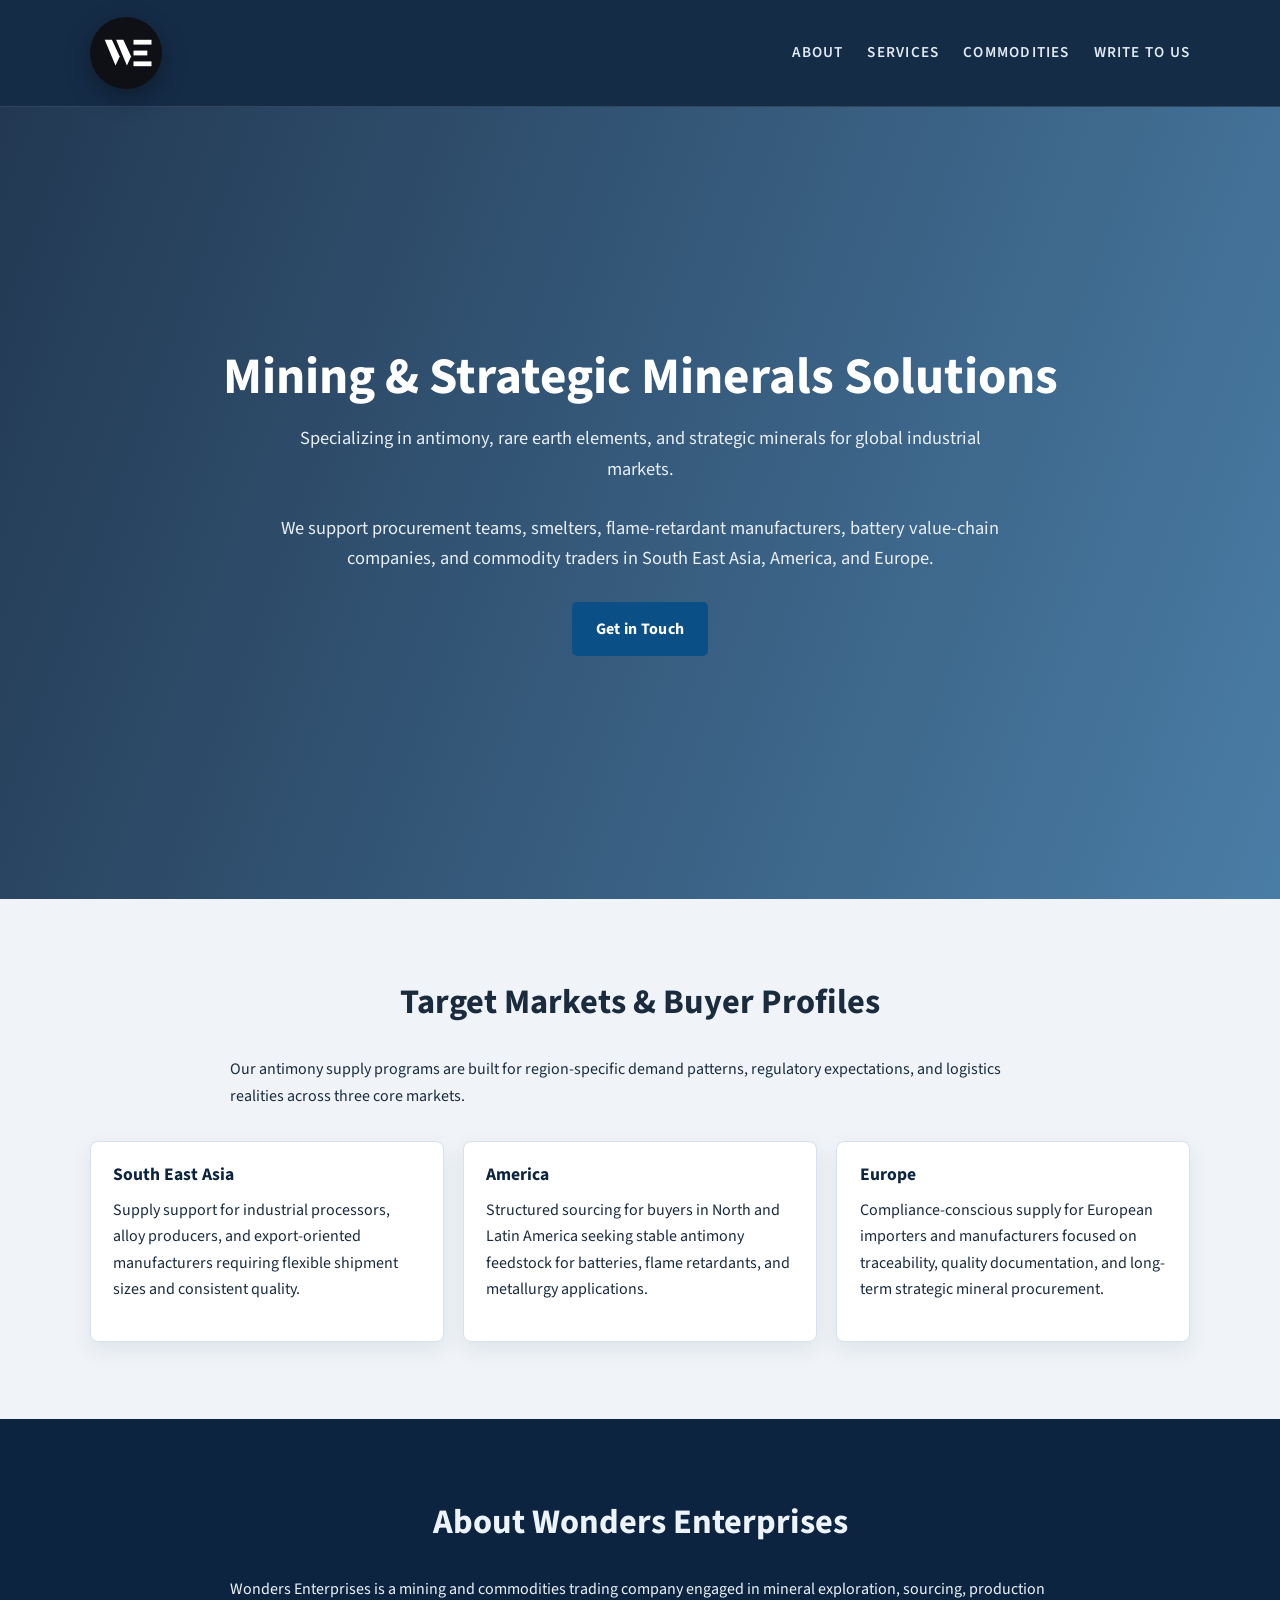
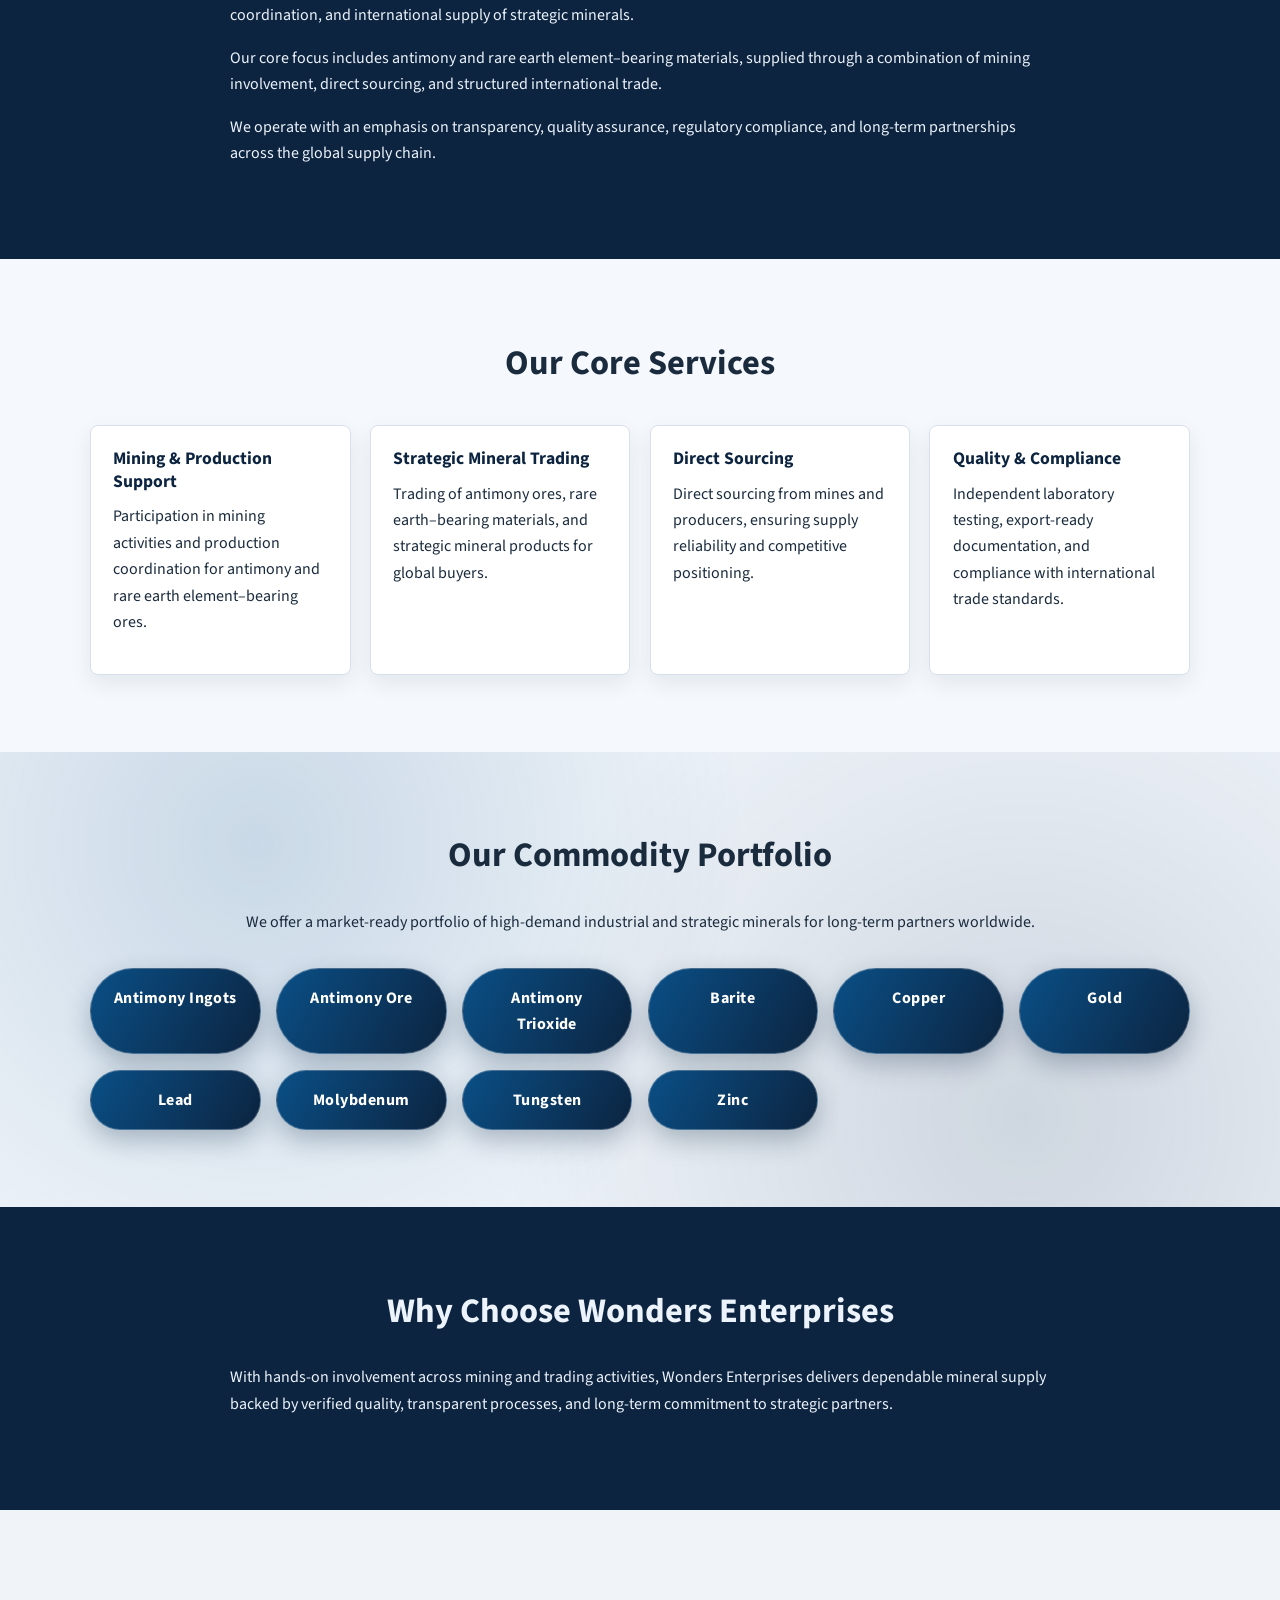
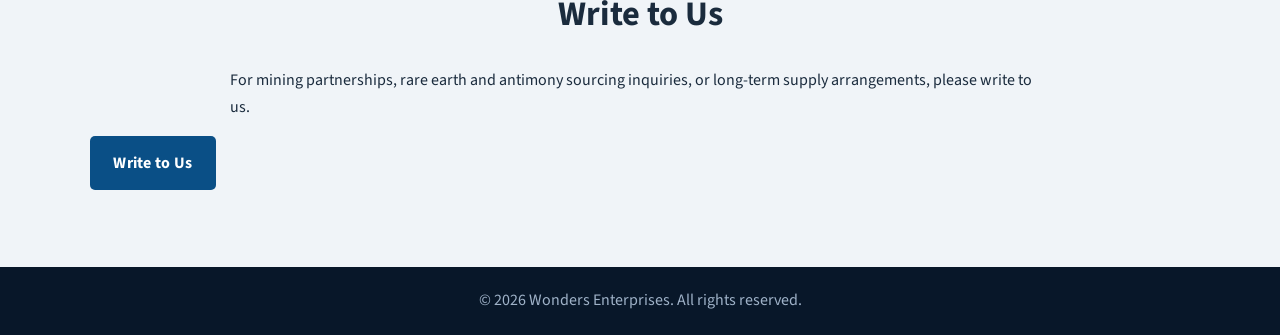
==== index.html @ aa113d8c "Improve SEO and audience targeting for key antimony markets" ====
<!DOCTYPE html>
<html lang="en">
<head>
    <meta charset="UTF-8">
    <title>Wonders Enterprises | Antimony Supply for South East Asia, America & Europe</title>
    <meta name="description" content="Wonders Enterprises supplies antimony ore, antimony ingots, and antimony trioxide for buyers in South East Asia, North America, Latin America, and Europe.">
    <meta name="keywords" content="antimony market South East Asia, antimony suppliers America, antimony ore Europe, antimony ingots exporter, antimony trioxide sourcing, strategic minerals trading">
    <meta name="robots" content="index, follow, max-image-preview:large">
    <meta name="viewport" content="width=device-width, initial-scale=1.0">
    <link rel="canonical" href="https://wonders-enterprises.com/">
    <meta property="og:type" content="website">
    <meta property="og:title" content="Wonders Enterprises | Antimony Supply for South East Asia, America & Europe">
    <meta property="og:description" content="Trusted antimony supply partner for manufacturers, traders, and industrial buyers across South East Asia, America, and Europe.">
    <meta property="og:url" content="https://wonders-enterprises.com/">
    <meta property="og:image" content="https://wonders-enterprises.com/images/IMG_3643.jpeg">
    <meta property="og:site_name" content="Wonders Enterprises">
    <meta name="twitter:card" content="summary_large_image">
    <meta name="twitter:title" content="Wonders Enterprises | Antimony Supply Across 3 Major Markets">
    <meta name="twitter:description" content="Source antimony ore, ingots, and trioxide for South East Asia, America, and Europe.">
    <meta name="twitter:image" content="https://wonders-enterprises.com/images/IMG_3643.jpeg">
    
    <link rel="stylesheet" href="index.css">
    <link rel="preconnect" href="https://fonts.googleapis.com">
    <link rel="preconnect" href="https://fonts.gstatic.com" crossorigin>
    <link href="https://fonts.googleapis.com/css2?family=Source+Sans+3:wght@300;400;600;700&display=swap" rel="stylesheet">
    <!-- Google tag (gtag.js) -->
    <script async src="https://www.googletagmanager.com/gtag/js?id=G-Y5NS2L7MYD"></script>
    <script async src="https://pagead2.googlesyndication.com/pagead/js/adsbygoogle.js?client=ca-pub-4219705113539726"
     crossorigin="anonymous"></script>
    <script>
      window.dataLayer = window.dataLayer || [];
      function gtag(){dataLayer.push(arguments);}
      gtag('js', new Date());
      gtag('config', 'G-Y5NS2L7MYD');
    </script>
    <script type="application/ld+json">
      {
        "@context": "https://schema.org",
        "@type": "Organization",
        "name": "Wonders Enterprises",
        "url": "https://wonders-enterprises.com/",
        "logo": "https://wonders-enterprises.com/images/we-logo.svg",
        "description": "Antimony ore, ingot, and trioxide sourcing company serving buyers across South East Asia, America, and Europe.",
        "areaServed": ["South East Asia", "North America", "Latin America", "Europe"],
        "knowsAbout": ["Antimony ore sourcing", "Antimony ingots", "Antimony trioxide", "Strategic minerals trading"]
      }
    </script>
</head>

<body>

<!-- NAVBAR -->
<header class="navbar">
    <div class="container">
        <a href="index.html" class="logo" aria-label="Wonders Enterprises home">
            <img src="images/we-logo.svg" alt="Wonders Enterprises logo" class="logo-mark">
        </a>
        <nav>
            <a href="#about">About</a>
            <a href="#services">Services</a>
            <a href="#commodities">Commodities</a>
            <a href="#contact">Write to Us</a>
        </nav>
    </div>
</header>

<!-- HERO -->
<section class="hero">
    <div class="container">
        <h1>Mining & Strategic Minerals Solutions</h1>
        <p>
            Specializing in antimony, rare earth elements,
            and strategic minerals for global industrial markets.
        </p>
        <p>
            We support procurement teams, smelters, flame-retardant manufacturers,
            battery value-chain companies, and commodity traders in South East Asia,
            America, and Europe.
        </p>
        <a href="#contact" class="btn">Get in Touch</a>
    </div>
</section>

<!-- TARGET MARKETS -->
<section class="section">
    <div class="container">
        <h3>Target Markets & Buyer Profiles</h3>
        <p>
            Our antimony supply programs are built for region-specific demand patterns,
            regulatory expectations, and logistics realities across three core markets.
        </p>
        <div class="cards">
            <div class="card">
                <h4>South East Asia</h4>
                <p>
                    Supply support for industrial processors, alloy producers, and export-oriented
                    manufacturers requiring flexible shipment sizes and consistent quality.
                </p>
            </div>
            <div class="card">
                <h4>America</h4>
                <p>
                    Structured sourcing for buyers in North and Latin America seeking stable antimony
                    feedstock for batteries, flame retardants, and metallurgy applications.
                </p>
            </div>
            <div class="card">
                <h4>Europe</h4>
                <p>
                    Compliance-conscious supply for European importers and manufacturers focused on
                    traceability, quality documentation, and long-term strategic mineral procurement.
                </p>
            </div>
        </div>
    </div>
</section>

<!-- ABOUT -->
<section id="about" class="section dark">
    <div class="container">
        <h3>About Wonders Enterprises</h3>
        <p>
            Wonders Enterprises is a mining and commodities trading company engaged in
            mineral exploration, sourcing, production coordination, and international
            supply of strategic minerals.
        </p>
        <p>
            Our core focus includes antimony and rare earth element–bearing materials,
            supplied through a combination of mining involvement, direct sourcing,
            and structured international trade.
        </p>
        <p>
            We operate with an emphasis on transparency, quality assurance, regulatory
            compliance, and long-term partnerships across the global supply chain.
        </p>
    </div>
</section>

<!-- SERVICES -->
<section id="services" class="section">
    <div class="container">
        <h3>Our Core Services</h3>

        <div class="cards">
            <div class="card">
                <h4>Mining & Production Support</h4>
                <p>
                    Participation in mining activities and production coordination
                    for antimony and rare earth element–bearing ores.
                </p>
            </div>

            <div class="card">
                <h4>Strategic Mineral Trading</h4>
                <p>
                    Trading of antimony ores, rare earth–bearing materials,
                    and strategic mineral products for global buyers.
                </p>
            </div>

            <div class="card">
                <h4>Direct Sourcing</h4>
                <p>
                    Direct sourcing from mines and producers,
                    ensuring supply reliability and competitive positioning.
                </p>
            </div>

            <div class="card">
                <h4>Quality & Compliance</h4>
                <p>
                    Independent laboratory testing, export-ready documentation,
                    and compliance with international trade standards.
                </p>
            </div>
        </div>
    </div>
</section>


<!-- COMMODITIES -->
<section id="commodities" class="section commodities-section">
    <div class="container">
        <h3>Our Commodity Portfolio</h3>
        <p class="commodities-intro">
            We offer a market-ready portfolio of high-demand industrial and strategic minerals for long-term partners worldwide.
        </p>

        <div class="commodity-grid">
            <div class="commodity-item">Antimony Ingots</div>
            <div class="commodity-item">Antimony Ore</div>
            <div class="commodity-item">Antimony Trioxide</div>
            <div class="commodity-item">Barite</div>
            <div class="commodity-item">Copper</div>
            <div class="commodity-item">Gold</div>
            <div class="commodity-item">Lead</div>
            <div class="commodity-item">Molybdenum</div>
            <div class="commodity-item">Tungsten</div>
            <div class="commodity-item">Zinc</div>
        </div>
    </div>
</section>

<!-- WHY US -->
<section class="section dark">
    <div class="container">
        <h3>Why Choose Wonders Enterprises</h3>
        <p>
            With hands-on involvement across mining and trading activities,
            Wonders Enterprises delivers dependable mineral supply backed by
            verified quality, transparent processes, and long-term commitment
            to strategic partners.
        </p>
    </div>
</section>

<!-- CONTACT -->
<section id="contact" class="section">
    <div class="container">
        <h3>Write to Us</h3>
        <p>
            For mining partnerships, rare earth and antimony sourcing inquiries,
            or long-term supply arrangements, please write to us.
        </p>

        <a href="mailto:rafeh.aijaz@wondersenterprises.com" class="btn">
            Write to Us
        </a>

    </div>
</section>

<!-- FOOTER -->
<footer>
    <p>© 2026 Wonders Enterprises. All rights reserved.</p>
</footer>

</body>
</html>
---- index.css ----
* {
  margin: 0;
  padding: 0;
  box-sizing: border-box;
}

:root {
  --brand-navy: #0c2440;
  --brand-blue: #0a4f86;
  --brand-light: #f5f8fc;
  --text-main: #1a2b3d;
  --text-muted: #5f7388;
  --line: #d8e1eb;
  --surface: #ffffff;
}

html {
  scroll-behavior: smooth;
}

body {
  font-family: 'Source Sans 3', 'Segoe UI', sans-serif;
  color: var(--text-main);
  line-height: 1.65;
  background: #f0f4f8;
}

.container {
  width: min(1100px, 92%);
  margin: 0 auto;
}

.navbar {
  position: sticky;
  top: 0;
  z-index: 20;
  background: rgba(12, 36, 64, 0.96);
  border-bottom: 1px solid rgba(255, 255, 255, 0.12);
}

.navbar .container {
  display: flex;
  justify-content: space-between;
  align-items: center;
  padding: 0.95rem 0;
}

.logo {
  display: inline-flex;
  align-items: center;
  padding: 0.1rem 0;
  text-decoration: none;
}

.logo-mark {
  width: clamp(3.5rem, 7vw, 4.5rem);
  height: clamp(3.5rem, 7vw, 4.5rem);
  object-fit: contain;
  flex-shrink: 0;
  filter: drop-shadow(0 8px 12px rgba(0, 0, 0, 0.35));
}

.navbar nav {
  display: flex;
  gap: 1.5rem;
  align-items: center;
}

.navbar nav a {
  color: #e2ebf5;
  text-decoration: none;
  font-size: 0.95rem;
  letter-spacing: 0.08em;
  text-transform: uppercase;
  font-weight: 600;
}

.navbar nav a:hover {
  color: #fff;
}

.hero {
  min-height: 88vh;
  display: grid;
  place-items: center;
  text-align: center;
  color: #fff;
  background:
    linear-gradient(110deg, rgba(12, 36, 64, 0.9), rgba(10, 79, 134, 0.72)),
    url('images/IMG_3643.jpeg') center/cover no-repeat;
}

.hero h1,
.hero h2 {
  font-size: clamp(2.15rem, 4vw, 3.35rem);
  line-height: 1.13;
  margin-bottom: 1rem;
}

.hero-logo {
  width: min(320px, 72vw);
  height: auto;
  display: block;
  margin: 0 auto 1.2rem;
  filter: drop-shadow(0 20px 24px rgba(0, 0, 0, 0.45));
}

.hero p {
  max-width: 720px;
  margin: 0 auto 1.8rem;
  font-size: 1.15rem;
  color: #e8eff8;
}

.section {
  padding: 4.8rem 0;
}

.section.dark {
  background: var(--brand-navy);
  color: #edf3fb;
}

.section h3 {
  text-align: center;
  font-size: clamp(1.75rem, 3vw, 2.15rem);
  margin-bottom: 1.5rem;
  font-weight: 700;
}

.section p {
  max-width: 820px;
  margin: 0 auto 1rem;
  color: inherit;
}

#services.section {
  background: var(--brand-light);
}


.commodities-section {
  background:
    radial-gradient(circle at 20% 20%, rgba(10, 79, 134, 0.16), transparent 45%),
    radial-gradient(circle at 80% 80%, rgba(12, 36, 64, 0.14), transparent 48%),
    #eef3f9;
}

.commodities-intro {
  text-align: center;
  max-width: 760px;
}

.commodity-grid {
  margin-top: 2rem;
  display: grid;
  grid-template-columns: repeat(auto-fit, minmax(170px, 1fr));
  gap: 0.95rem;
}

.commodity-item {
  padding: 1rem 1.1rem;
  text-align: center;
  font-weight: 700;
  letter-spacing: 0.03em;
  color: #fff;
  border-radius: 999px;
  background: linear-gradient(120deg, #0a4f86, #0c2440);
  border: 1px solid rgba(255, 255, 255, 0.25);
  box-shadow: 0 10px 26px rgba(10, 39, 66, 0.28);
  transition: transform 0.2s ease, box-shadow 0.2s ease;
}

.commodity-item:hover {
  transform: translateY(-3px);
  box-shadow: 0 14px 30px rgba(10, 39, 66, 0.35);
}
.cards {
  display: grid;
  grid-template-columns: repeat(auto-fit, minmax(230px, 1fr));
  gap: 1.2rem;
  margin-top: 2rem;
}

.card {
  background: var(--surface);
  border: 1px solid var(--line);
  border-radius: 8px;
  padding: 1.4rem;
  box-shadow: 0 8px 22px rgba(12, 36, 64, 0.08);
}

.card h4 {
  margin-bottom: 0.6rem;
  color: var(--brand-navy);
  line-height: 1.3;
  font-size: 1.1rem;
}

.btn {
  display: inline-block;
  background: var(--brand-blue);
  color: #fff;
  text-decoration: none;
  font-weight: 700;
  letter-spacing: 0.02em;
  padding: 0.85rem 1.45rem;
  border-radius: 5px;
}

.btn:hover {
  filter: brightness(0.93);
}

footer {
  background: #081729;
  color: #9fb2c8;
  text-align: center;
  padding: 1.3rem;
}

@media (max-width: 720px) {
  .navbar .container {
    flex-direction: column;
    gap: 0.75rem;
    padding: 0.8rem 0;
  }

  .logo-mark {
    width: 4rem;
    height: 4rem;
  }

  .navbar nav {
    gap: 0.9rem;
    flex-wrap: wrap;
    justify-content: center;
  }
}
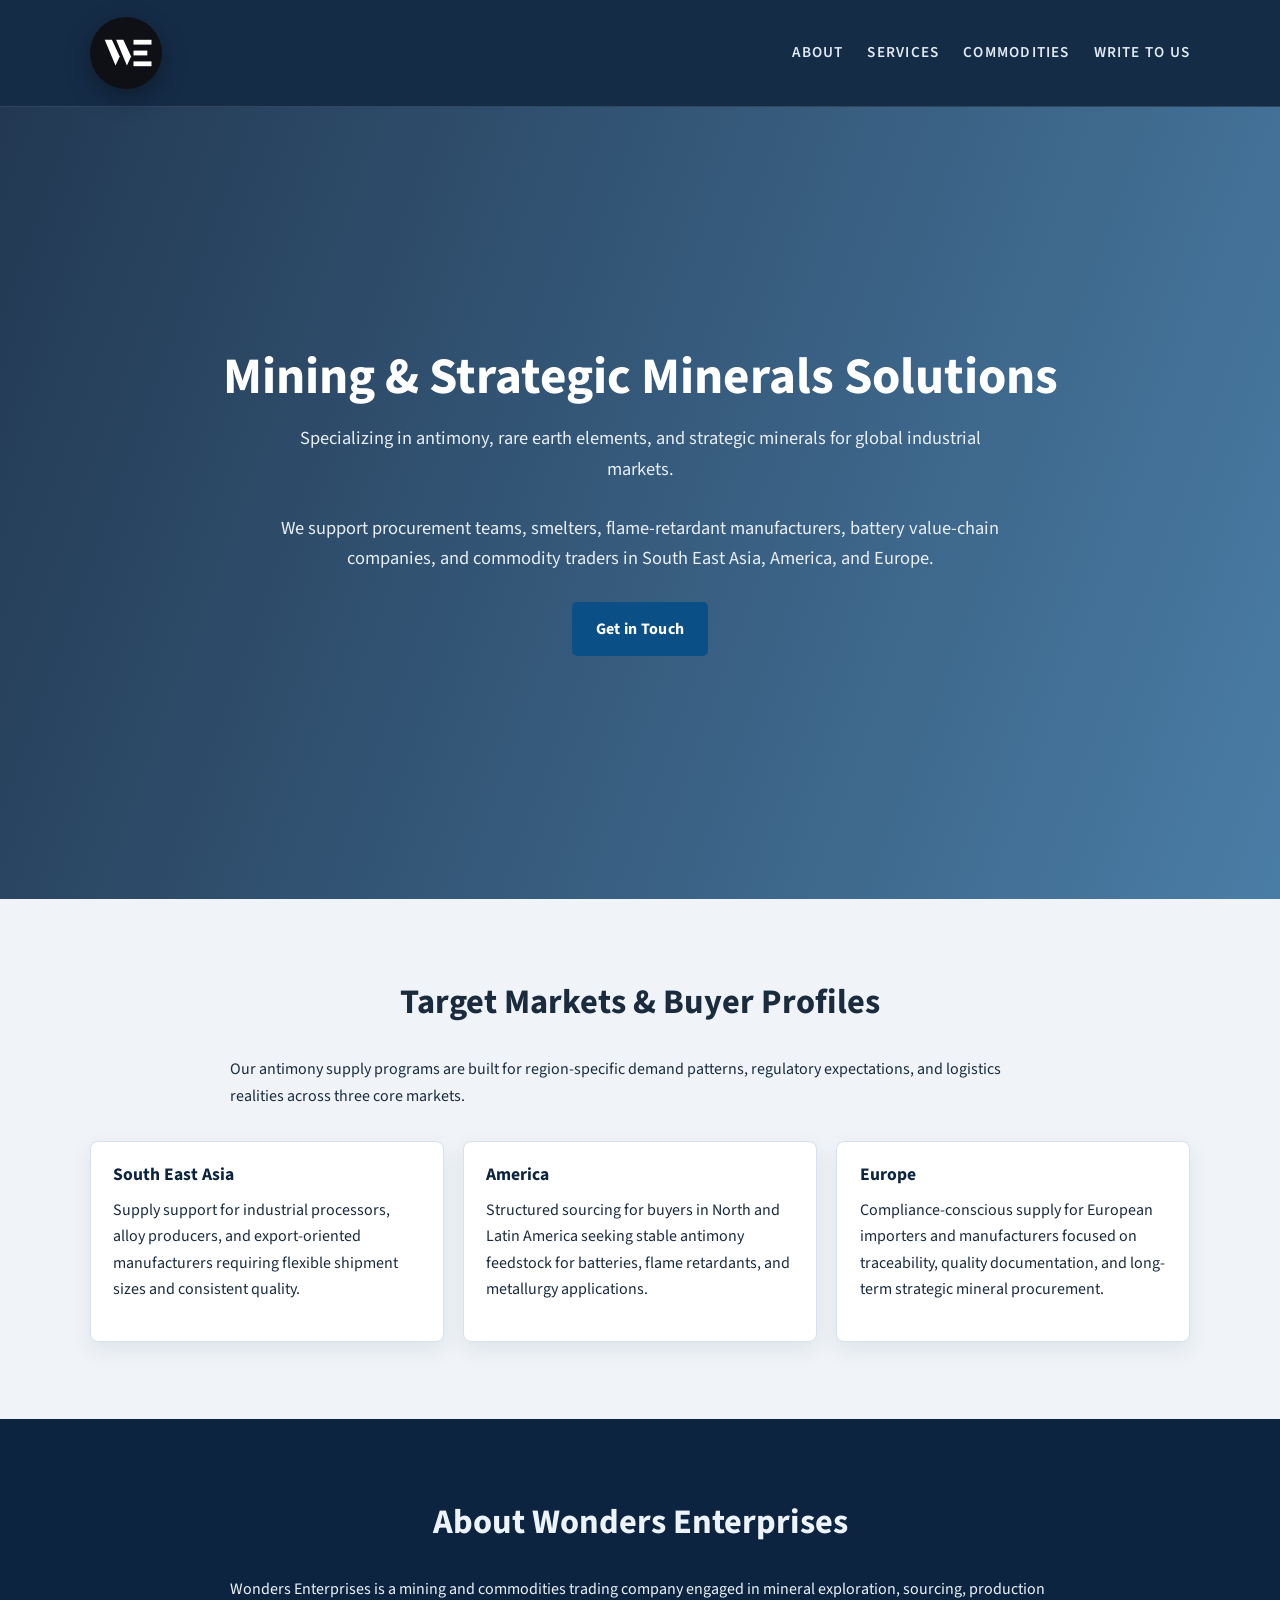
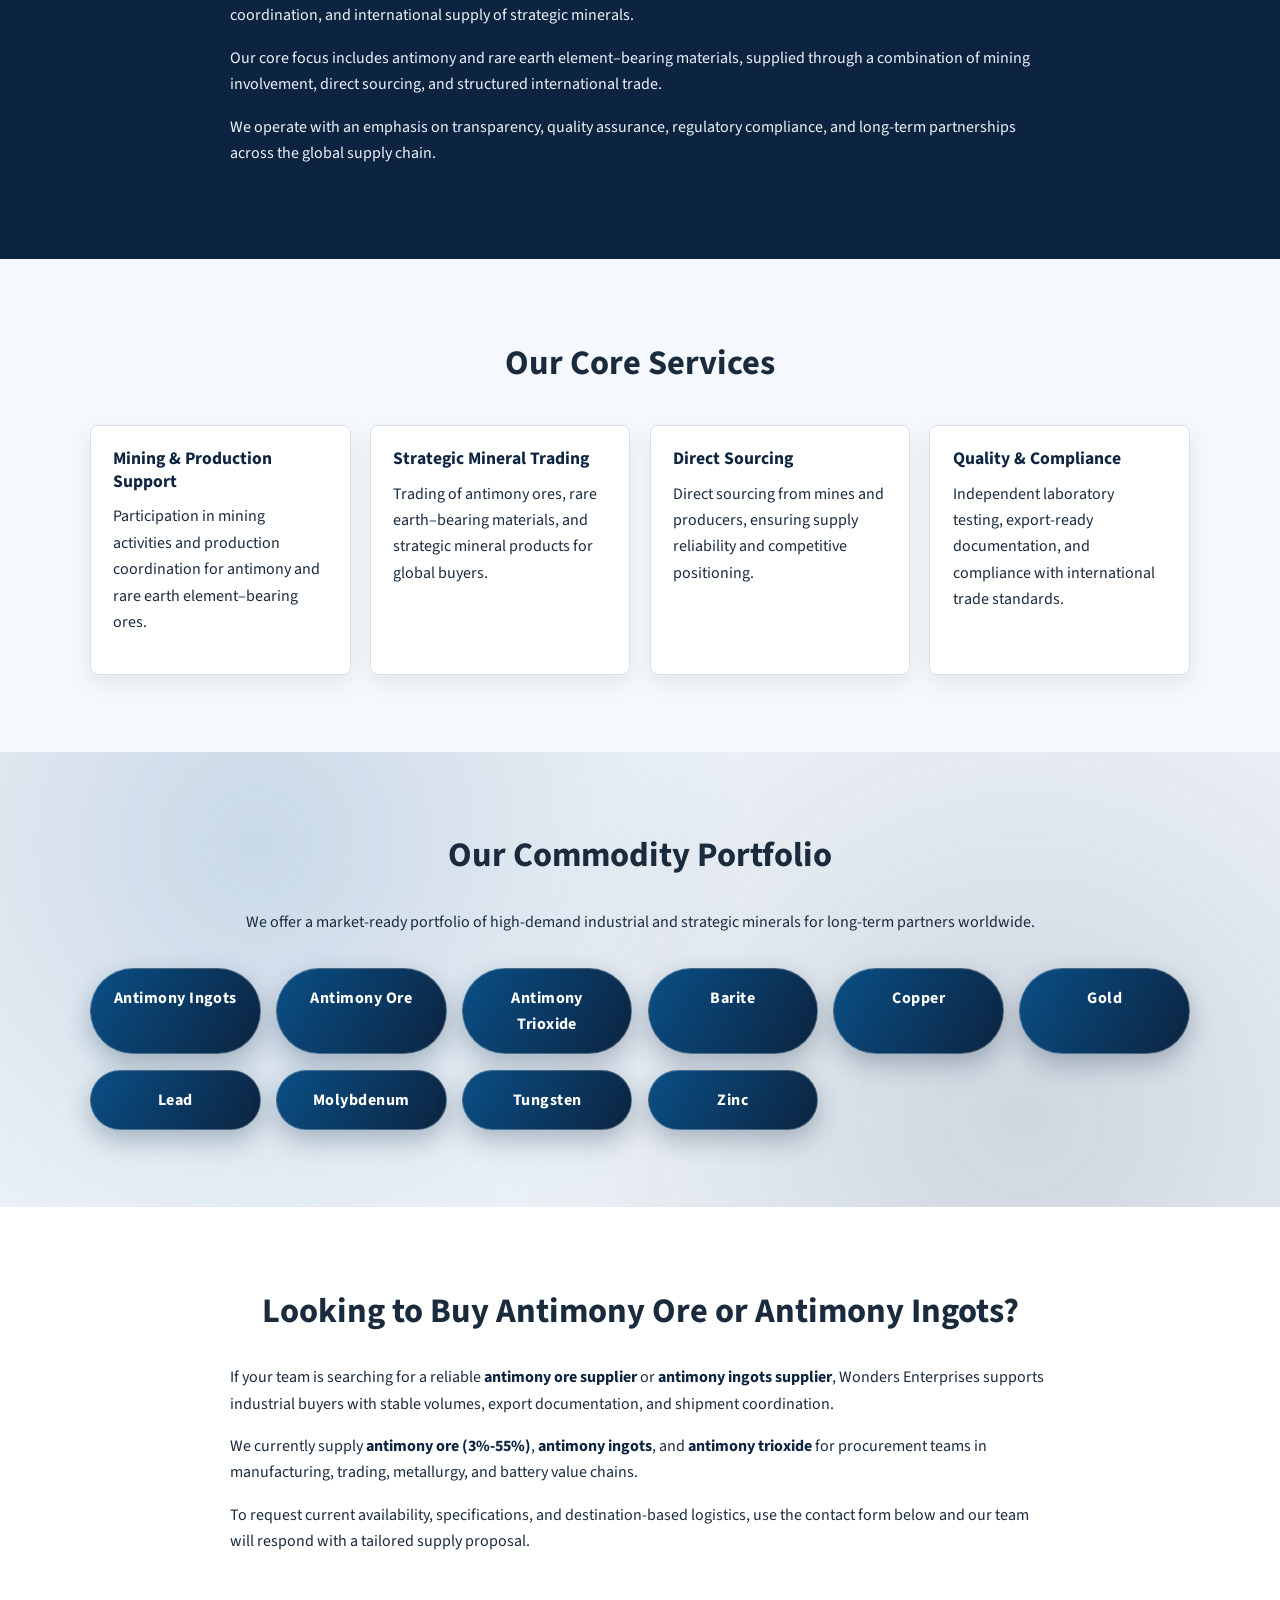
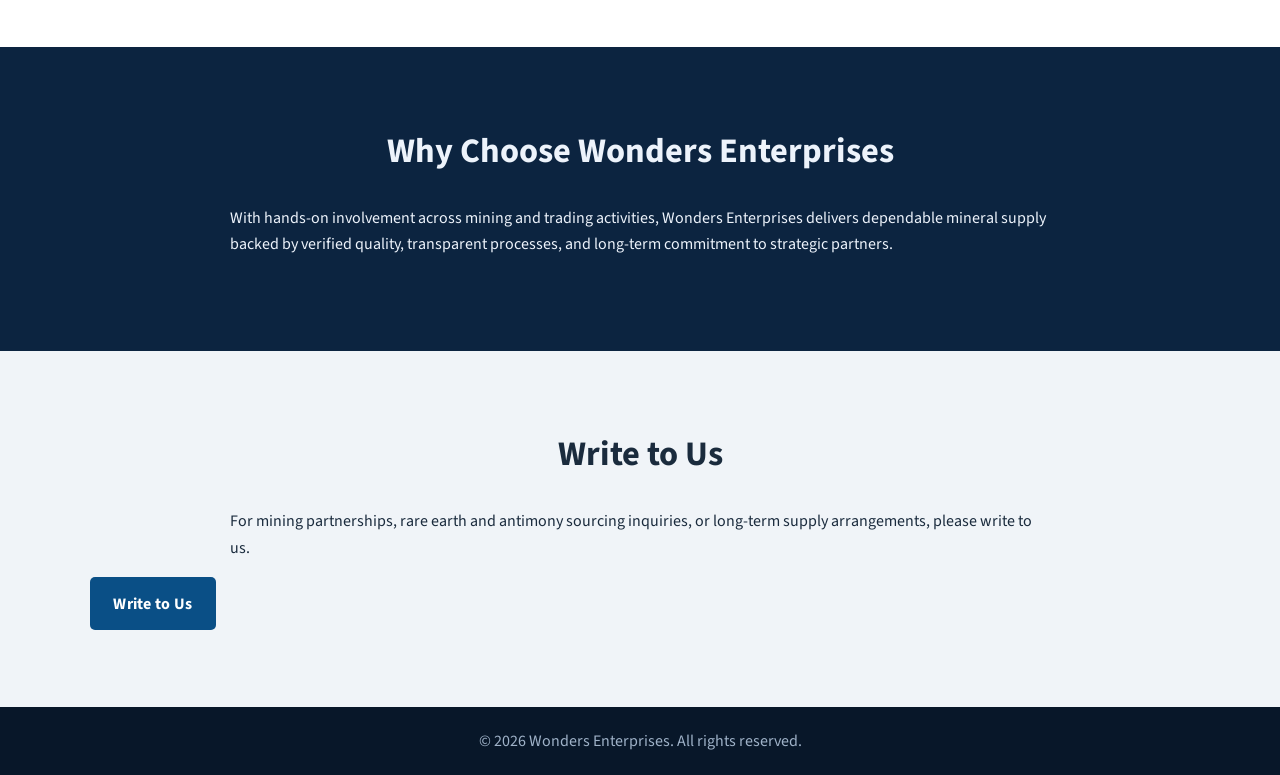
==== commit 8c7127a4: "Improve homepage SEO for antimony ore and ingot buyers" ====
--- a/index.html
+++ b/index.html
@@ -2,21 +2,21 @@
 <html lang="en">
 <head>
     <meta charset="UTF-8">
-    <title>Wonders Enterprises | Antimony Supply for South East Asia, America & Europe</title>
-    <meta name="description" content="Wonders Enterprises supplies antimony ore, antimony ingots, and antimony trioxide for buyers in South East Asia, North America, Latin America, and Europe.">
-    <meta name="keywords" content="antimony market South East Asia, antimony suppliers America, antimony ore Europe, antimony ingots exporter, antimony trioxide sourcing, strategic minerals trading">
+    <title>Antimony Ore & Antimony Ingots Supplier | Wonders Enterprises</title>
+    <meta name="description" content="Looking to buy antimony ore or antimony ingots? Wonders Enterprises supplies Sb ore (3%-55%), antimony ingots, and antimony trioxide for industrial buyers across Asia, America, and Europe.">
+    <meta name="keywords" content="antimony ore supplier, buy antimony ore, antimony ingots supplier, buy antimony ingots, antimony ore exporter, antimony trioxide supplier, strategic minerals trading">
     <meta name="robots" content="index, follow, max-image-preview:large">
     <meta name="viewport" content="width=device-width, initial-scale=1.0">
     <link rel="canonical" href="https://wonders-enterprises.com/">
     <meta property="og:type" content="website">
-    <meta property="og:title" content="Wonders Enterprises | Antimony Supply for South East Asia, America & Europe">
-    <meta property="og:description" content="Trusted antimony supply partner for manufacturers, traders, and industrial buyers across South East Asia, America, and Europe.">
+    <meta property="og:title" content="Antimony Ore & Antimony Ingots Supplier | Wonders Enterprises">
+    <meta property="og:description" content="Trusted supplier for antimony ore, antimony ingots, and antimony trioxide for industrial buyers across Asia, America, and Europe.">
     <meta property="og:url" content="https://wonders-enterprises.com/">
     <meta property="og:image" content="https://wonders-enterprises.com/images/IMG_3643.jpeg">
     <meta property="og:site_name" content="Wonders Enterprises">
     <meta name="twitter:card" content="summary_large_image">
-    <meta name="twitter:title" content="Wonders Enterprises | Antimony Supply Across 3 Major Markets">
-    <meta name="twitter:description" content="Source antimony ore, ingots, and trioxide for South East Asia, America, and Europe.">
+    <meta name="twitter:title" content="Buy Antimony Ore & Antimony Ingots | Wonders Enterprises">
+    <meta name="twitter:description" content="Source Sb ore (3%-55%), antimony ingots, and antimony trioxide for buyers in Asia, America, and Europe.">
     <meta name="twitter:image" content="https://wonders-enterprises.com/images/IMG_3643.jpeg">
     
     <link rel="stylesheet" href="index.css">
@@ -40,9 +40,41 @@
         "name": "Wonders Enterprises",
         "url": "https://wonders-enterprises.com/",
         "logo": "https://wonders-enterprises.com/images/we-logo.svg",
-        "description": "Antimony ore, ingot, and trioxide sourcing company serving buyers across South East Asia, America, and Europe.",
+        "description": "Antimony ore, antimony ingot, and antimony trioxide sourcing company serving buyers across South East Asia, America, and Europe.",
         "areaServed": ["South East Asia", "North America", "Latin America", "Europe"],
-        "knowsAbout": ["Antimony ore sourcing", "Antimony ingots", "Antimony trioxide", "Strategic minerals trading"]
+        "knowsAbout": ["Antimony ore supplier", "Antimony ingots supplier", "Antimony trioxide", "Strategic minerals trading"]
+      }
+    </script>
+    <script type="application/ld+json">
+      {
+        "@context": "https://schema.org",
+        "@type": "FAQPage",
+        "mainEntity": [
+          {
+            "@type": "Question",
+            "name": "Do you supply antimony ore for export buyers?",
+            "acceptedAnswer": {
+              "@type": "Answer",
+              "text": "Yes. Wonders Enterprises supplies export-ready antimony ore for industrial buyers and traders across South East Asia, America, and Europe."
+            }
+          },
+          {
+            "@type": "Question",
+            "name": "Can I source antimony ingots in regular shipments?",
+            "acceptedAnswer": {
+              "@type": "Answer",
+              "text": "Yes. We arrange recurring antimony ingot supply programs with quality documentation and coordinated shipment schedules."
+            }
+          },
+          {
+            "@type": "Question",
+            "name": "What antimony products are available?",
+            "acceptedAnswer": {
+              "@type": "Answer",
+              "text": "Our core antimony products include antimony ore (3%-55%), antimony ingots, and antimony trioxide."
+            }
+          }
+        ]
       }
     </script>
 </head>
@@ -201,6 +233,27 @@
     </div>
 </section>
 
+<!-- BUYER INTENT SEO SECTION -->
+<section class="section buyer-section">
+    <div class="container">
+        <h3>Looking to Buy Antimony Ore or Antimony Ingots?</h3>
+        <p>
+            If your team is searching for a reliable <strong>antimony ore supplier</strong> or
+            <strong>antimony ingots supplier</strong>, Wonders Enterprises supports industrial
+            buyers with stable volumes, export documentation, and shipment coordination.
+        </p>
+        <p>
+            We currently supply <strong>antimony ore (3%-55%)</strong>,
+            <strong>antimony ingots</strong>, and <strong>antimony trioxide</strong> for procurement
+            teams in manufacturing, trading, metallurgy, and battery value chains.
+        </p>
+        <p>
+            To request current availability, specifications, and destination-based logistics,
+            use the contact form below and our team will respond with a tailored supply proposal.
+        </p>
+    </div>
+</section>
+
 <!-- WHY US -->
 <section class="section dark">
     <div class="container">
--- a/index.css
+++ b/index.css
@@ -80,6 +80,8 @@
 }
 
 .hero {
+  position: relative;
+  overflow: hidden;
   min-height: 88vh;
   display: grid;
   place-items: center;
@@ -88,6 +90,81 @@
   background:
     linear-gradient(110deg, rgba(12, 36, 64, 0.9), rgba(10, 79, 134, 0.72)),
     url('images/IMG_3643.jpeg') center/cover no-repeat;
+}
+
+.hero::before,
+.hero::after {
+  content: '';
+  position: absolute;
+  inset: 0;
+  background-position: center;
+  background-repeat: no-repeat;
+  background-size: cover;
+  mix-blend-mode: screen;
+  opacity: 0;
+  transform: scale(1.06);
+  z-index: 1;
+}
+
+.hero::before {
+  background-image:
+    linear-gradient(125deg, rgba(7, 20, 35, 0.65), rgba(43, 93, 138, 0.45)),
+    url('images/adil_rocks.jpg');
+  animation: heroFlashOne 15s ease-in-out infinite;
+}
+
+.hero::after {
+  background-image:
+    linear-gradient(125deg, rgba(8, 22, 40, 0.7), rgba(54, 119, 171, 0.35)),
+    url('images/drill.jpg');
+  animation: heroFlashTwo 15s ease-in-out infinite;
+}
+
+.hero .container {
+  position: relative;
+  z-index: 2;
+}
+
+@keyframes heroFlashOne {
+  0%,
+  6% {
+    opacity: 0;
+    transform: scale(1.08);
+    filter: saturate(1.15) contrast(1.08);
+  }
+  10%,
+  24% {
+    opacity: 0.72;
+    transform: scale(1);
+    filter: saturate(1.2) contrast(1.12);
+  }
+  32%,
+  100% {
+    opacity: 0;
+    transform: scale(1.05);
+    filter: saturate(1.08) contrast(1.02);
+  }
+}
+
+@keyframes heroFlashTwo {
+  0%,
+  36% {
+    opacity: 0;
+    transform: scale(1.08);
+    filter: saturate(1.12) contrast(1.08);
+  }
+  42%,
+  58% {
+    opacity: 0.7;
+    transform: scale(1);
+    filter: saturate(1.2) contrast(1.12);
+  }
+  66%,
+  100% {
+    opacity: 0;
+    transform: scale(1.05);
+    filter: saturate(1.05) contrast(1.03);
+  }
 }
 
 .hero h1,
@@ -212,6 +289,16 @@
   filter: brightness(0.93);
 }
 
+
+
+.buyer-section {
+  background: #ffffff;
+}
+
+.buyer-section p strong {
+  color: var(--brand-navy);
+}
+
 footer {
   background: #081729;
   color: #9fb2c8;
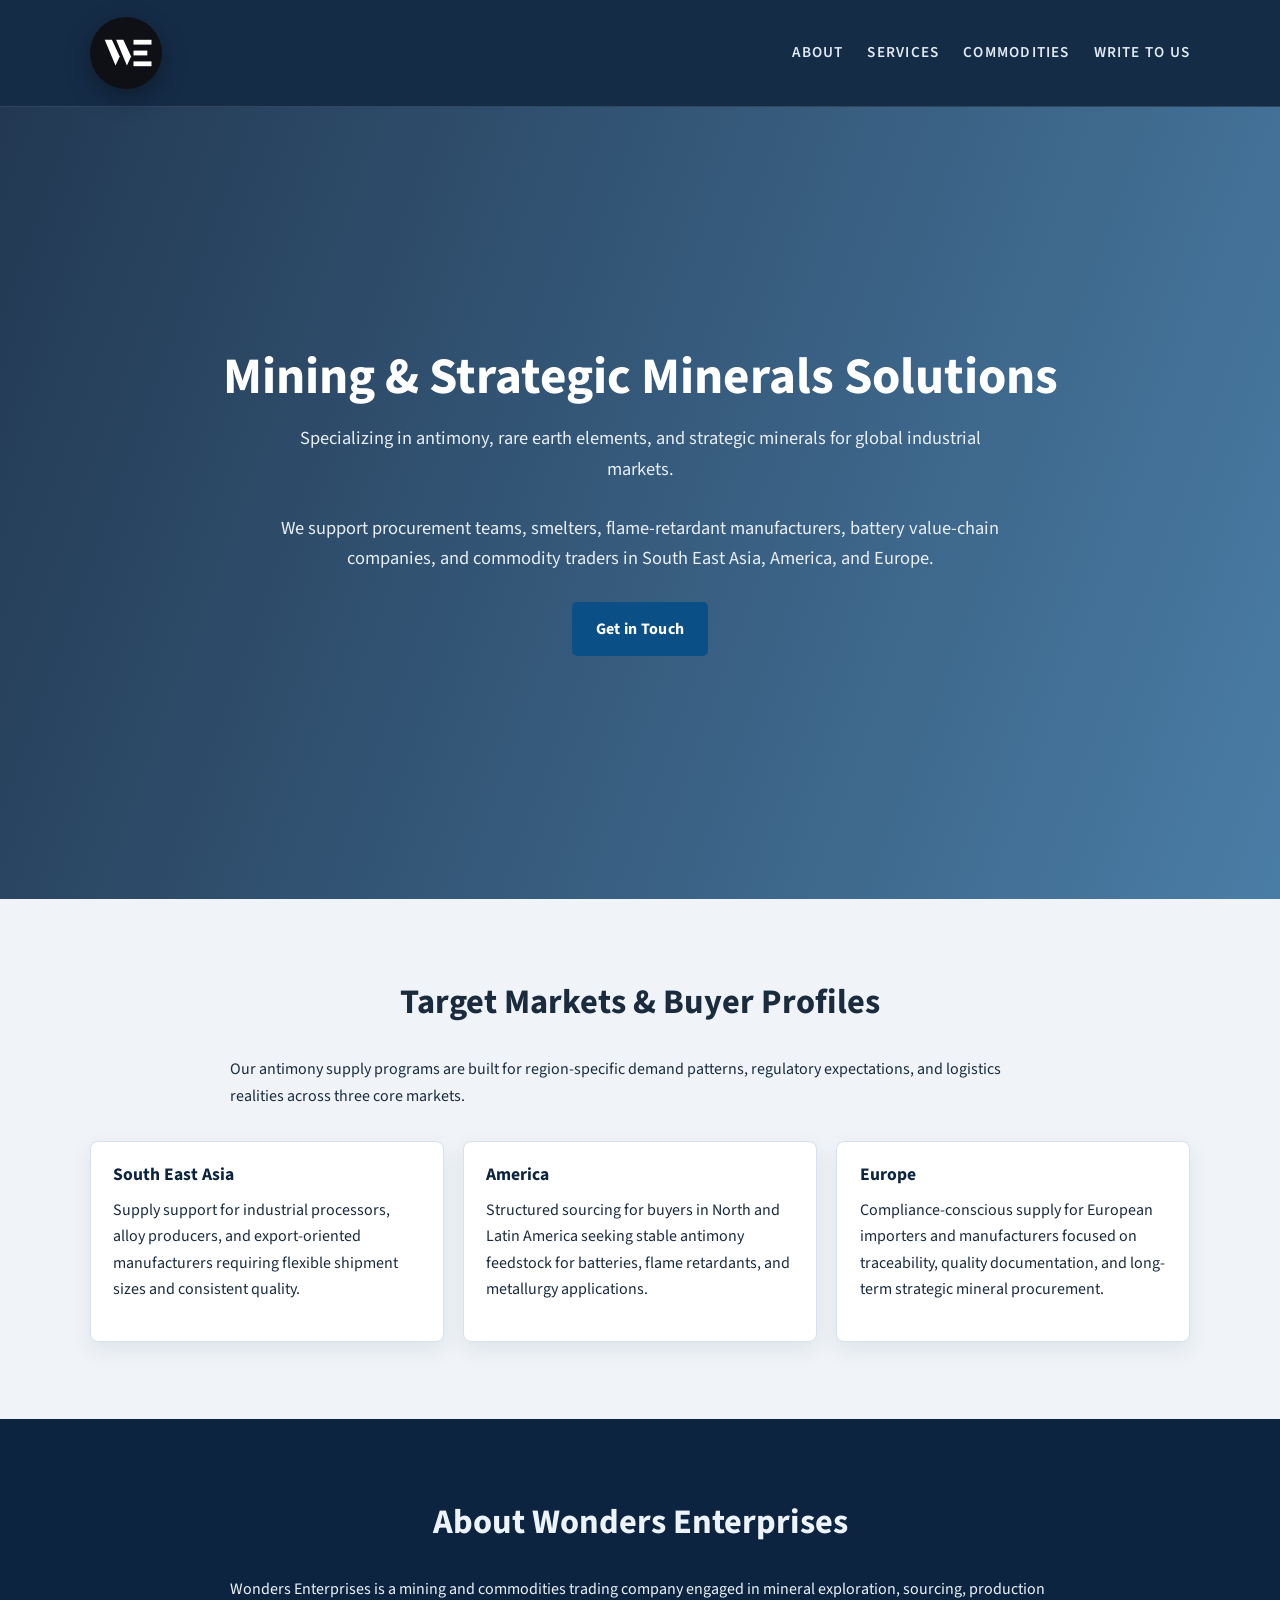
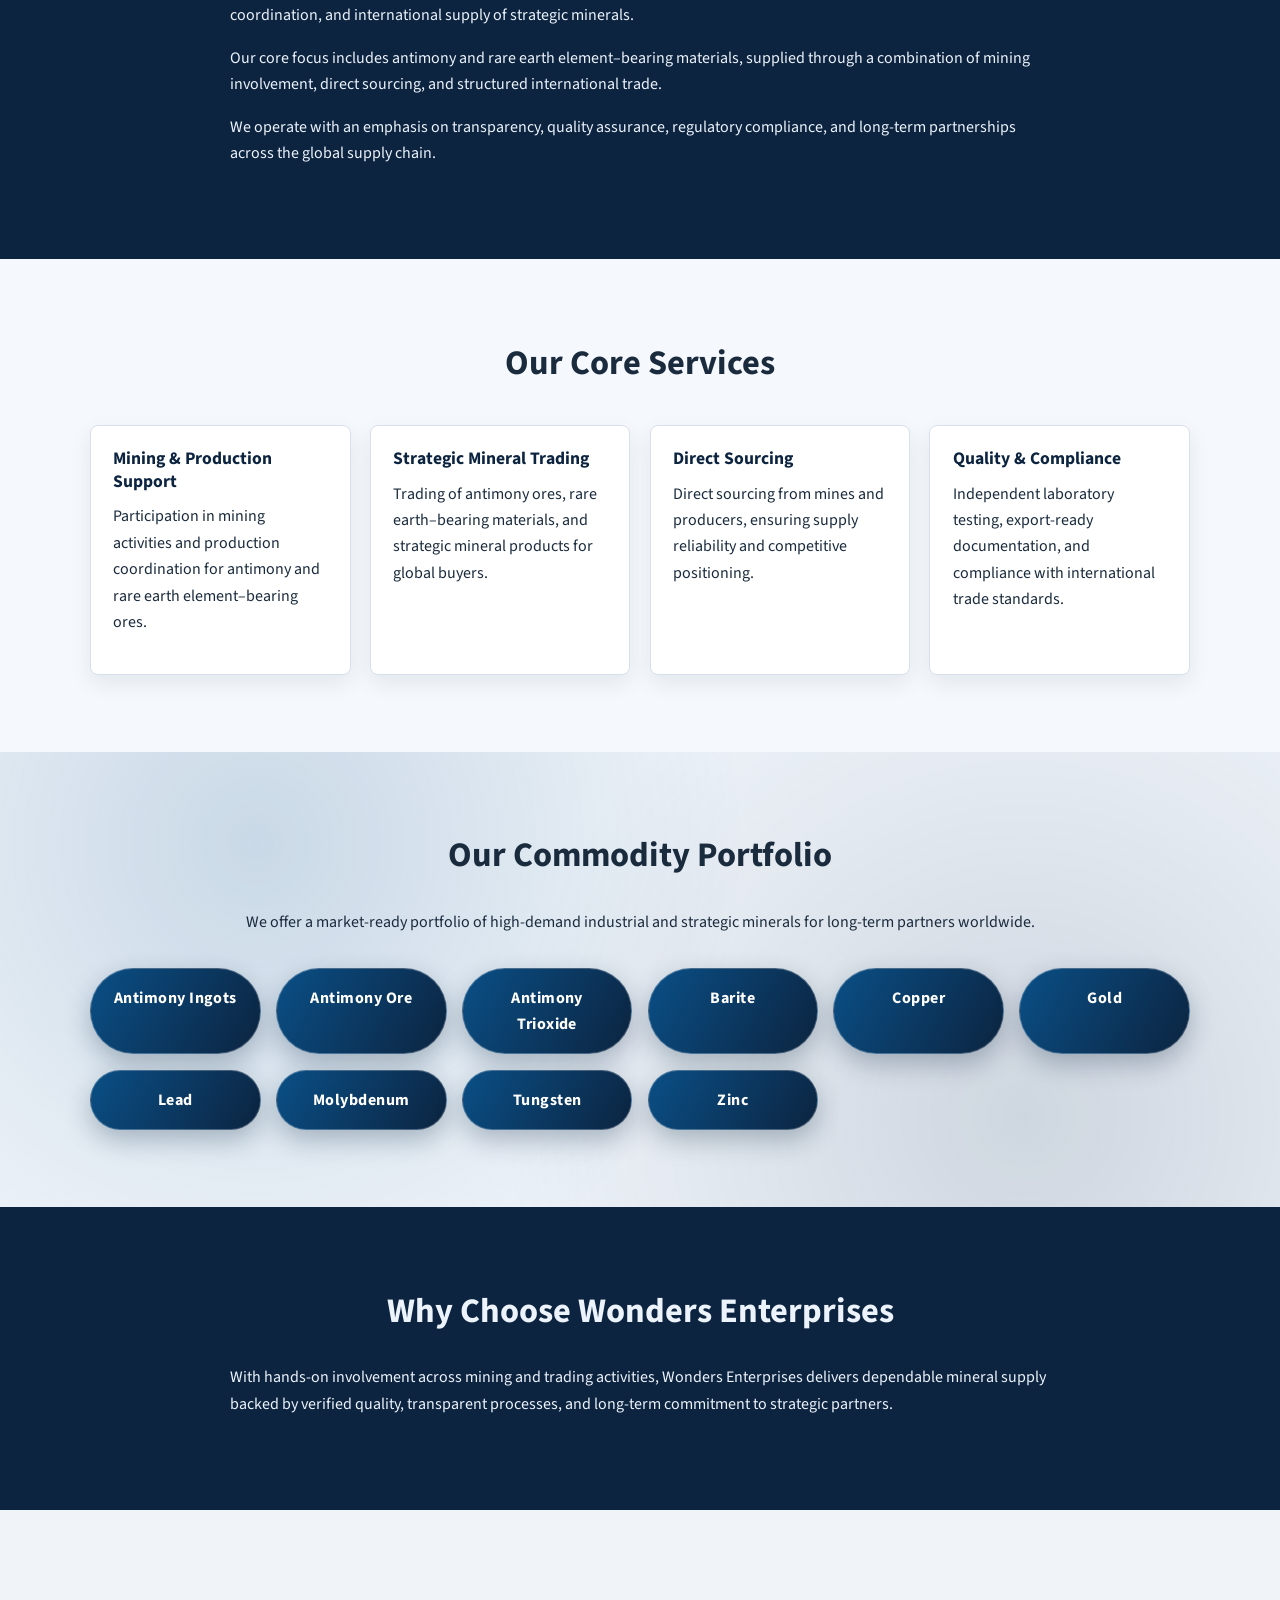
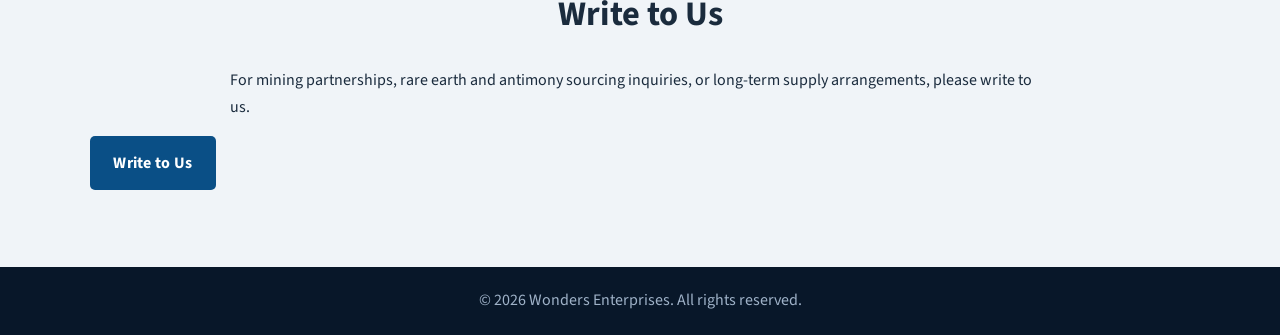
==== commit 553e1469: "Restore homepage to Feb 26 version" ====
--- a/index.html
+++ b/index.html
@@ -2,21 +2,21 @@
 <html lang="en">
 <head>
     <meta charset="UTF-8">
-    <title>Antimony Ore & Antimony Ingots Supplier | Wonders Enterprises</title>
-    <meta name="description" content="Looking to buy antimony ore or antimony ingots? Wonders Enterprises supplies Sb ore (3%-55%), antimony ingots, and antimony trioxide for industrial buyers across Asia, America, and Europe.">
-    <meta name="keywords" content="antimony ore supplier, buy antimony ore, antimony ingots supplier, buy antimony ingots, antimony ore exporter, antimony trioxide supplier, strategic minerals trading">
+    <title>Wonders Enterprises | Antimony Supply for South East Asia, America & Europe</title>
+    <meta name="description" content="Wonders Enterprises supplies antimony ore, antimony ingots, and antimony trioxide for buyers in South East Asia, North America, Latin America, and Europe.">
+    <meta name="keywords" content="antimony market South East Asia, antimony suppliers America, antimony ore Europe, antimony ingots exporter, antimony trioxide sourcing, strategic minerals trading">
     <meta name="robots" content="index, follow, max-image-preview:large">
     <meta name="viewport" content="width=device-width, initial-scale=1.0">
     <link rel="canonical" href="https://wonders-enterprises.com/">
     <meta property="og:type" content="website">
-    <meta property="og:title" content="Antimony Ore & Antimony Ingots Supplier | Wonders Enterprises">
-    <meta property="og:description" content="Trusted supplier for antimony ore, antimony ingots, and antimony trioxide for industrial buyers across Asia, America, and Europe.">
+    <meta property="og:title" content="Wonders Enterprises | Antimony Supply for South East Asia, America & Europe">
+    <meta property="og:description" content="Trusted antimony supply partner for manufacturers, traders, and industrial buyers across South East Asia, America, and Europe.">
     <meta property="og:url" content="https://wonders-enterprises.com/">
     <meta property="og:image" content="https://wonders-enterprises.com/images/IMG_3643.jpeg">
     <meta property="og:site_name" content="Wonders Enterprises">
     <meta name="twitter:card" content="summary_large_image">
-    <meta name="twitter:title" content="Buy Antimony Ore & Antimony Ingots | Wonders Enterprises">
-    <meta name="twitter:description" content="Source Sb ore (3%-55%), antimony ingots, and antimony trioxide for buyers in Asia, America, and Europe.">
+    <meta name="twitter:title" content="Wonders Enterprises | Antimony Supply Across 3 Major Markets">
+    <meta name="twitter:description" content="Source antimony ore, ingots, and trioxide for South East Asia, America, and Europe.">
     <meta name="twitter:image" content="https://wonders-enterprises.com/images/IMG_3643.jpeg">
     
     <link rel="stylesheet" href="index.css">
@@ -40,41 +40,9 @@
         "name": "Wonders Enterprises",
         "url": "https://wonders-enterprises.com/",
         "logo": "https://wonders-enterprises.com/images/we-logo.svg",
-        "description": "Antimony ore, antimony ingot, and antimony trioxide sourcing company serving buyers across South East Asia, America, and Europe.",
+        "description": "Antimony ore, ingot, and trioxide sourcing company serving buyers across South East Asia, America, and Europe.",
         "areaServed": ["South East Asia", "North America", "Latin America", "Europe"],
-        "knowsAbout": ["Antimony ore supplier", "Antimony ingots supplier", "Antimony trioxide", "Strategic minerals trading"]
-      }
-    </script>
-    <script type="application/ld+json">
-      {
-        "@context": "https://schema.org",
-        "@type": "FAQPage",
-        "mainEntity": [
-          {
-            "@type": "Question",
-            "name": "Do you supply antimony ore for export buyers?",
-            "acceptedAnswer": {
-              "@type": "Answer",
-              "text": "Yes. Wonders Enterprises supplies export-ready antimony ore for industrial buyers and traders across South East Asia, America, and Europe."
-            }
-          },
-          {
-            "@type": "Question",
-            "name": "Can I source antimony ingots in regular shipments?",
-            "acceptedAnswer": {
-              "@type": "Answer",
-              "text": "Yes. We arrange recurring antimony ingot supply programs with quality documentation and coordinated shipment schedules."
-            }
-          },
-          {
-            "@type": "Question",
-            "name": "What antimony products are available?",
-            "acceptedAnswer": {
-              "@type": "Answer",
-              "text": "Our core antimony products include antimony ore (3%-55%), antimony ingots, and antimony trioxide."
-            }
-          }
-        ]
+        "knowsAbout": ["Antimony ore sourcing", "Antimony ingots", "Antimony trioxide", "Strategic minerals trading"]
       }
     </script>
 </head>
@@ -233,27 +201,6 @@
     </div>
 </section>
 
-<!-- BUYER INTENT SEO SECTION -->
-<section class="section buyer-section">
-    <div class="container">
-        <h3>Looking to Buy Antimony Ore or Antimony Ingots?</h3>
-        <p>
-            If your team is searching for a reliable <strong>antimony ore supplier</strong> or
-            <strong>antimony ingots supplier</strong>, Wonders Enterprises supports industrial
-            buyers with stable volumes, export documentation, and shipment coordination.
-        </p>
-        <p>
-            We currently supply <strong>antimony ore (3%-55%)</strong>,
-            <strong>antimony ingots</strong>, and <strong>antimony trioxide</strong> for procurement
-            teams in manufacturing, trading, metallurgy, and battery value chains.
-        </p>
-        <p>
-            To request current availability, specifications, and destination-based logistics,
-            use the contact form below and our team will respond with a tailored supply proposal.
-        </p>
-    </div>
-</section>
-
 <!-- WHY US -->
 <section class="section dark">
     <div class="container">
--- a/index.css
+++ b/index.css
@@ -289,16 +289,6 @@
   filter: brightness(0.93);
 }
 
-
-
-.buyer-section {
-  background: #ffffff;
-}
-
-.buyer-section p strong {
-  color: var(--brand-navy);
-}
-
 footer {
   background: #081729;
   color: #9fb2c8;
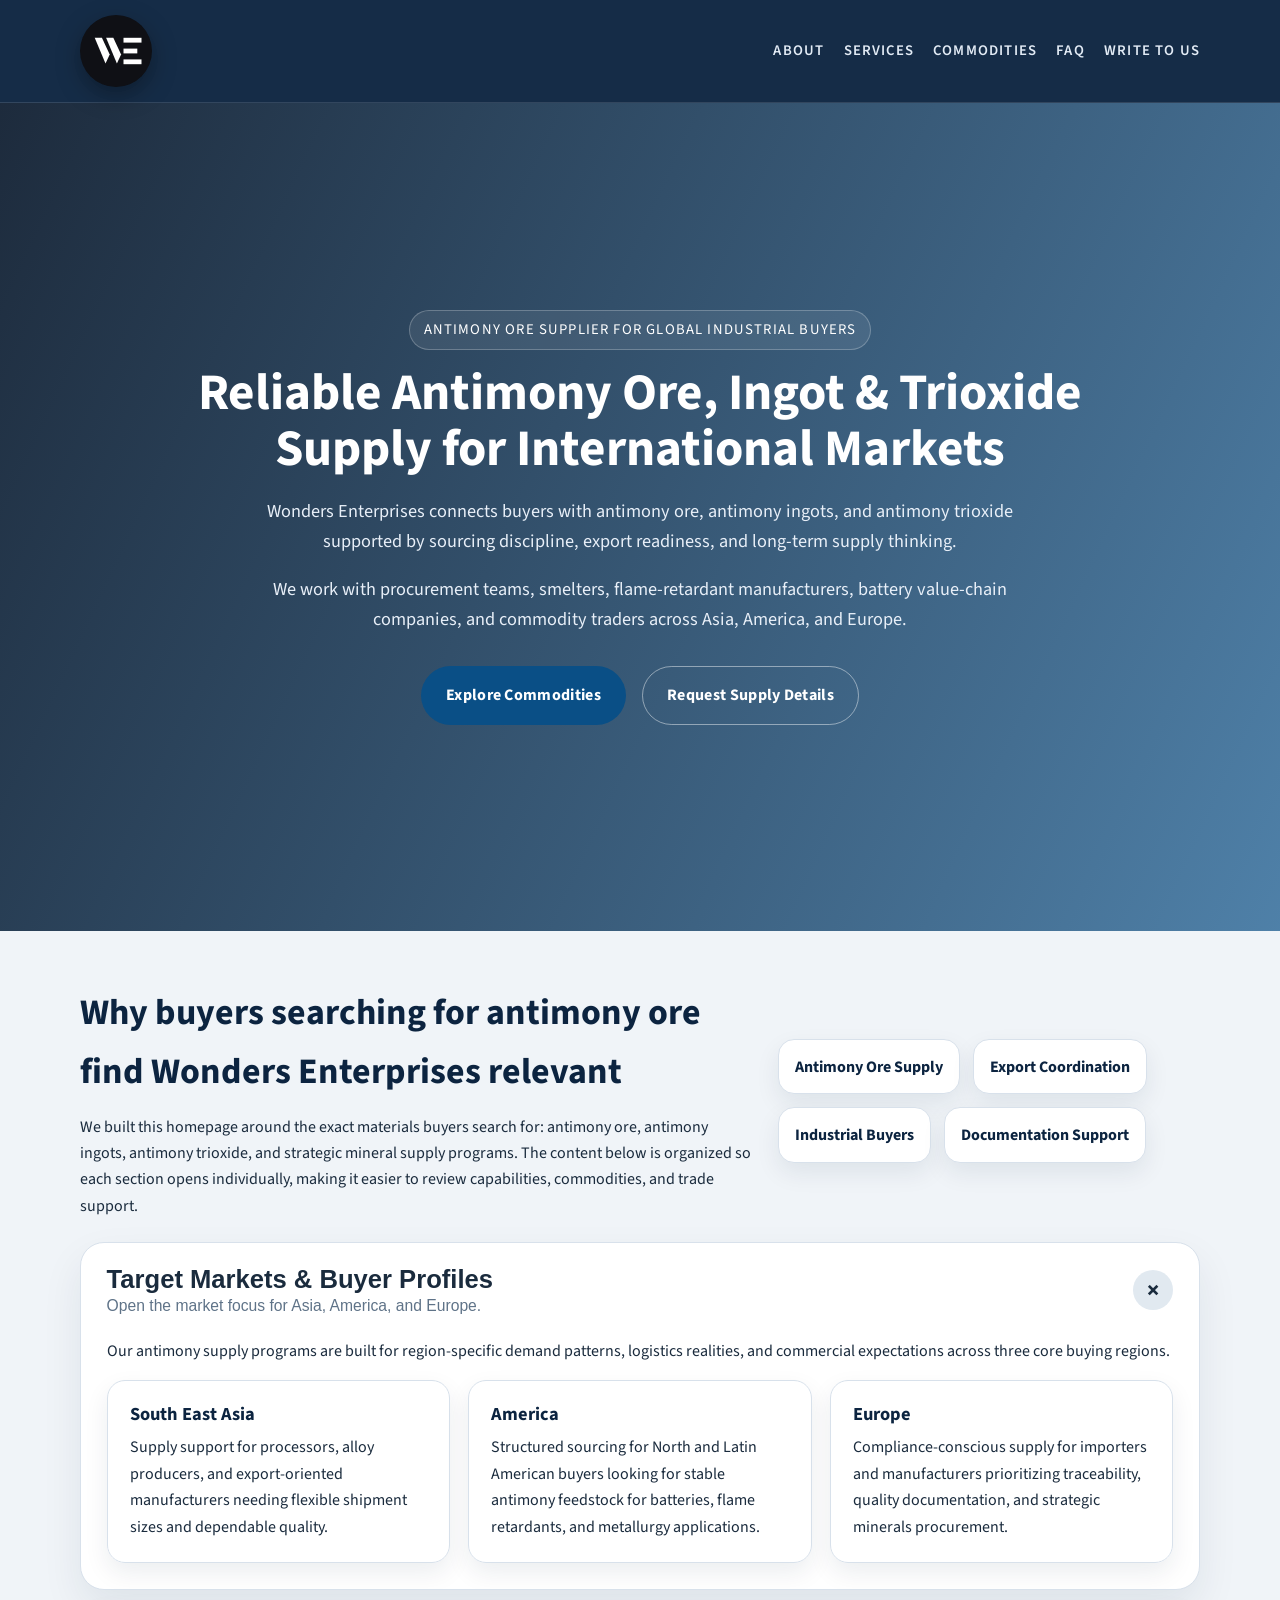
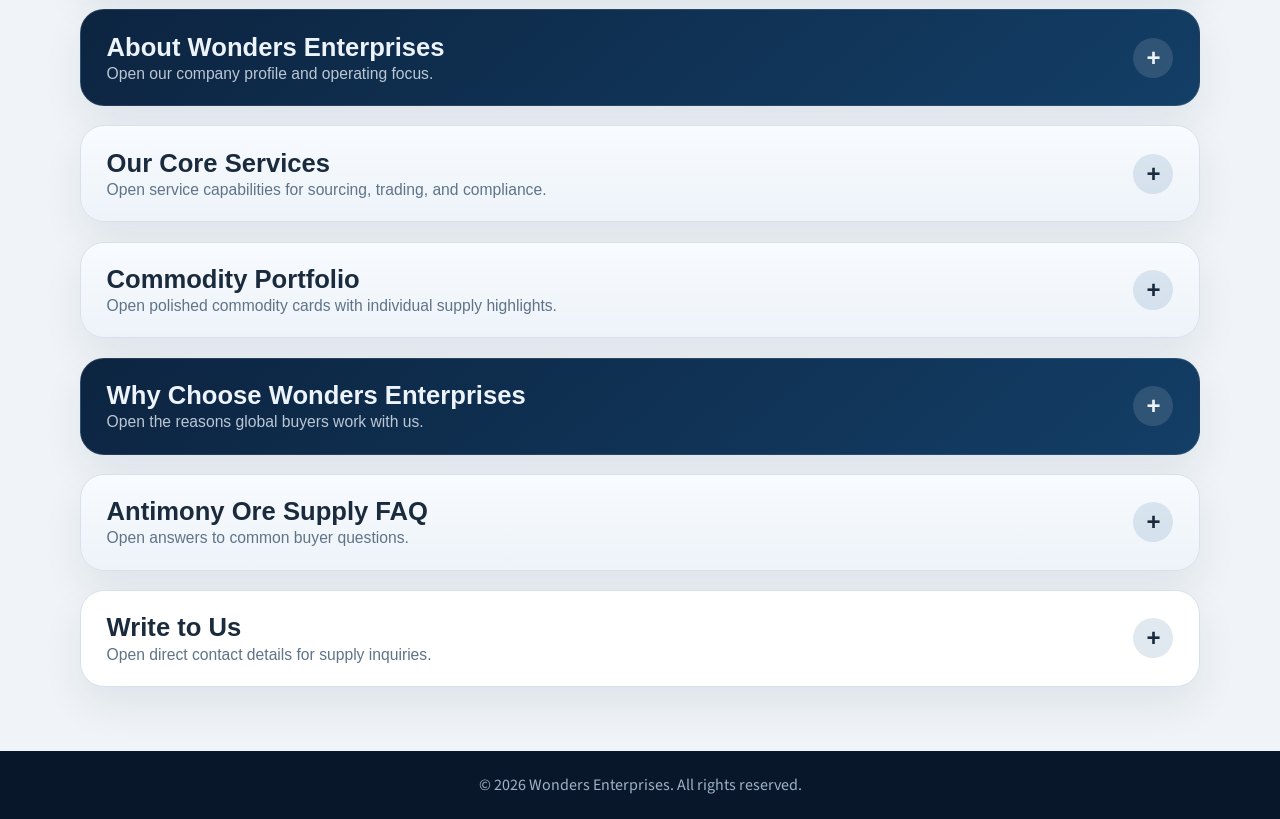
==== commit 7373cd5f: "Enhance homepage hero, sections, and SEO" ====
--- a/index.html
+++ b/index.html
@@ -2,31 +2,29 @@
 <html lang="en">
 <head>
     <meta charset="UTF-8">
-    <title>Wonders Enterprises | Antimony Supply for South East Asia, America & Europe</title>
-    <meta name="description" content="Wonders Enterprises supplies antimony ore, antimony ingots, and antimony trioxide for buyers in South East Asia, North America, Latin America, and Europe.">
-    <meta name="keywords" content="antimony market South East Asia, antimony suppliers America, antimony ore Europe, antimony ingots exporter, antimony trioxide sourcing, strategic minerals trading">
+    <title>Antimony Ore Supplier & Strategic Minerals Exporter | Wonders Enterprises</title>
+    <meta name="description" content="Wonders Enterprises is an antimony ore supplier and strategic minerals exporter providing antimony ore, antimony ingots, and antimony trioxide for industrial buyers in Asia, America, and Europe.">
+    <meta name="keywords" content="antimony ore supplier, antimony ore exporter, antimony ore company, antimony ingots supplier, antimony trioxide exporter, strategic minerals supplier">
     <meta name="robots" content="index, follow, max-image-preview:large">
     <meta name="viewport" content="width=device-width, initial-scale=1.0">
+    <meta name="author" content="Wonders Enterprises">
     <link rel="canonical" href="https://wonders-enterprises.com/">
     <meta property="og:type" content="website">
-    <meta property="og:title" content="Wonders Enterprises | Antimony Supply for South East Asia, America & Europe">
-    <meta property="og:description" content="Trusted antimony supply partner for manufacturers, traders, and industrial buyers across South East Asia, America, and Europe.">
+    <meta property="og:title" content="Antimony Ore Supplier & Strategic Minerals Exporter | Wonders Enterprises">
+    <meta property="og:description" content="Source antimony ore, antimony ingots, and antimony trioxide from Wonders Enterprises for industrial buyers across Asia, America, and Europe.">
     <meta property="og:url" content="https://wonders-enterprises.com/">
     <meta property="og:image" content="https://wonders-enterprises.com/images/IMG_3643.jpeg">
     <meta property="og:site_name" content="Wonders Enterprises">
     <meta name="twitter:card" content="summary_large_image">
-    <meta name="twitter:title" content="Wonders Enterprises | Antimony Supply Across 3 Major Markets">
-    <meta name="twitter:description" content="Source antimony ore, ingots, and trioxide for South East Asia, America, and Europe.">
+    <meta name="twitter:title" content="Antimony Ore Supplier | Wonders Enterprises">
+    <meta name="twitter:description" content="Trusted antimony ore, antimony ingots, and antimony trioxide supply for global industrial markets.">
     <meta name="twitter:image" content="https://wonders-enterprises.com/images/IMG_3643.jpeg">
-    
     <link rel="stylesheet" href="index.css">
     <link rel="preconnect" href="https://fonts.googleapis.com">
     <link rel="preconnect" href="https://fonts.gstatic.com" crossorigin>
     <link href="https://fonts.googleapis.com/css2?family=Source+Sans+3:wght@300;400;600;700&display=swap" rel="stylesheet">
-    <!-- Google tag (gtag.js) -->
     <script async src="https://www.googletagmanager.com/gtag/js?id=G-Y5NS2L7MYD"></script>
-    <script async src="https://pagead2.googlesyndication.com/pagead/js/adsbygoogle.js?client=ca-pub-4219705113539726"
-     crossorigin="anonymous"></script>
+    <script async src="https://pagead2.googlesyndication.com/pagead/js/adsbygoogle.js?client=ca-pub-4219705113539726" crossorigin="anonymous"></script>
     <script>
       window.dataLayer = window.dataLayer || [];
       function gtag(){dataLayer.push(arguments);}
@@ -36,20 +34,49 @@
     <script type="application/ld+json">
       {
         "@context": "https://schema.org",
-        "@type": "Organization",
-        "name": "Wonders Enterprises",
-        "url": "https://wonders-enterprises.com/",
-        "logo": "https://wonders-enterprises.com/images/we-logo.svg",
-        "description": "Antimony ore, ingot, and trioxide sourcing company serving buyers across South East Asia, America, and Europe.",
-        "areaServed": ["South East Asia", "North America", "Latin America", "Europe"],
-        "knowsAbout": ["Antimony ore sourcing", "Antimony ingots", "Antimony trioxide", "Strategic minerals trading"]
+        "@graph": [
+          {
+            "@type": "Organization",
+            "name": "Wonders Enterprises",
+            "url": "https://wonders-enterprises.com/",
+            "logo": "https://wonders-enterprises.com/images/we-logo.svg",
+            "description": "Antimony ore supplier and strategic minerals exporter serving industrial buyers across Asia, America, and Europe.",
+            "email": "mailto:rafeh.aijaz@wondersenterprises.com",
+            "areaServed": ["Asia", "North America", "Latin America", "Europe"],
+            "knowsAbout": ["Antimony ore", "Antimony ingots", "Antimony trioxide", "Strategic minerals trading"]
+          },
+          {
+            "@type": "WebSite",
+            "name": "Wonders Enterprises",
+            "url": "https://wonders-enterprises.com/",
+            "description": "Homepage for Wonders Enterprises antimony ore supply and strategic minerals export services."
+          },
+          {
+            "@type": "FAQPage",
+            "mainEntity": [
+              {
+                "@type": "Question",
+                "name": "Do you supply antimony ore for international buyers?",
+                "acceptedAnswer": {
+                  "@type": "Answer",
+                  "text": "Yes. Wonders Enterprises supports international buyers looking for antimony ore, antimony ingots, and antimony trioxide with structured sourcing, documentation support, and export coordination."
+                }
+              },
+              {
+                "@type": "Question",
+                "name": "Which markets do you serve?",
+                "acceptedAnswer": {
+                  "@type": "Answer",
+                  "text": "We serve industrial buyers, traders, and manufacturers across Asia, America, and Europe."
+                }
+              }
+            ]
+          }
+        ]
       }
     </script>
 </head>
-
 <body>
-
-<!-- NAVBAR -->
 <header class="navbar">
     <div class="container">
         <a href="index.html" class="logo" aria-label="Wonders Enterprises home">
@@ -59,181 +86,262 @@
             <a href="#about">About</a>
             <a href="#services">Services</a>
             <a href="#commodities">Commodities</a>
+            <a href="#faq">FAQ</a>
             <a href="#contact">Write to Us</a>
         </nav>
     </div>
 </header>
 
-<!-- HERO -->
-<section class="hero">
-    <div class="container">
-        <h1>Mining & Strategic Minerals Solutions</h1>
+<section class="hero" aria-label="Antimony ore supplier hero slideshow">
+    <div class="hero-slides" aria-hidden="true">
+        <div class="hero-slide active" style="background-image: url('images/IMG_3643.jpeg');"></div>
+        <div class="hero-slide" style="background-image: url('images/adil_rocks.jpg');"></div>
+        <div class="hero-slide" style="background-image: url('images/truckbags.jpg');"></div>
+        <div class="hero-slide" style="background-image: url('images/drill.jpg');"></div>
+    </div>
+    <div class="hero-overlay"></div>
+    <div class="container hero-content">
+        <span class="eyebrow">Antimony Ore Supplier for Global Industrial Buyers</span>
+        <h1>Reliable Antimony Ore, Ingot & Trioxide Supply for International Markets</h1>
         <p>
-            Specializing in antimony, rare earth elements,
-            and strategic minerals for global industrial markets.
+            Wonders Enterprises connects buyers with antimony ore, antimony ingots, and antimony trioxide supported by sourcing discipline, export readiness, and long-term supply thinking.
         </p>
         <p>
-            We support procurement teams, smelters, flame-retardant manufacturers,
-            battery value-chain companies, and commodity traders in South East Asia,
-            America, and Europe.
+            We work with procurement teams, smelters, flame-retardant manufacturers, battery value-chain companies, and commodity traders across Asia, America, and Europe.
         </p>
-        <a href="#contact" class="btn">Get in Touch</a>
+        <div class="hero-actions">
+            <a href="#commodities" class="btn">Explore Commodities</a>
+            <a href="#contact" class="btn btn-secondary">Request Supply Details</a>
+        </div>
     </div>
 </section>
 
-<!-- TARGET MARKETS -->
-<section class="section">
-    <div class="container">
-        <h3>Target Markets & Buyer Profiles</h3>
-        <p>
-            Our antimony supply programs are built for region-specific demand patterns,
-            regulatory expectations, and logistics realities across three core markets.
-        </p>
-        <div class="cards">
-            <div class="card">
-                <h4>South East Asia</h4>
-                <p>
-                    Supply support for industrial processors, alloy producers, and export-oriented
-                    manufacturers requiring flexible shipment sizes and consistent quality.
-                </p>
-            </div>
-            <div class="card">
-                <h4>America</h4>
-                <p>
-                    Structured sourcing for buyers in North and Latin America seeking stable antimony
-                    feedstock for batteries, flame retardants, and metallurgy applications.
-                </p>
-            </div>
-            <div class="card">
-                <h4>Europe</h4>
-                <p>
-                    Compliance-conscious supply for European importers and manufacturers focused on
-                    traceability, quality documentation, and long-term strategic mineral procurement.
-                </p>
-            </div>
+<section class="section section-intro">
+    <div class="container intro-shell">
+        <div>
+            <h2>Why buyers searching for antimony ore find Wonders Enterprises relevant</h2>
+            <p>
+                We built this homepage around the exact materials buyers search for: antimony ore, antimony ingots, antimony trioxide, and strategic mineral supply programs. The content below is organized so each section opens individually, making it easier to review capabilities, commodities, and trade support.
+            </p>
+        </div>
+        <div class="intro-badges" aria-label="Core strengths">
+            <span>Antimony Ore Supply</span>
+            <span>Export Coordination</span>
+            <span>Industrial Buyers</span>
+            <span>Documentation Support</span>
         </div>
     </div>
 </section>
 
-<!-- ABOUT -->
-<section id="about" class="section dark">
-    <div class="container">
-        <h3>About Wonders Enterprises</h3>
-        <p>
-            Wonders Enterprises is a mining and commodities trading company engaged in
-            mineral exploration, sourcing, production coordination, and international
-            supply of strategic minerals.
-        </p>
-        <p>
-            Our core focus includes antimony and rare earth element–bearing materials,
-            supplied through a combination of mining involvement, direct sourcing,
-            and structured international trade.
-        </p>
-        <p>
-            We operate with an emphasis on transparency, quality assurance, regulatory
-            compliance, and long-term partnerships across the global supply chain.
-        </p>
-    </div>
-</section>
-
-<!-- SERVICES -->
-<section id="services" class="section">
-    <div class="container">
-        <h3>Our Core Services</h3>
-
-        <div class="cards">
-            <div class="card">
-                <h4>Mining & Production Support</h4>
+<main class="section-stack">
+    <section id="markets" class="accordion-section section-panel is-open">
+        <div class="container">
+            <button class="section-toggle" type="button" aria-expanded="true" aria-controls="panel-markets">
+                <span>
+                    <strong>Target Markets & Buyer Profiles</strong>
+                    <small>Open the market focus for Asia, America, and Europe.</small>
+                </span>
+                <span class="toggle-icon">+</span>
+            </button>
+            <div id="panel-markets" class="section-panel-body">
                 <p>
-                    Participation in mining activities and production coordination
-                    for antimony and rare earth element–bearing ores.
+                    Our antimony supply programs are built for region-specific demand patterns, logistics realities, and commercial expectations across three core buying regions.
                 </p>
-            </div>
-
-            <div class="card">
-                <h4>Strategic Mineral Trading</h4>
-                <p>
-                    Trading of antimony ores, rare earth–bearing materials,
-                    and strategic mineral products for global buyers.
+                <div class="cards">
+                    <article class="card">
+                        <h3>South East Asia</h3>
+                        <p>Supply support for processors, alloy producers, and export-oriented manufacturers needing flexible shipment sizes and dependable quality.</p>
+                    </article>
+                    <article class="card">
+                        <h3>America</h3>
+                        <p>Structured sourcing for North and Latin American buyers looking for stable antimony feedstock for batteries, flame retardants, and metallurgy applications.</p>
+                    </article>
+                    <article class="card">
+                        <h3>Europe</h3>
+                        <p>Compliance-conscious supply for importers and manufacturers prioritizing traceability, quality documentation, and strategic minerals procurement.</p>
+                    </article>
+                </div>
+            </div>
+        </div>
+    </section>
+
+    <section id="about" class="accordion-section section-panel dark">
+        <div class="container">
+            <button class="section-toggle" type="button" aria-expanded="false" aria-controls="panel-about">
+                <span>
+                    <strong>About Wonders Enterprises</strong>
+                    <small>Open our company profile and operating focus.</small>
+                </span>
+                <span class="toggle-icon">+</span>
+            </button>
+            <div id="panel-about" class="section-panel-body">
+                <p>Wonders Enterprises is a mining and commodities trading company engaged in mineral exploration, sourcing, production coordination, and international supply of strategic minerals.</p>
+                <p>Our core focus includes antimony ore and rare earth element-bearing materials, supplied through a combination of mining involvement, direct sourcing, and structured international trade.</p>
+                <p>We operate with an emphasis on transparency, quality assurance, regulatory compliance, and long-term partnerships across the global supply chain.</p>
+            </div>
+        </div>
+    </section>
+
+    <section id="services" class="accordion-section section-panel section-soft">
+        <div class="container">
+            <button class="section-toggle" type="button" aria-expanded="false" aria-controls="panel-services">
+                <span>
+                    <strong>Our Core Services</strong>
+                    <small>Open service capabilities for sourcing, trading, and compliance.</small>
+                </span>
+                <span class="toggle-icon">+</span>
+            </button>
+            <div id="panel-services" class="section-panel-body">
+                <div class="cards">
+                    <article class="card">
+                        <h3>Mining & Production Support</h3>
+                        <p>Participation in mining activities and production coordination for antimony and rare earth element-bearing ores.</p>
+                    </article>
+                    <article class="card">
+                        <h3>Strategic Mineral Trading</h3>
+                        <p>Trading of antimony ores, rare earth-bearing materials, and strategic mineral products for global buyers.</p>
+                    </article>
+                    <article class="card">
+                        <h3>Direct Sourcing</h3>
+                        <p>Direct sourcing from mines and producers to improve supply reliability and commercial competitiveness.</p>
+                    </article>
+                    <article class="card">
+                        <h3>Quality & Compliance</h3>
+                        <p>Independent laboratory testing, export-ready documentation, and coordination aligned with international trade requirements.</p>
+                    </article>
+                </div>
+            </div>
+        </div>
+    </section>
+
+    <section id="commodities" class="accordion-section section-panel commodities-section">
+        <div class="container">
+            <button class="section-toggle" type="button" aria-expanded="false" aria-controls="panel-commodities">
+                <span>
+                    <strong>Commodity Portfolio</strong>
+                    <small>Open polished commodity cards with individual supply highlights.</small>
+                </span>
+                <span class="toggle-icon">+</span>
+            </button>
+            <div id="panel-commodities" class="section-panel-body">
+                <p class="commodities-intro">
+                    Our commodity portfolio highlights antimony-led supply opportunities together with other industrial and strategic minerals relevant to long-term buyers.
                 </p>
-            </div>
-
-            <div class="card">
-                <h4>Direct Sourcing</h4>
-                <p>
-                    Direct sourcing from mines and producers,
-                    ensuring supply reliability and competitive positioning.
-                </p>
-            </div>
-
-            <div class="card">
-                <h4>Quality & Compliance</h4>
-                <p>
-                    Independent laboratory testing, export-ready documentation,
-                    and compliance with international trade standards.
-                </p>
-            </div>
-        </div>
-    </div>
-</section>
-
-
-<!-- COMMODITIES -->
-<section id="commodities" class="section commodities-section">
-    <div class="container">
-        <h3>Our Commodity Portfolio</h3>
-        <p class="commodities-intro">
-            We offer a market-ready portfolio of high-demand industrial and strategic minerals for long-term partners worldwide.
-        </p>
-
-        <div class="commodity-grid">
-            <div class="commodity-item">Antimony Ingots</div>
-            <div class="commodity-item">Antimony Ore</div>
-            <div class="commodity-item">Antimony Trioxide</div>
-            <div class="commodity-item">Barite</div>
-            <div class="commodity-item">Copper</div>
-            <div class="commodity-item">Gold</div>
-            <div class="commodity-item">Lead</div>
-            <div class="commodity-item">Molybdenum</div>
-            <div class="commodity-item">Tungsten</div>
-            <div class="commodity-item">Zinc</div>
-        </div>
-    </div>
-</section>
-
-<!-- WHY US -->
-<section class="section dark">
-    <div class="container">
-        <h3>Why Choose Wonders Enterprises</h3>
-        <p>
-            With hands-on involvement across mining and trading activities,
-            Wonders Enterprises delivers dependable mineral supply backed by
-            verified quality, transparent processes, and long-term commitment
-            to strategic partners.
-        </p>
-    </div>
-</section>
-
-<!-- CONTACT -->
-<section id="contact" class="section">
-    <div class="container">
-        <h3>Write to Us</h3>
-        <p>
-            For mining partnerships, rare earth and antimony sourcing inquiries,
-            or long-term supply arrangements, please write to us.
-        </p>
-
-        <a href="mailto:rafeh.aijaz@wondersenterprises.com" class="btn">
-            Write to Us
-        </a>
-
-    </div>
-</section>
-
-<!-- FOOTER -->
+                <div class="commodity-grid">
+                    <article class="commodity-item featured">
+                        <h3>Antimony Ore</h3>
+                        <p>Primary focus for industrial buyers seeking feedstock for refining, metallurgy, and downstream manufacturing.</p>
+                    </article>
+                    <article class="commodity-item featured">
+                        <h3>Antimony Ingots</h3>
+                        <p>Supply options for alloying, metallurgy applications, and value-added procurement programs.</p>
+                    </article>
+                    <article class="commodity-item featured">
+                        <h3>Antimony Trioxide</h3>
+                        <p>Commercial support for flame-retardant and industrial chemical applications.</p>
+                    </article>
+                    <article class="commodity-item">
+                        <h3>Barite</h3>
+                        <p>Industrial mineral supply for specialized buyers.</p>
+                    </article>
+                    <article class="commodity-item">
+                        <h3>Copper</h3>
+                        <p>Trade and sourcing support for metal buyers.</p>
+                    </article>
+                    <article class="commodity-item">
+                        <h3>Gold</h3>
+                        <p>Structured supply support for approved counterparties.</p>
+                    </article>
+                    <article class="commodity-item">
+                        <h3>Lead</h3>
+                        <p>Industrial metal supply aligned with buyer specifications.</p>
+                    </article>
+                    <article class="commodity-item">
+                        <h3>Molybdenum</h3>
+                        <p>Strategic material sourcing for specialist demand.</p>
+                    </article>
+                    <article class="commodity-item">
+                        <h3>Tungsten</h3>
+                        <p>High-performance mineral procurement support.</p>
+                    </article>
+                    <article class="commodity-item">
+                        <h3>Zinc</h3>
+                        <p>Supply coverage for metallurgical and industrial markets.</p>
+                    </article>
+                </div>
+            </div>
+        </div>
+    </section>
+
+    <section id="why-us" class="accordion-section section-panel dark">
+        <div class="container">
+            <button class="section-toggle" type="button" aria-expanded="false" aria-controls="panel-why-us">
+                <span>
+                    <strong>Why Choose Wonders Enterprises</strong>
+                    <small>Open the reasons global buyers work with us.</small>
+                </span>
+                <span class="toggle-icon">+</span>
+            </button>
+            <div id="panel-why-us" class="section-panel-body">
+                <p>With hands-on involvement across mining and trading activities, Wonders Enterprises delivers dependable mineral supply backed by verified quality, transparent processes, and long-term commitment to strategic partners.</p>
+                <div class="value-points">
+                    <div><strong>Buyer-first communication</strong><span>Clear engagement for sourcing discussions and commercial follow-up.</span></div>
+                    <div><strong>Documentation readiness</strong><span>Support for trade paperwork, quality records, and export coordination.</span></div>
+                    <div><strong>Antimony-focused positioning</strong><span>Content and offer structure aligned with what antimony ore buyers actually search for.</span></div>
+                </div>
+            </div>
+        </div>
+    </section>
+
+    <section id="faq" class="accordion-section section-panel section-soft">
+        <div class="container">
+            <button class="section-toggle" type="button" aria-expanded="false" aria-controls="panel-faq">
+                <span>
+                    <strong>Antimony Ore Supply FAQ</strong>
+                    <small>Open answers to common buyer questions.</small>
+                </span>
+                <span class="toggle-icon">+</span>
+            </button>
+            <div id="panel-faq" class="section-panel-body">
+                <div class="faq-list">
+                    <article class="faq-item">
+                        <h3>Do you supply antimony ore for export?</h3>
+                        <p>Yes. We support export-oriented antimony ore supply discussions for qualified industrial buyers and trade partners.</p>
+                    </article>
+                    <article class="faq-item">
+                        <h3>Can buyers also inquire about antimony ingots and trioxide?</h3>
+                        <p>Yes. The homepage now highlights antimony ore, antimony ingots, and antimony trioxide because these are the main categories buyers frequently search for.</p>
+                    </article>
+                    <article class="faq-item">
+                        <h3>Will this website rank number one on Google immediately?</h3>
+                        <p>No website can honestly guarantee the top spot. These updates improve on-page SEO, keyword relevance, structure, and metadata, which helps search visibility when combined with technical performance, backlinks, and ongoing content work.</p>
+                    </article>
+                </div>
+            </div>
+        </div>
+    </section>
+
+    <section id="contact" class="accordion-section section-panel">
+        <div class="container">
+            <button class="section-toggle" type="button" aria-expanded="false" aria-controls="panel-contact">
+                <span>
+                    <strong>Write to Us</strong>
+                    <small>Open direct contact details for supply inquiries.</small>
+                </span>
+                <span class="toggle-icon">+</span>
+            </button>
+            <div id="panel-contact" class="section-panel-body">
+                <p>For mining partnerships, antimony ore sourcing inquiries, antimony ingot and trioxide procurement, or long-term strategic mineral supply arrangements, please write to us directly.</p>
+                <a href="mailto:rafeh.aijaz@wondersenterprises.com?subject=Antimony%20Ore%20Supply%20Inquiry" class="btn">Write to Us</a>
+            </div>
+        </div>
+    </section>
+</main>
+
 <footer>
     <p>© 2026 Wonders Enterprises. All rights reserved.</p>
 </footer>
 
+<script src="index-script.js"></script>
 </body>
 </html>
--- a/index.css
+++ b/index.css
@@ -8,10 +8,12 @@
   --brand-navy: #0c2440;
   --brand-blue: #0a4f86;
   --brand-light: #f5f8fc;
+  --brand-gold: #d6a64d;
   --text-main: #1a2b3d;
   --text-muted: #5f7388;
   --line: #d8e1eb;
   --surface: #ffffff;
+  --surface-soft: #edf3f9;
 }
 
 html {
@@ -26,16 +28,17 @@
 }
 
 .container {
-  width: min(1100px, 92%);
+  width: min(1120px, 92%);
   margin: 0 auto;
 }
 
 .navbar {
   position: sticky;
   top: 0;
-  z-index: 20;
+  z-index: 30;
   background: rgba(12, 36, 64, 0.96);
   border-bottom: 1px solid rgba(255, 255, 255, 0.12);
+  backdrop-filter: blur(10px);
 }
 
 .navbar .container {
@@ -48,7 +51,6 @@
 .logo {
   display: inline-flex;
   align-items: center;
-  padding: 0.1rem 0;
   text-decoration: none;
 }
 
@@ -56,222 +58,103 @@
   width: clamp(3.5rem, 7vw, 4.5rem);
   height: clamp(3.5rem, 7vw, 4.5rem);
   object-fit: contain;
-  flex-shrink: 0;
   filter: drop-shadow(0 8px 12px rgba(0, 0, 0, 0.35));
 }
 
 .navbar nav {
   display: flex;
-  gap: 1.5rem;
+  gap: 1.2rem;
   align-items: center;
+  flex-wrap: wrap;
+  justify-content: flex-end;
 }
 
 .navbar nav a {
   color: #e2ebf5;
   text-decoration: none;
-  font-size: 0.95rem;
+  font-size: 0.92rem;
   letter-spacing: 0.08em;
   text-transform: uppercase;
   font-weight: 600;
 }
 
-.navbar nav a:hover {
+.navbar nav a:hover,
+.navbar nav a:focus-visible {
   color: #fff;
 }
 
 .hero {
   position: relative;
+  min-height: 92vh;
+  display: grid;
+  place-items: center;
   overflow: hidden;
-  min-height: 88vh;
-  display: grid;
-  place-items: center;
-  text-align: center;
-  color: #fff;
-  background:
-    linear-gradient(110deg, rgba(12, 36, 64, 0.9), rgba(10, 79, 134, 0.72)),
-    url('images/IMG_3643.jpeg') center/cover no-repeat;
-}
-
-.hero::before,
-.hero::after {
-  content: '';
+  color: #fff;
+}
+
+.hero-slides,
+.hero-slide,
+.hero-overlay {
   position: absolute;
   inset: 0;
+}
+
+.hero-slide {
+  opacity: 0;
   background-position: center;
-  background-repeat: no-repeat;
   background-size: cover;
-  mix-blend-mode: screen;
-  opacity: 0;
-  transform: scale(1.06);
+  transform: scale(1.04);
+  transition: opacity 0.8s ease, transform 5s ease;
+}
+
+.hero-slide.active {
+  opacity: 1;
+  transform: scale(1.1);
+}
+
+.hero-overlay {
+  background: linear-gradient(115deg, rgba(6, 21, 40, 0.9), rgba(10, 79, 134, 0.7));
+}
+
+.hero-content {
+  position: relative;
   z-index: 1;
-}
-
-.hero::before {
-  background-image:
-    linear-gradient(125deg, rgba(7, 20, 35, 0.65), rgba(43, 93, 138, 0.45)),
-    url('images/adil_rocks.jpg');
-  animation: heroFlashOne 15s ease-in-out infinite;
-}
-
-.hero::after {
-  background-image:
-    linear-gradient(125deg, rgba(8, 22, 40, 0.7), rgba(54, 119, 171, 0.35)),
-    url('images/drill.jpg');
-  animation: heroFlashTwo 15s ease-in-out infinite;
-}
-
-.hero .container {
-  position: relative;
-  z-index: 2;
-}
-
-@keyframes heroFlashOne {
-  0%,
-  6% {
-    opacity: 0;
-    transform: scale(1.08);
-    filter: saturate(1.15) contrast(1.08);
-  }
-  10%,
-  24% {
-    opacity: 0.72;
-    transform: scale(1);
-    filter: saturate(1.2) contrast(1.12);
-  }
-  32%,
-  100% {
-    opacity: 0;
-    transform: scale(1.05);
-    filter: saturate(1.08) contrast(1.02);
-  }
-}
-
-@keyframes heroFlashTwo {
-  0%,
-  36% {
-    opacity: 0;
-    transform: scale(1.08);
-    filter: saturate(1.12) contrast(1.08);
-  }
-  42%,
-  58% {
-    opacity: 0.7;
-    transform: scale(1);
-    filter: saturate(1.2) contrast(1.12);
-  }
-  66%,
-  100% {
-    opacity: 0;
-    transform: scale(1.05);
-    filter: saturate(1.05) contrast(1.03);
-  }
-}
-
-.hero h1,
-.hero h2 {
-  font-size: clamp(2.15rem, 4vw, 3.35rem);
-  line-height: 1.13;
+  text-align: center;
+  padding: 5rem 0;
+}
+
+.eyebrow {
+  display: inline-block;
   margin-bottom: 1rem;
-}
-
-.hero-logo {
-  width: min(320px, 72vw);
-  height: auto;
-  display: block;
+  padding: 0.45rem 0.85rem;
+  border: 1px solid rgba(255, 255, 255, 0.24);
+  border-radius: 999px;
+  background: rgba(255, 255, 255, 0.08);
+  font-size: 0.92rem;
+  letter-spacing: 0.08em;
+  text-transform: uppercase;
+}
+
+.hero h1 {
+  font-size: clamp(2.4rem, 4vw, 4.25rem);
+  line-height: 1.08;
+  max-width: 950px;
   margin: 0 auto 1.2rem;
-  filter: drop-shadow(0 20px 24px rgba(0, 0, 0, 0.45));
 }
 
 .hero p {
-  max-width: 720px;
-  margin: 0 auto 1.8rem;
-  font-size: 1.15rem;
+  max-width: 770px;
+  margin: 0 auto 1.1rem;
+  font-size: 1.14rem;
   color: #e8eff8;
 }
 
-.section {
-  padding: 4.8rem 0;
-}
-
-.section.dark {
-  background: var(--brand-navy);
-  color: #edf3fb;
-}
-
-.section h3 {
-  text-align: center;
-  font-size: clamp(1.75rem, 3vw, 2.15rem);
-  margin-bottom: 1.5rem;
-  font-weight: 700;
-}
-
-.section p {
-  max-width: 820px;
-  margin: 0 auto 1rem;
-  color: inherit;
-}
-
-#services.section {
-  background: var(--brand-light);
-}
-
-
-.commodities-section {
-  background:
-    radial-gradient(circle at 20% 20%, rgba(10, 79, 134, 0.16), transparent 45%),
-    radial-gradient(circle at 80% 80%, rgba(12, 36, 64, 0.14), transparent 48%),
-    #eef3f9;
-}
-
-.commodities-intro {
-  text-align: center;
-  max-width: 760px;
-}
-
-.commodity-grid {
+.hero-actions {
+  display: flex;
+  gap: 1rem;
+  justify-content: center;
+  flex-wrap: wrap;
   margin-top: 2rem;
-  display: grid;
-  grid-template-columns: repeat(auto-fit, minmax(170px, 1fr));
-  gap: 0.95rem;
-}
-
-.commodity-item {
-  padding: 1rem 1.1rem;
-  text-align: center;
-  font-weight: 700;
-  letter-spacing: 0.03em;
-  color: #fff;
-  border-radius: 999px;
-  background: linear-gradient(120deg, #0a4f86, #0c2440);
-  border: 1px solid rgba(255, 255, 255, 0.25);
-  box-shadow: 0 10px 26px rgba(10, 39, 66, 0.28);
-  transition: transform 0.2s ease, box-shadow 0.2s ease;
-}
-
-.commodity-item:hover {
-  transform: translateY(-3px);
-  box-shadow: 0 14px 30px rgba(10, 39, 66, 0.35);
-}
-.cards {
-  display: grid;
-  grid-template-columns: repeat(auto-fit, minmax(230px, 1fr));
-  gap: 1.2rem;
-  margin-top: 2rem;
-}
-
-.card {
-  background: var(--surface);
-  border: 1px solid var(--line);
-  border-radius: 8px;
-  padding: 1.4rem;
-  box-shadow: 0 8px 22px rgba(12, 36, 64, 0.08);
-}
-
-.card h4 {
-  margin-bottom: 0.6rem;
-  color: var(--brand-navy);
-  line-height: 1.3;
-  font-size: 1.1rem;
 }
 
 .btn {
@@ -281,12 +164,258 @@
   text-decoration: none;
   font-weight: 700;
   letter-spacing: 0.02em;
-  padding: 0.85rem 1.45rem;
-  border-radius: 5px;
-}
-
-.btn:hover {
-  filter: brightness(0.93);
+  padding: 0.95rem 1.5rem;
+  border-radius: 999px;
+  border: 1px solid transparent;
+  transition: transform 0.2s ease, filter 0.2s ease, background 0.2s ease;
+}
+
+.btn:hover,
+.btn:focus-visible {
+  transform: translateY(-1px);
+  filter: brightness(0.96);
+}
+
+.btn-secondary {
+  background: transparent;
+  border-color: rgba(255, 255, 255, 0.45);
+}
+
+.section-intro {
+  padding: 3.2rem 0 1.4rem;
+}
+
+.intro-shell {
+  display: grid;
+  grid-template-columns: 1.6fr 1fr;
+  gap: 1.5rem;
+  align-items: center;
+}
+
+.intro-shell h2 {
+  font-size: clamp(1.8rem, 2.8vw, 2.5rem);
+  margin-bottom: 0.8rem;
+  color: var(--brand-navy);
+}
+
+.intro-badges {
+  display: flex;
+  flex-wrap: wrap;
+  gap: 0.8rem;
+  justify-content: flex-start;
+}
+
+.intro-badges span {
+  padding: 0.85rem 1rem;
+  border-radius: 16px;
+  background: var(--surface);
+  border: 1px solid var(--line);
+  box-shadow: 0 10px 24px rgba(12, 36, 64, 0.08);
+  font-weight: 700;
+  color: var(--brand-navy);
+}
+
+.section-stack {
+  display: grid;
+  gap: 1.2rem;
+  padding: 0 0 4rem;
+}
+
+.section-panel {
+  padding: 0;
+}
+
+.section-panel .container {
+  background: var(--surface);
+  border: 1px solid var(--line);
+  border-radius: 24px;
+  box-shadow: 0 18px 40px rgba(12, 36, 64, 0.08);
+  overflow: hidden;
+}
+
+.section-panel.dark .container {
+  background: linear-gradient(140deg, #0c2440, #133e66);
+  color: #edf3fb;
+  border-color: rgba(255, 255, 255, 0.1);
+}
+
+.section-soft .container,
+.commodities-section .container {
+  background: linear-gradient(180deg, #f8fbff, #edf3f9);
+}
+
+.section-toggle {
+  width: 100%;
+  border: 0;
+  background: transparent;
+  color: inherit;
+  display: flex;
+  align-items: center;
+  justify-content: space-between;
+  gap: 1rem;
+  text-align: left;
+  padding: 1.4rem 1.6rem;
+  cursor: pointer;
+}
+
+.section-toggle strong {
+  display: block;
+  font-size: clamp(1.25rem, 2vw, 1.6rem);
+}
+
+.section-toggle small {
+  display: block;
+  margin-top: 0.2rem;
+  color: var(--text-muted);
+  font-size: 0.98rem;
+}
+
+.dark .section-toggle small {
+  color: rgba(237, 243, 251, 0.78);
+}
+
+.toggle-icon {
+  width: 2.5rem;
+  height: 2.5rem;
+  display: inline-grid;
+  place-items: center;
+  border-radius: 999px;
+  background: rgba(10, 79, 134, 0.12);
+  font-size: 1.5rem;
+  font-weight: 700;
+  flex-shrink: 0;
+  transition: transform 0.25s ease, background 0.25s ease;
+}
+
+.dark .toggle-icon {
+  background: rgba(255, 255, 255, 0.12);
+}
+
+.section-panel.is-open .toggle-icon {
+  transform: rotate(45deg);
+}
+
+.section-panel-body {
+  max-height: 0;
+  overflow: hidden;
+  transition: max-height 0.45s ease;
+}
+
+.section-panel.is-open .section-panel-body {
+  max-height: 2200px;
+}
+
+.section-panel-body > p,
+.section-panel-body > div,
+.section-panel-body > a {
+  margin-left: 1.6rem;
+  margin-right: 1.6rem;
+  margin-bottom: 1rem;
+}
+
+.section-panel-body > :last-child {
+  margin-bottom: 1.6rem;
+}
+
+.cards {
+  display: grid;
+  grid-template-columns: repeat(auto-fit, minmax(230px, 1fr));
+  gap: 1.1rem;
+}
+
+.card {
+  background: rgba(255, 255, 255, 0.92);
+  border: 1px solid var(--line);
+  border-radius: 18px;
+  padding: 1.4rem;
+  box-shadow: 0 10px 24px rgba(12, 36, 64, 0.08);
+}
+
+.dark .card {
+  background: rgba(255, 255, 255, 0.08);
+  border-color: rgba(255, 255, 255, 0.1);
+  box-shadow: none;
+}
+
+.card h3,
+.commodity-item h3,
+.faq-item h3 {
+  margin-bottom: 0.45rem;
+  line-height: 1.3;
+  font-size: 1.15rem;
+}
+
+.card h3,
+.commodity-item h3 {
+  color: var(--brand-navy);
+}
+
+.dark .card h3 {
+  color: #fff;
+}
+
+.commodities-intro {
+  text-align: left;
+  max-width: 900px;
+}
+
+.commodity-grid {
+  display: grid;
+  grid-template-columns: repeat(auto-fit, minmax(220px, 1fr));
+  gap: 1rem;
+}
+
+.commodity-item {
+  padding: 1.3rem;
+  border-radius: 20px;
+  background: linear-gradient(160deg, #ffffff, #eef4fa);
+  border: 1px solid rgba(12, 36, 64, 0.08);
+  box-shadow: 0 14px 30px rgba(10, 39, 66, 0.1);
+  transition: transform 0.2s ease, box-shadow 0.2s ease;
+}
+
+.commodity-item:hover {
+  transform: translateY(-4px);
+  box-shadow: 0 18px 34px rgba(10, 39, 66, 0.16);
+}
+
+.commodity-item.featured {
+  background: linear-gradient(155deg, rgba(10, 79, 134, 0.95), rgba(12, 36, 64, 1));
+  color: #fff;
+}
+
+.commodity-item.featured h3 {
+  color: #fff;
+}
+
+.value-points {
+  display: grid;
+  grid-template-columns: repeat(auto-fit, minmax(220px, 1fr));
+  gap: 1rem;
+}
+
+.value-points div {
+  padding: 1.1rem 1.2rem;
+  border-radius: 18px;
+  background: rgba(255, 255, 255, 0.08);
+  border: 1px solid rgba(255, 255, 255, 0.12);
+}
+
+.value-points span {
+  display: block;
+  margin-top: 0.35rem;
+}
+
+.faq-list {
+  display: grid;
+  gap: 1rem;
+}
+
+.faq-item {
+  padding: 1.2rem 1.3rem;
+  background: rgba(255, 255, 255, 0.75);
+  border: 1px solid var(--line);
+  border-radius: 18px;
 }
 
 footer {
@@ -296,6 +425,12 @@
   padding: 1.3rem;
 }
 
+@media (max-width: 860px) {
+  .intro-shell {
+    grid-template-columns: 1fr;
+  }
+}
+
 @media (max-width: 720px) {
   .navbar .container {
     flex-direction: column;
@@ -303,14 +438,22 @@
     padding: 0.8rem 0;
   }
 
-  .logo-mark {
-    width: 4rem;
-    height: 4rem;
-  }
-
   .navbar nav {
-    gap: 0.9rem;
-    flex-wrap: wrap;
     justify-content: center;
   }
-}
+
+  .hero {
+    min-height: 84vh;
+  }
+
+  .section-toggle {
+    padding: 1.1rem 1rem;
+  }
+
+  .section-panel-body > p,
+  .section-panel-body > div,
+  .section-panel-body > a {
+    margin-left: 1rem;
+    margin-right: 1rem;
+  }
+}
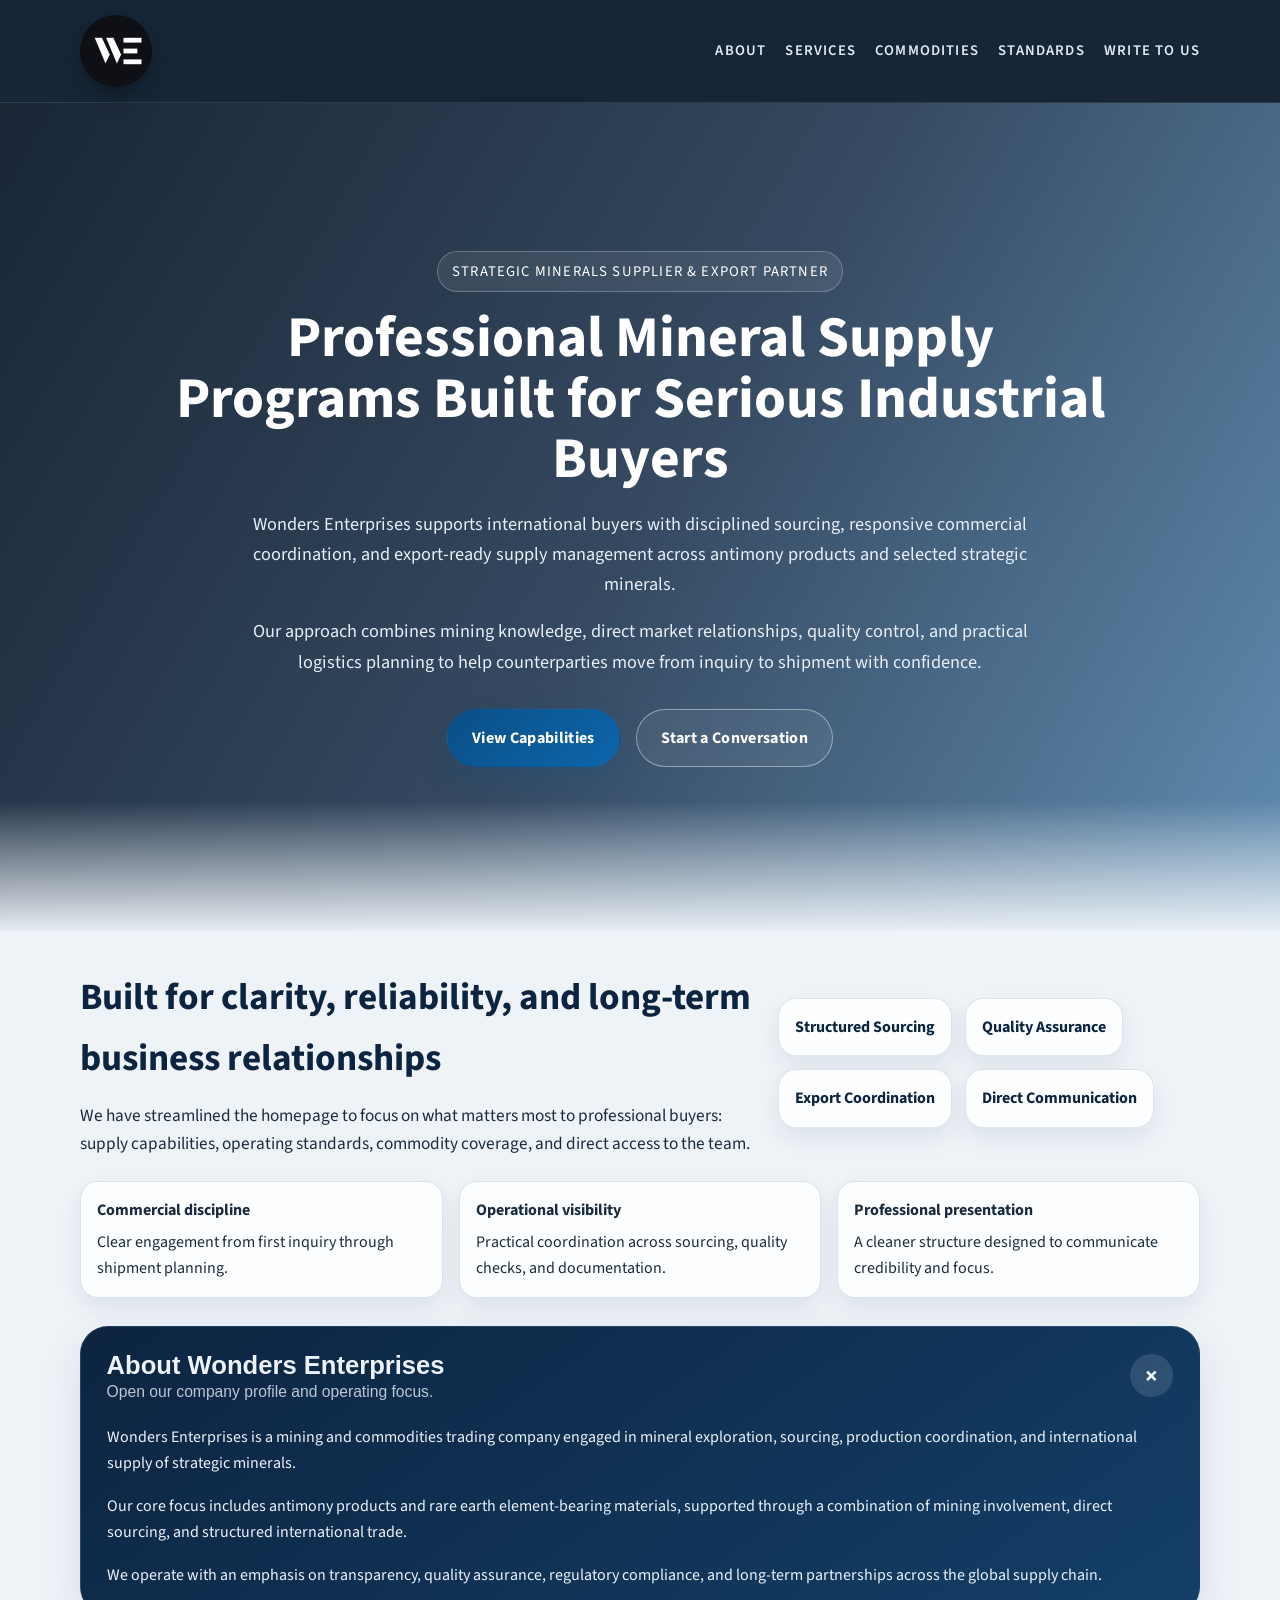
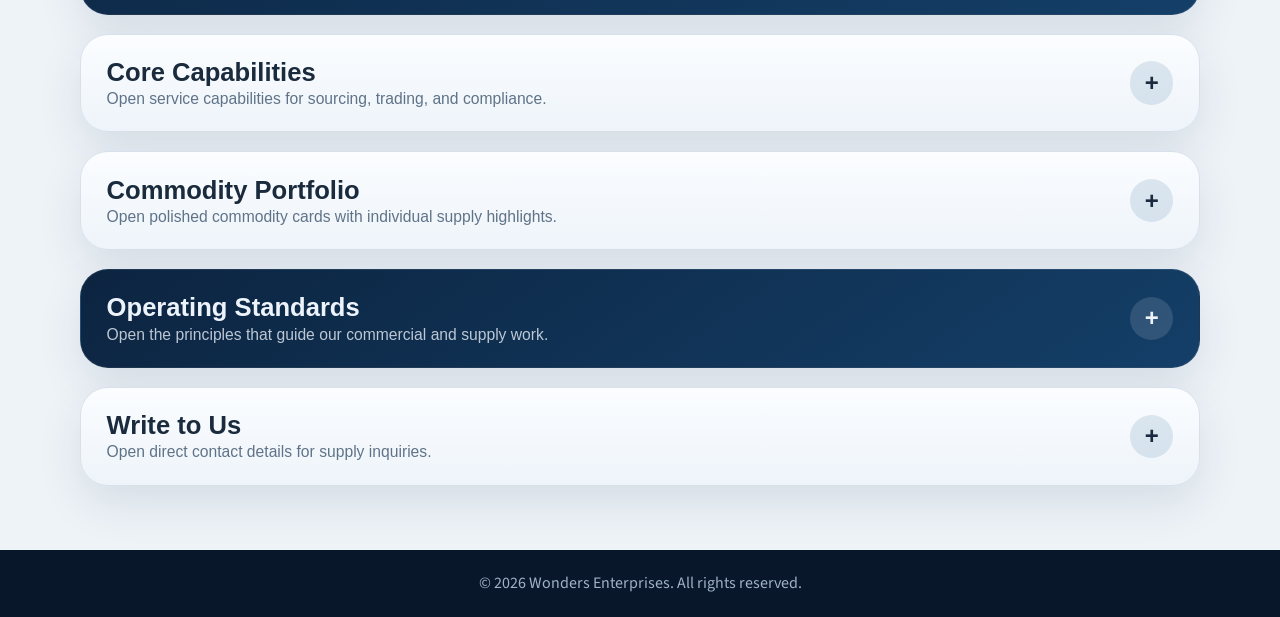
==== commit 1798d0b7: "Polish homepage presentation" ====
--- a/index.html
+++ b/index.html
@@ -2,22 +2,22 @@
 <html lang="en">
 <head>
     <meta charset="UTF-8">
-    <title>Antimony Ore Supplier & Strategic Minerals Exporter | Wonders Enterprises</title>
-    <meta name="description" content="Wonders Enterprises is an antimony ore supplier and strategic minerals exporter providing antimony ore, antimony ingots, and antimony trioxide for industrial buyers in Asia, America, and Europe.">
-    <meta name="keywords" content="antimony ore supplier, antimony ore exporter, antimony ore company, antimony ingots supplier, antimony trioxide exporter, strategic minerals supplier">
+    <title>Strategic Minerals Supply & Export Coordination | Wonders Enterprises</title>
+    <meta name="description" content="Wonders Enterprises is a strategic minerals supplier and exporter delivering antimony products, base metals, and dependable trade coordination for international industrial buyers.">
+    <meta name="keywords" content="strategic minerals supplier, antimony exporter, mineral sourcing company, export coordination, industrial mineral trading">
     <meta name="robots" content="index, follow, max-image-preview:large">
     <meta name="viewport" content="width=device-width, initial-scale=1.0">
     <meta name="author" content="Wonders Enterprises">
     <link rel="canonical" href="https://wonders-enterprises.com/">
     <meta property="og:type" content="website">
-    <meta property="og:title" content="Antimony Ore Supplier & Strategic Minerals Exporter | Wonders Enterprises">
-    <meta property="og:description" content="Source antimony ore, antimony ingots, and antimony trioxide from Wonders Enterprises for industrial buyers across Asia, America, and Europe.">
+    <meta property="og:title" content="Strategic Minerals Supply & Export Coordination | Wonders Enterprises">
+    <meta property="og:description" content="Partner with Wonders Enterprises for disciplined mineral sourcing, export coordination, and dependable industrial supply programs.">
     <meta property="og:url" content="https://wonders-enterprises.com/">
     <meta property="og:image" content="https://wonders-enterprises.com/images/IMG_3643.jpeg">
     <meta property="og:site_name" content="Wonders Enterprises">
     <meta name="twitter:card" content="summary_large_image">
-    <meta name="twitter:title" content="Antimony Ore Supplier | Wonders Enterprises">
-    <meta name="twitter:description" content="Trusted antimony ore, antimony ingots, and antimony trioxide supply for global industrial markets.">
+    <meta name="twitter:title" content="Strategic Minerals Supply | Wonders Enterprises">
+    <meta name="twitter:description" content="Professional mineral sourcing, quality assurance, and export-ready supply support for global industrial buyers.">
     <meta name="twitter:image" content="https://wonders-enterprises.com/images/IMG_3643.jpeg">
     <link rel="stylesheet" href="index.css">
     <link rel="preconnect" href="https://fonts.googleapis.com">
@@ -40,37 +40,16 @@
             "name": "Wonders Enterprises",
             "url": "https://wonders-enterprises.com/",
             "logo": "https://wonders-enterprises.com/images/we-logo.svg",
-            "description": "Antimony ore supplier and strategic minerals exporter serving industrial buyers across Asia, America, and Europe.",
+            "description": "Strategic minerals supplier and exporter serving industrial buyers with sourcing, quality assurance, and export coordination.",
             "email": "mailto:rafeh.aijaz@wondersenterprises.com",
             "areaServed": ["Asia", "North America", "Latin America", "Europe"],
-            "knowsAbout": ["Antimony ore", "Antimony ingots", "Antimony trioxide", "Strategic minerals trading"]
+            "knowsAbout": ["Antimony products", "Strategic minerals", "Export coordination", "Industrial sourcing"]
           },
           {
             "@type": "WebSite",
             "name": "Wonders Enterprises",
             "url": "https://wonders-enterprises.com/",
-            "description": "Homepage for Wonders Enterprises antimony ore supply and strategic minerals export services."
-          },
-          {
-            "@type": "FAQPage",
-            "mainEntity": [
-              {
-                "@type": "Question",
-                "name": "Do you supply antimony ore for international buyers?",
-                "acceptedAnswer": {
-                  "@type": "Answer",
-                  "text": "Yes. Wonders Enterprises supports international buyers looking for antimony ore, antimony ingots, and antimony trioxide with structured sourcing, documentation support, and export coordination."
-                }
-              },
-              {
-                "@type": "Question",
-                "name": "Which markets do you serve?",
-                "acceptedAnswer": {
-                  "@type": "Answer",
-                  "text": "We serve industrial buyers, traders, and manufacturers across Asia, America, and Europe."
-                }
-              }
-            ]
+            "description": "Homepage for Wonders Enterprises strategic minerals supply and export services."
           }
         ]
       }
@@ -86,32 +65,25 @@
             <a href="#about">About</a>
             <a href="#services">Services</a>
             <a href="#commodities">Commodities</a>
-            <a href="#faq">FAQ</a>
+            <a href="#standards">Standards</a>
             <a href="#contact">Write to Us</a>
         </nav>
     </div>
 </header>
 
-<section class="hero" aria-label="Antimony ore supplier hero slideshow">
-    <div class="hero-slides" aria-hidden="true">
-        <div class="hero-slide active" style="background-image: url('images/IMG_3643.jpeg');"></div>
-        <div class="hero-slide" style="background-image: url('images/adil_rocks.jpg');"></div>
-        <div class="hero-slide" style="background-image: url('images/truckbags.jpg');"></div>
-        <div class="hero-slide" style="background-image: url('images/drill.jpg');"></div>
-    </div>
-    <div class="hero-overlay"></div>
+<section class="hero" aria-label="Strategic minerals supplier hero section">
     <div class="container hero-content">
-        <span class="eyebrow">Antimony Ore Supplier for Global Industrial Buyers</span>
-        <h1>Reliable Antimony Ore, Ingot & Trioxide Supply for International Markets</h1>
+        <span class="eyebrow">Strategic Minerals Supplier & Export Partner</span>
+        <h1>Professional Mineral Supply Programs Built for Serious Industrial Buyers</h1>
         <p>
-            Wonders Enterprises connects buyers with antimony ore, antimony ingots, and antimony trioxide supported by sourcing discipline, export readiness, and long-term supply thinking.
+            Wonders Enterprises supports international buyers with disciplined sourcing, responsive commercial coordination, and export-ready supply management across antimony products and selected strategic minerals.
         </p>
         <p>
-            We work with procurement teams, smelters, flame-retardant manufacturers, battery value-chain companies, and commodity traders across Asia, America, and Europe.
+            Our approach combines mining knowledge, direct market relationships, quality control, and practical logistics planning to help counterparties move from inquiry to shipment with confidence.
         </p>
         <div class="hero-actions">
-            <a href="#commodities" class="btn">Explore Commodities</a>
-            <a href="#contact" class="btn btn-secondary">Request Supply Details</a>
+            <a href="#services" class="btn">View Capabilities</a>
+            <a href="#contact" class="btn btn-secondary">Start a Conversation</a>
         </div>
     </div>
 </section>
@@ -119,55 +91,41 @@
 <section class="section section-intro">
     <div class="container intro-shell">
         <div>
-            <h2>Why buyers searching for antimony ore find Wonders Enterprises relevant</h2>
+            <h2>Built for clarity, reliability, and long-term business relationships</h2>
             <p>
-                We built this homepage around the exact materials buyers search for: antimony ore, antimony ingots, antimony trioxide, and strategic mineral supply programs. The content below is organized so each section opens individually, making it easier to review capabilities, commodities, and trade support.
+                We have streamlined the homepage to focus on what matters most to professional buyers: supply capabilities, operating standards, commodity coverage, and direct access to the team.
             </p>
         </div>
         <div class="intro-badges" aria-label="Core strengths">
-            <span>Antimony Ore Supply</span>
+            <span>Structured Sourcing</span>
+            <span>Quality Assurance</span>
             <span>Export Coordination</span>
-            <span>Industrial Buyers</span>
-            <span>Documentation Support</span>
+            <span>Direct Communication</span>
         </div>
     </div>
 </section>
 
+<section class="trust-band">
+    <div class="container trust-grid">
+        <article>
+            <strong>Commercial discipline</strong>
+            <span>Clear engagement from first inquiry through shipment planning.</span>
+        </article>
+        <article>
+            <strong>Operational visibility</strong>
+            <span>Practical coordination across sourcing, quality checks, and documentation.</span>
+        </article>
+        <article>
+            <strong>Professional presentation</strong>
+            <span>A cleaner structure designed to communicate credibility and focus.</span>
+        </article>
+    </div>
+</section>
+
 <main class="section-stack">
-    <section id="markets" class="accordion-section section-panel is-open">
-        <div class="container">
-            <button class="section-toggle" type="button" aria-expanded="true" aria-controls="panel-markets">
-                <span>
-                    <strong>Target Markets & Buyer Profiles</strong>
-                    <small>Open the market focus for Asia, America, and Europe.</small>
-                </span>
-                <span class="toggle-icon">+</span>
-            </button>
-            <div id="panel-markets" class="section-panel-body">
-                <p>
-                    Our antimony supply programs are built for region-specific demand patterns, logistics realities, and commercial expectations across three core buying regions.
-                </p>
-                <div class="cards">
-                    <article class="card">
-                        <h3>South East Asia</h3>
-                        <p>Supply support for processors, alloy producers, and export-oriented manufacturers needing flexible shipment sizes and dependable quality.</p>
-                    </article>
-                    <article class="card">
-                        <h3>America</h3>
-                        <p>Structured sourcing for North and Latin American buyers looking for stable antimony feedstock for batteries, flame retardants, and metallurgy applications.</p>
-                    </article>
-                    <article class="card">
-                        <h3>Europe</h3>
-                        <p>Compliance-conscious supply for importers and manufacturers prioritizing traceability, quality documentation, and strategic minerals procurement.</p>
-                    </article>
-                </div>
-            </div>
-        </div>
-    </section>
-
-    <section id="about" class="accordion-section section-panel dark">
-        <div class="container">
-            <button class="section-toggle" type="button" aria-expanded="false" aria-controls="panel-about">
+    <section id="about" class="accordion-section section-panel is-open dark">
+        <div class="container">
+            <button class="section-toggle" type="button" aria-expanded="true" aria-controls="panel-about">
                 <span>
                     <strong>About Wonders Enterprises</strong>
                     <small>Open our company profile and operating focus.</small>
@@ -176,7 +134,7 @@
             </button>
             <div id="panel-about" class="section-panel-body">
                 <p>Wonders Enterprises is a mining and commodities trading company engaged in mineral exploration, sourcing, production coordination, and international supply of strategic minerals.</p>
-                <p>Our core focus includes antimony ore and rare earth element-bearing materials, supplied through a combination of mining involvement, direct sourcing, and structured international trade.</p>
+                <p>Our core focus includes antimony products and rare earth element-bearing materials, supported through a combination of mining involvement, direct sourcing, and structured international trade.</p>
                 <p>We operate with an emphasis on transparency, quality assurance, regulatory compliance, and long-term partnerships across the global supply chain.</p>
             </div>
         </div>
@@ -186,7 +144,7 @@
         <div class="container">
             <button class="section-toggle" type="button" aria-expanded="false" aria-controls="panel-services">
                 <span>
-                    <strong>Our Core Services</strong>
+                    <strong>Core Capabilities</strong>
                     <small>Open service capabilities for sourcing, trading, and compliance.</small>
                 </span>
                 <span class="toggle-icon">+</span>
@@ -199,11 +157,11 @@
                     </article>
                     <article class="card">
                         <h3>Strategic Mineral Trading</h3>
-                        <p>Trading of antimony ores, rare earth-bearing materials, and strategic mineral products for global buyers.</p>
+                        <p>Trading of antimony products, rare earth-bearing materials, and selected strategic mineral products for global buyers.</p>
                     </article>
                     <article class="card">
                         <h3>Direct Sourcing</h3>
-                        <p>Direct sourcing from mines and producers to improve supply reliability and commercial competitiveness.</p>
+                        <p>Direct sourcing from mines and producers to improve supply reliability, responsiveness, and commercial competitiveness.</p>
                     </article>
                     <article class="card">
                         <h3>Quality & Compliance</h3>
@@ -225,103 +183,75 @@
             </button>
             <div id="panel-commodities" class="section-panel-body">
                 <p class="commodities-intro">
-                    Our commodity portfolio highlights antimony-led supply opportunities together with other industrial and strategic minerals relevant to long-term buyers.
+                    Our portfolio prioritizes antimony-led opportunities while also supporting industrial buyers looking for dependable access to complementary metals and strategic minerals.
                 </p>
                 <div class="commodity-grid">
                     <article class="commodity-item featured">
                         <h3>Antimony Ore</h3>
-                        <p>Primary focus for industrial buyers seeking feedstock for refining, metallurgy, and downstream manufacturing.</p>
+                        <p>Primary feedstock supply for refining, metallurgy, and downstream industrial applications.</p>
                     </article>
                     <article class="commodity-item featured">
                         <h3>Antimony Ingots</h3>
-                        <p>Supply options for alloying, metallurgy applications, and value-added procurement programs.</p>
+                        <p>Supply options for alloying, metallurgy programs, and value-added procurement requirements.</p>
                     </article>
                     <article class="commodity-item featured">
                         <h3>Antimony Trioxide</h3>
-                        <p>Commercial support for flame-retardant and industrial chemical applications.</p>
+                        <p>Commercial support for flame-retardant, chemical, and industrial manufacturing uses.</p>
                     </article>
                     <article class="commodity-item">
                         <h3>Barite</h3>
-                        <p>Industrial mineral supply for specialized buyers.</p>
+                        <p>Industrial mineral coverage for specialized buyer programs.</p>
                     </article>
                     <article class="commodity-item">
                         <h3>Copper</h3>
-                        <p>Trade and sourcing support for metal buyers.</p>
+                        <p>Trade and sourcing support for metal buyers requiring dependable coordination.</p>
                     </article>
                     <article class="commodity-item">
                         <h3>Gold</h3>
-                        <p>Structured supply support for approved counterparties.</p>
+                        <p>Structured supply support for approved counterparties and commercial discussions.</p>
                     </article>
                     <article class="commodity-item">
                         <h3>Lead</h3>
-                        <p>Industrial metal supply aligned with buyer specifications.</p>
+                        <p>Industrial metal supply aligned with buyer specifications and handling requirements.</p>
                     </article>
                     <article class="commodity-item">
                         <h3>Molybdenum</h3>
-                        <p>Strategic material sourcing for specialist demand.</p>
+                        <p>Strategic material sourcing for specialist demand and long-term procurement needs.</p>
                     </article>
                     <article class="commodity-item">
                         <h3>Tungsten</h3>
-                        <p>High-performance mineral procurement support.</p>
+                        <p>Procurement support for performance-driven industrial applications.</p>
                     </article>
                     <article class="commodity-item">
                         <h3>Zinc</h3>
-                        <p>Supply coverage for metallurgical and industrial markets.</p>
+                        <p>Supply coverage for metallurgical and industrial market demand.</p>
                     </article>
                 </div>
             </div>
         </div>
     </section>
 
-    <section id="why-us" class="accordion-section section-panel dark">
-        <div class="container">
-            <button class="section-toggle" type="button" aria-expanded="false" aria-controls="panel-why-us">
-                <span>
-                    <strong>Why Choose Wonders Enterprises</strong>
-                    <small>Open the reasons global buyers work with us.</small>
-                </span>
-                <span class="toggle-icon">+</span>
-            </button>
-            <div id="panel-why-us" class="section-panel-body">
-                <p>With hands-on involvement across mining and trading activities, Wonders Enterprises delivers dependable mineral supply backed by verified quality, transparent processes, and long-term commitment to strategic partners.</p>
+    <section id="standards" class="accordion-section section-panel dark">
+        <div class="container">
+            <button class="section-toggle" type="button" aria-expanded="false" aria-controls="panel-standards">
+                <span>
+                    <strong>Operating Standards</strong>
+                    <small>Open the principles that guide our commercial and supply work.</small>
+                </span>
+                <span class="toggle-icon">+</span>
+            </button>
+            <div id="panel-standards" class="section-panel-body">
+                <p>We work to maintain a professional supply experience built on responsiveness, verified information, and practical execution across each stage of the transaction cycle.</p>
                 <div class="value-points">
-                    <div><strong>Buyer-first communication</strong><span>Clear engagement for sourcing discussions and commercial follow-up.</span></div>
-                    <div><strong>Documentation readiness</strong><span>Support for trade paperwork, quality records, and export coordination.</span></div>
-                    <div><strong>Antimony-focused positioning</strong><span>Content and offer structure aligned with what antimony ore buyers actually search for.</span></div>
+                    <div><strong>Documentation readiness</strong><span>Support for commercial paperwork, quality records, and export coordination.</span></div>
+                    <div><strong>Quality-focused process</strong><span>Testing and verification steps aligned with buyer expectations and shipment requirements.</span></div>
+                    <div><strong>Relationship-driven service</strong><span>Clear communication and long-term thinking for repeat business and strategic partnerships.</span></div>
                 </div>
             </div>
         </div>
     </section>
 
-    <section id="faq" class="accordion-section section-panel section-soft">
-        <div class="container">
-            <button class="section-toggle" type="button" aria-expanded="false" aria-controls="panel-faq">
-                <span>
-                    <strong>Antimony Ore Supply FAQ</strong>
-                    <small>Open answers to common buyer questions.</small>
-                </span>
-                <span class="toggle-icon">+</span>
-            </button>
-            <div id="panel-faq" class="section-panel-body">
-                <div class="faq-list">
-                    <article class="faq-item">
-                        <h3>Do you supply antimony ore for export?</h3>
-                        <p>Yes. We support export-oriented antimony ore supply discussions for qualified industrial buyers and trade partners.</p>
-                    </article>
-                    <article class="faq-item">
-                        <h3>Can buyers also inquire about antimony ingots and trioxide?</h3>
-                        <p>Yes. The homepage now highlights antimony ore, antimony ingots, and antimony trioxide because these are the main categories buyers frequently search for.</p>
-                    </article>
-                    <article class="faq-item">
-                        <h3>Will this website rank number one on Google immediately?</h3>
-                        <p>No website can honestly guarantee the top spot. These updates improve on-page SEO, keyword relevance, structure, and metadata, which helps search visibility when combined with technical performance, backlinks, and ongoing content work.</p>
-                    </article>
-                </div>
-            </div>
-        </div>
-    </section>
-
-    <section id="contact" class="accordion-section section-panel">
+    <section id="contact" class="accordion-section section-panel contact-panel">
         <div class="container">
             <button class="section-toggle" type="button" aria-expanded="false" aria-controls="panel-contact">
                 <span>
@@ -331,8 +261,8 @@
                 <span class="toggle-icon">+</span>
             </button>
             <div id="panel-contact" class="section-panel-body">
-                <p>For mining partnerships, antimony ore sourcing inquiries, antimony ingot and trioxide procurement, or long-term strategic mineral supply arrangements, please write to us directly.</p>
-                <a href="mailto:rafeh.aijaz@wondersenterprises.com?subject=Antimony%20Ore%20Supply%20Inquiry" class="btn">Write to Us</a>
+                <p>For mining partnerships, sourcing inquiries, procurement discussions, or long-term strategic mineral supply arrangements, please write to us directly.</p>
+                <a href="mailto:rafeh.aijaz@wondersenterprises.com?subject=Strategic%20Minerals%20Supply%20Inquiry" class="btn">Write to Us</a>
             </div>
         </div>
     </section>
--- a/index.css
+++ b/index.css
@@ -14,6 +14,7 @@
   --line: #d8e1eb;
   --surface: #ffffff;
   --surface-soft: #edf3f9;
+  --shadow: 0 18px 45px rgba(12, 36, 64, 0.1);
 }
 
 html {
@@ -24,7 +25,9 @@
   font-family: 'Source Sans 3', 'Segoe UI', sans-serif;
   color: var(--text-main);
   line-height: 1.65;
-  background: #f0f4f8;
+  background:
+    radial-gradient(circle at top, rgba(214, 166, 77, 0.08), transparent 32%),
+    #eef3f8;
 }
 
 .container {
@@ -36,9 +39,9 @@
   position: sticky;
   top: 0;
   z-index: 30;
-  background: rgba(12, 36, 64, 0.96);
-  border-bottom: 1px solid rgba(255, 255, 255, 0.12);
-  backdrop-filter: blur(10px);
+  background: rgba(9, 25, 43, 0.94);
+  border-bottom: 1px solid rgba(255, 255, 255, 0.1);
+  backdrop-filter: blur(12px);
 }
 
 .navbar .container {
@@ -88,39 +91,25 @@
   min-height: 92vh;
   display: grid;
   place-items: center;
-  overflow: hidden;
-  color: #fff;
-}
-
-.hero-slides,
-.hero-slide,
-.hero-overlay {
+  color: #fff;
+  background:
+    linear-gradient(120deg, rgba(7, 20, 37, 0.92), rgba(12, 36, 64, 0.82), rgba(10, 79, 134, 0.62)),
+    url('images/IMG_3643.jpeg') center/cover no-repeat;
+}
+
+.hero::after {
+  content: '';
   position: absolute;
-  inset: 0;
-}
-
-.hero-slide {
-  opacity: 0;
-  background-position: center;
-  background-size: cover;
-  transform: scale(1.04);
-  transition: opacity 0.8s ease, transform 5s ease;
-}
-
-.hero-slide.active {
-  opacity: 1;
-  transform: scale(1.1);
-}
-
-.hero-overlay {
-  background: linear-gradient(115deg, rgba(6, 21, 40, 0.9), rgba(10, 79, 134, 0.7));
+  inset: auto 0 0;
+  height: 130px;
+  background: linear-gradient(180deg, transparent, rgba(238, 243, 248, 0.96));
 }
 
 .hero-content {
   position: relative;
   z-index: 1;
   text-align: center;
-  padding: 5rem 0;
+  padding: 5rem 0 6rem;
 }
 
 .eyebrow {
@@ -136,14 +125,14 @@
 }
 
 .hero h1 {
-  font-size: clamp(2.4rem, 4vw, 4.25rem);
-  line-height: 1.08;
-  max-width: 950px;
+  font-size: clamp(2.5rem, 4.5vw, 4.5rem);
+  line-height: 1.05;
+  max-width: 960px;
   margin: 0 auto 1.2rem;
 }
 
 .hero p {
-  max-width: 770px;
+  max-width: 800px;
   margin: 0 auto 1.1rem;
   font-size: 1.14rem;
   color: #e8eff8;
@@ -159,7 +148,7 @@
 
 .btn {
   display: inline-block;
-  background: var(--brand-blue);
+  background: linear-gradient(135deg, var(--brand-blue), #0d66ac);
   color: #fff;
   text-decoration: none;
   font-weight: 700;
@@ -168,21 +157,23 @@
   border-radius: 999px;
   border: 1px solid transparent;
   transition: transform 0.2s ease, filter 0.2s ease, background 0.2s ease;
+  box-shadow: 0 14px 30px rgba(10, 79, 134, 0.22);
 }
 
 .btn:hover,
 .btn:focus-visible {
   transform: translateY(-1px);
-  filter: brightness(0.96);
+  filter: brightness(0.98);
 }
 
 .btn-secondary {
-  background: transparent;
-  border-color: rgba(255, 255, 255, 0.45);
+  background: rgba(255, 255, 255, 0.06);
+  border-color: rgba(255, 255, 255, 0.42);
+  box-shadow: none;
 }
 
 .section-intro {
-  padding: 3.2rem 0 1.4rem;
+  padding: 2.2rem 0 1.4rem;
 }
 
 .intro-shell {
@@ -193,9 +184,13 @@
 }
 
 .intro-shell h2 {
-  font-size: clamp(1.8rem, 2.8vw, 2.5rem);
+  font-size: clamp(1.9rem, 2.9vw, 2.7rem);
   margin-bottom: 0.8rem;
   color: var(--brand-navy);
+}
+
+.intro-shell p {
+  font-size: 1.08rem;
 }
 
 .intro-badges {
@@ -205,14 +200,34 @@
   justify-content: flex-start;
 }
 
+.intro-badges span,
+.trust-grid article {
+  padding: 0.95rem 1rem;
+  border-radius: 18px;
+  background: rgba(255, 255, 255, 0.88);
+  border: 1px solid rgba(216, 225, 235, 0.92);
+  box-shadow: 0 10px 24px rgba(12, 36, 64, 0.08);
+}
+
 .intro-badges span {
-  padding: 0.85rem 1rem;
-  border-radius: 16px;
-  background: var(--surface);
-  border: 1px solid var(--line);
-  box-shadow: 0 10px 24px rgba(12, 36, 64, 0.08);
   font-weight: 700;
   color: var(--brand-navy);
+}
+
+.trust-band {
+  padding: 0 0 1.8rem;
+}
+
+.trust-grid {
+  display: grid;
+  grid-template-columns: repeat(3, minmax(0, 1fr));
+  gap: 1rem;
+}
+
+.trust-grid article strong,
+.value-points strong {
+  display: block;
+  margin-bottom: 0.3rem;
 }
 
 .section-stack {
@@ -221,27 +236,24 @@
   padding: 0 0 4rem;
 }
 
-.section-panel {
-  padding: 0;
-}
-
 .section-panel .container {
-  background: var(--surface);
+  background: rgba(255, 255, 255, 0.92);
   border: 1px solid var(--line);
-  border-radius: 24px;
-  box-shadow: 0 18px 40px rgba(12, 36, 64, 0.08);
+  border-radius: 28px;
+  box-shadow: var(--shadow);
   overflow: hidden;
 }
 
 .section-panel.dark .container {
-  background: linear-gradient(140deg, #0c2440, #133e66);
+  background: linear-gradient(145deg, #0c2440, #143f68);
   color: #edf3fb;
-  border-color: rgba(255, 255, 255, 0.1);
+  border-color: rgba(255, 255, 255, 0.08);
 }
 
 .section-soft .container,
-.commodities-section .container {
-  background: linear-gradient(180deg, #f8fbff, #edf3f9);
+.commodities-section .container,
+.contact-panel .container {
+  background: linear-gradient(180deg, #fbfdff, #eef4fa);
 }
 
 .section-toggle {
@@ -254,7 +266,7 @@
   justify-content: space-between;
   gap: 1rem;
   text-align: left;
-  padding: 1.4rem 1.6rem;
+  padding: 1.45rem 1.6rem;
   cursor: pointer;
 }
 
@@ -275,8 +287,8 @@
 }
 
 .toggle-icon {
-  width: 2.5rem;
-  height: 2.5rem;
+  width: 2.7rem;
+  height: 2.7rem;
   display: inline-grid;
   place-items: center;
   border-radius: 999px;
@@ -317,36 +329,47 @@
   margin-bottom: 1.6rem;
 }
 
+.cards,
+.commodity-grid,
+.value-points {
+  display: grid;
+  gap: 1.1rem;
+}
+
 .cards {
-  display: grid;
   grid-template-columns: repeat(auto-fit, minmax(230px, 1fr));
-  gap: 1.1rem;
+}
+
+.commodity-grid,
+.value-points {
+  grid-template-columns: repeat(auto-fit, minmax(220px, 1fr));
+}
+
+.card,
+.commodity-item,
+.value-points div {
+  border-radius: 20px;
+  padding: 1.35rem;
 }
 
 .card {
-  background: rgba(255, 255, 255, 0.92);
+  background: rgba(255, 255, 255, 0.95);
   border: 1px solid var(--line);
-  border-radius: 18px;
-  padding: 1.4rem;
   box-shadow: 0 10px 24px rgba(12, 36, 64, 0.08);
 }
 
-.dark .card {
+.dark .card,
+.value-points div {
   background: rgba(255, 255, 255, 0.08);
-  border-color: rgba(255, 255, 255, 0.1);
+  border: 1px solid rgba(255, 255, 255, 0.12);
   box-shadow: none;
 }
 
 .card h3,
-.commodity-item h3,
-.faq-item h3 {
+.commodity-item h3 {
   margin-bottom: 0.45rem;
   line-height: 1.3;
   font-size: 1.15rem;
-}
-
-.card h3,
-.commodity-item h3 {
   color: var(--brand-navy);
 }
 
@@ -359,15 +382,7 @@
   max-width: 900px;
 }
 
-.commodity-grid {
-  display: grid;
-  grid-template-columns: repeat(auto-fit, minmax(220px, 1fr));
-  gap: 1rem;
-}
-
 .commodity-item {
-  padding: 1.3rem;
-  border-radius: 20px;
   background: linear-gradient(160deg, #ffffff, #eef4fa);
   border: 1px solid rgba(12, 36, 64, 0.08);
   box-shadow: 0 14px 30px rgba(10, 39, 66, 0.1);
@@ -388,34 +403,10 @@
   color: #fff;
 }
 
-.value-points {
-  display: grid;
-  grid-template-columns: repeat(auto-fit, minmax(220px, 1fr));
-  gap: 1rem;
-}
-
-.value-points div {
-  padding: 1.1rem 1.2rem;
-  border-radius: 18px;
-  background: rgba(255, 255, 255, 0.08);
-  border: 1px solid rgba(255, 255, 255, 0.12);
-}
-
-.value-points span {
+.value-points span,
+.trust-grid article span {
   display: block;
-  margin-top: 0.35rem;
-}
-
-.faq-list {
-  display: grid;
-  gap: 1rem;
-}
-
-.faq-item {
-  padding: 1.2rem 1.3rem;
-  background: rgba(255, 255, 255, 0.75);
-  border: 1px solid var(--line);
-  border-radius: 18px;
+  color: inherit;
 }
 
 footer {
@@ -426,7 +417,8 @@
 }
 
 @media (max-width: 860px) {
-  .intro-shell {
+  .intro-shell,
+  .trust-grid {
     grid-template-columns: 1fr;
   }
 }
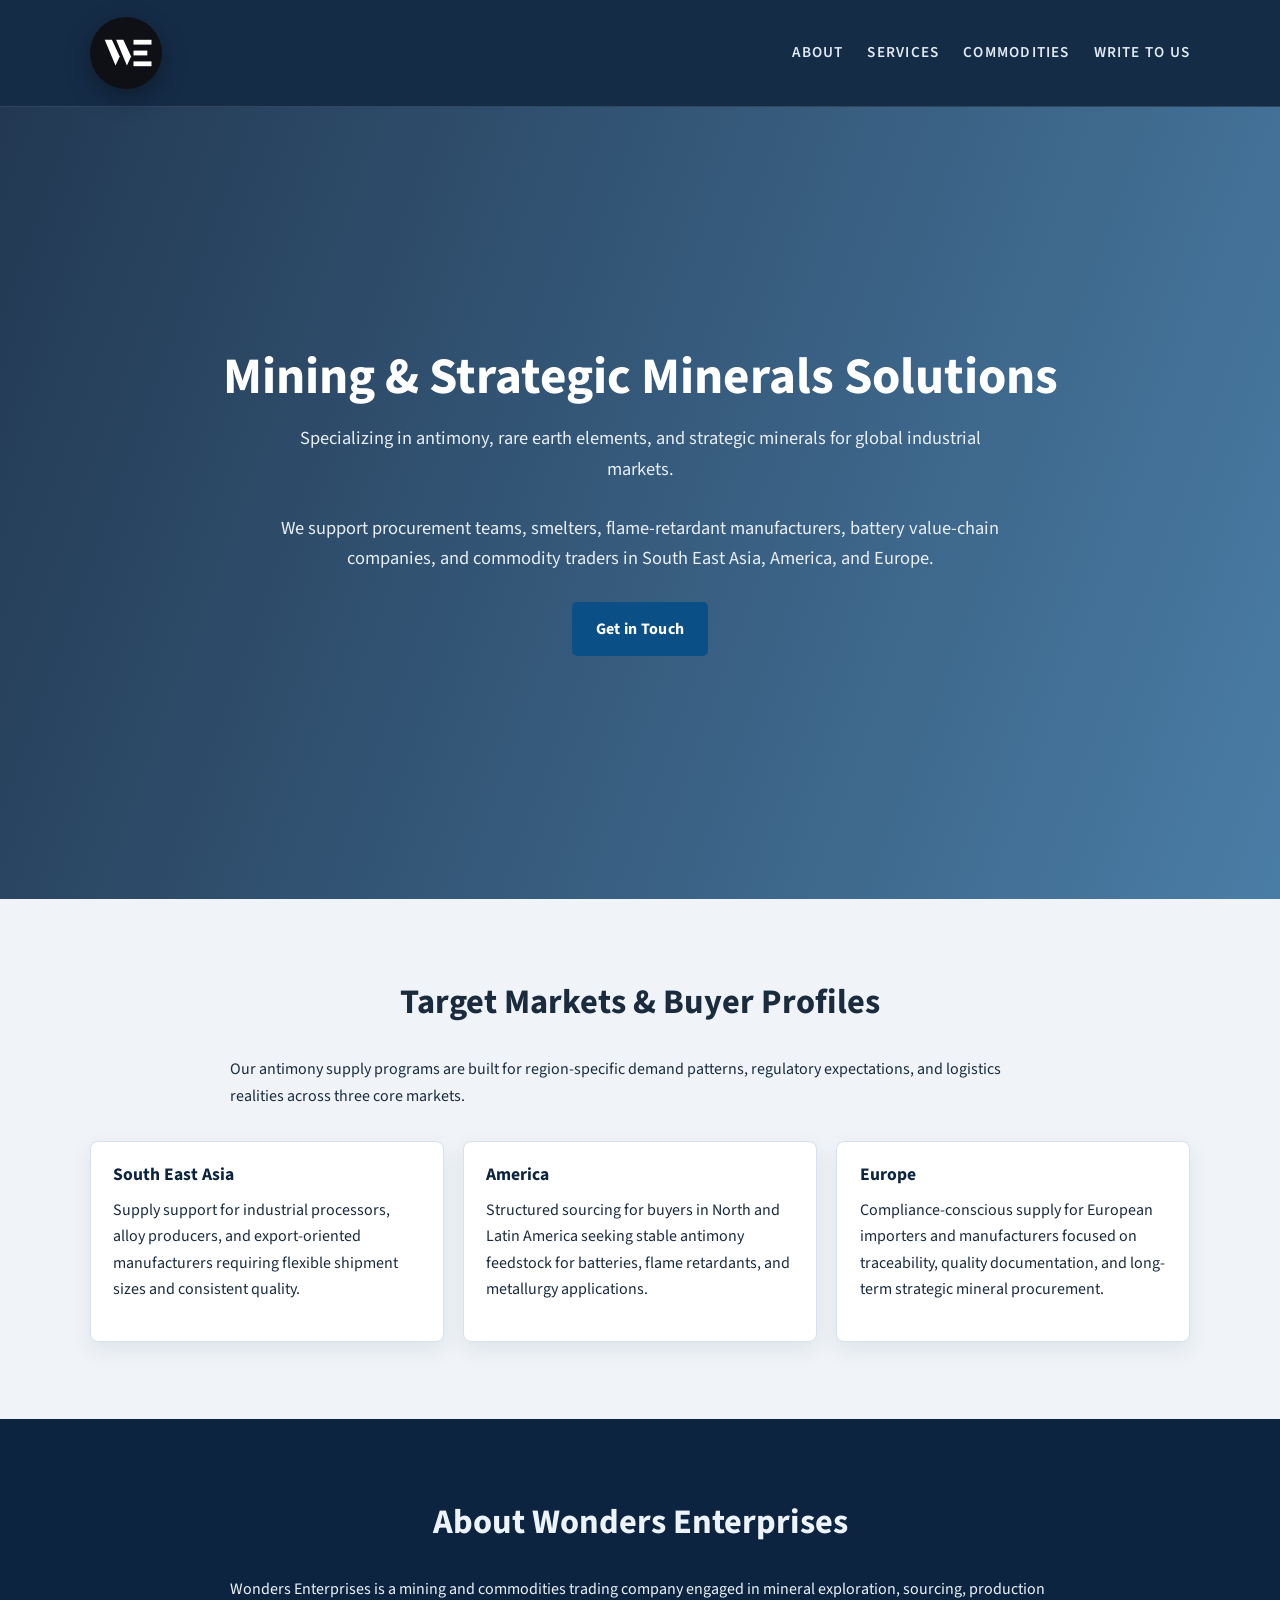
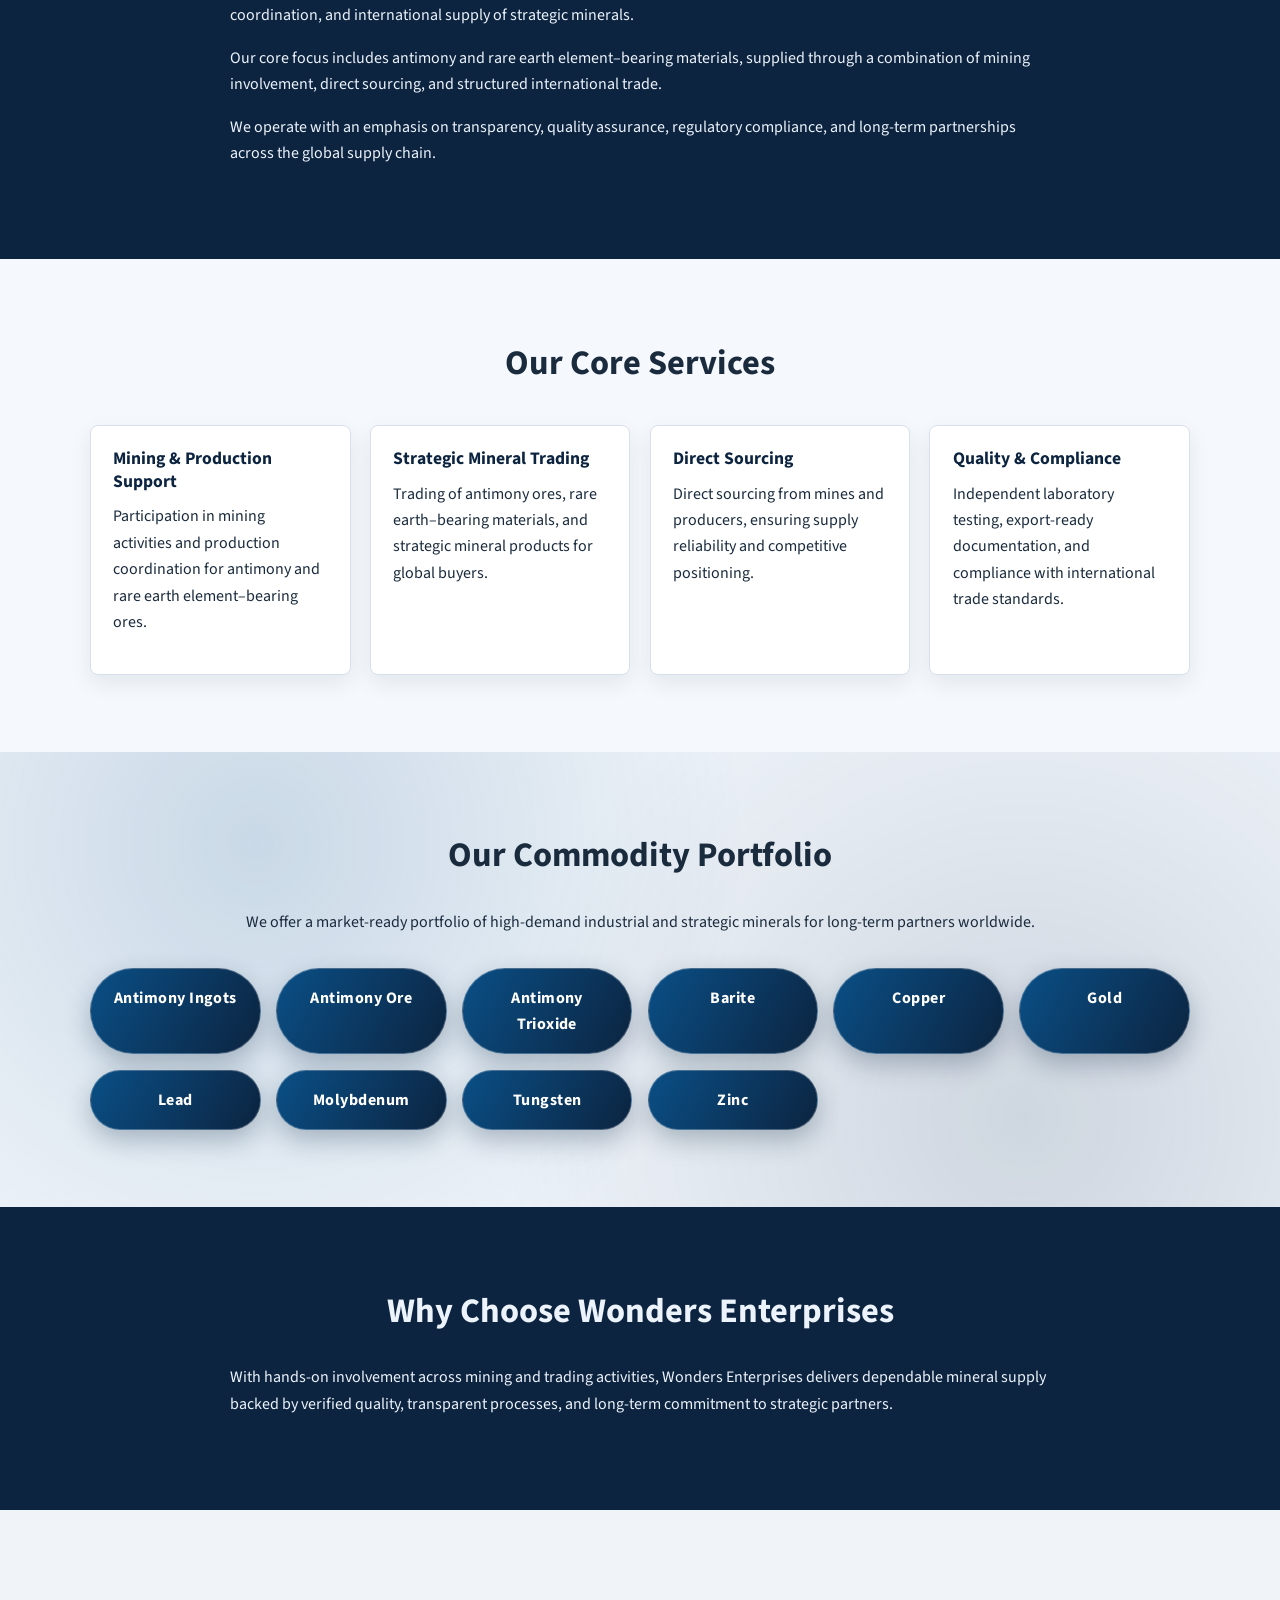
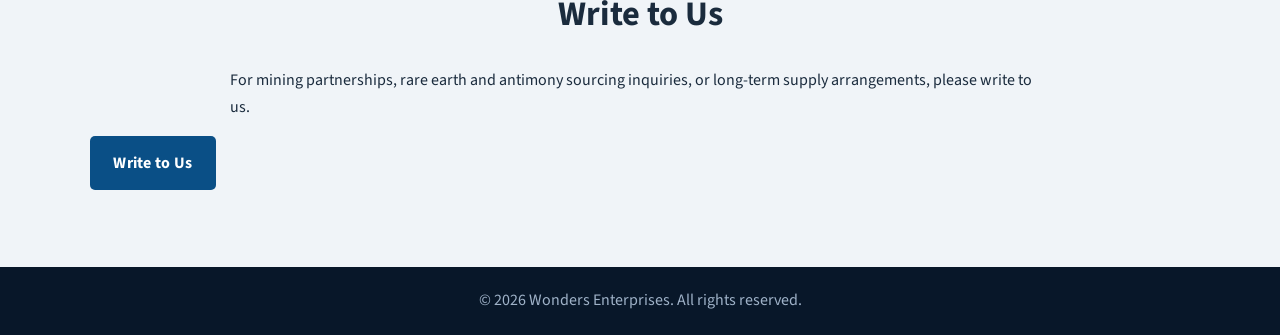
==== commit cf9b89fa: "Revert homepage to Feb 26 state" ====
--- a/index.html
+++ b/index.html
@@ -2,29 +2,31 @@
 <html lang="en">
 <head>
     <meta charset="UTF-8">
-    <title>Strategic Minerals Supply & Export Coordination | Wonders Enterprises</title>
-    <meta name="description" content="Wonders Enterprises is a strategic minerals supplier and exporter delivering antimony products, base metals, and dependable trade coordination for international industrial buyers.">
-    <meta name="keywords" content="strategic minerals supplier, antimony exporter, mineral sourcing company, export coordination, industrial mineral trading">
+    <title>Wonders Enterprises | Antimony Supply for South East Asia, America & Europe</title>
+    <meta name="description" content="Wonders Enterprises supplies antimony ore, antimony ingots, and antimony trioxide for buyers in South East Asia, North America, Latin America, and Europe.">
+    <meta name="keywords" content="antimony market South East Asia, antimony suppliers America, antimony ore Europe, antimony ingots exporter, antimony trioxide sourcing, strategic minerals trading">
     <meta name="robots" content="index, follow, max-image-preview:large">
     <meta name="viewport" content="width=device-width, initial-scale=1.0">
-    <meta name="author" content="Wonders Enterprises">
     <link rel="canonical" href="https://wonders-enterprises.com/">
     <meta property="og:type" content="website">
-    <meta property="og:title" content="Strategic Minerals Supply & Export Coordination | Wonders Enterprises">
-    <meta property="og:description" content="Partner with Wonders Enterprises for disciplined mineral sourcing, export coordination, and dependable industrial supply programs.">
+    <meta property="og:title" content="Wonders Enterprises | Antimony Supply for South East Asia, America & Europe">
+    <meta property="og:description" content="Trusted antimony supply partner for manufacturers, traders, and industrial buyers across South East Asia, America, and Europe.">
     <meta property="og:url" content="https://wonders-enterprises.com/">
     <meta property="og:image" content="https://wonders-enterprises.com/images/IMG_3643.jpeg">
     <meta property="og:site_name" content="Wonders Enterprises">
     <meta name="twitter:card" content="summary_large_image">
-    <meta name="twitter:title" content="Strategic Minerals Supply | Wonders Enterprises">
-    <meta name="twitter:description" content="Professional mineral sourcing, quality assurance, and export-ready supply support for global industrial buyers.">
+    <meta name="twitter:title" content="Wonders Enterprises | Antimony Supply Across 3 Major Markets">
+    <meta name="twitter:description" content="Source antimony ore, ingots, and trioxide for South East Asia, America, and Europe.">
     <meta name="twitter:image" content="https://wonders-enterprises.com/images/IMG_3643.jpeg">
+    
     <link rel="stylesheet" href="index.css">
     <link rel="preconnect" href="https://fonts.googleapis.com">
     <link rel="preconnect" href="https://fonts.gstatic.com" crossorigin>
     <link href="https://fonts.googleapis.com/css2?family=Source+Sans+3:wght@300;400;600;700&display=swap" rel="stylesheet">
+    <!-- Google tag (gtag.js) -->
     <script async src="https://www.googletagmanager.com/gtag/js?id=G-Y5NS2L7MYD"></script>
-    <script async src="https://pagead2.googlesyndication.com/pagead/js/adsbygoogle.js?client=ca-pub-4219705113539726" crossorigin="anonymous"></script>
+    <script async src="https://pagead2.googlesyndication.com/pagead/js/adsbygoogle.js?client=ca-pub-4219705113539726"
+     crossorigin="anonymous"></script>
     <script>
       window.dataLayer = window.dataLayer || [];
       function gtag(){dataLayer.push(arguments);}
@@ -34,28 +36,20 @@
     <script type="application/ld+json">
       {
         "@context": "https://schema.org",
-        "@graph": [
-          {
-            "@type": "Organization",
-            "name": "Wonders Enterprises",
-            "url": "https://wonders-enterprises.com/",
-            "logo": "https://wonders-enterprises.com/images/we-logo.svg",
-            "description": "Strategic minerals supplier and exporter serving industrial buyers with sourcing, quality assurance, and export coordination.",
-            "email": "mailto:rafeh.aijaz@wondersenterprises.com",
-            "areaServed": ["Asia", "North America", "Latin America", "Europe"],
-            "knowsAbout": ["Antimony products", "Strategic minerals", "Export coordination", "Industrial sourcing"]
-          },
-          {
-            "@type": "WebSite",
-            "name": "Wonders Enterprises",
-            "url": "https://wonders-enterprises.com/",
-            "description": "Homepage for Wonders Enterprises strategic minerals supply and export services."
-          }
-        ]
+        "@type": "Organization",
+        "name": "Wonders Enterprises",
+        "url": "https://wonders-enterprises.com/",
+        "logo": "https://wonders-enterprises.com/images/we-logo.svg",
+        "description": "Antimony ore, ingot, and trioxide sourcing company serving buyers across South East Asia, America, and Europe.",
+        "areaServed": ["South East Asia", "North America", "Latin America", "Europe"],
+        "knowsAbout": ["Antimony ore sourcing", "Antimony ingots", "Antimony trioxide", "Strategic minerals trading"]
       }
     </script>
 </head>
+
 <body>
+
+<!-- NAVBAR -->
 <header class="navbar">
     <div class="container">
         <a href="index.html" class="logo" aria-label="Wonders Enterprises home">
@@ -65,213 +59,181 @@
             <a href="#about">About</a>
             <a href="#services">Services</a>
             <a href="#commodities">Commodities</a>
-            <a href="#standards">Standards</a>
             <a href="#contact">Write to Us</a>
         </nav>
     </div>
 </header>
 
-<section class="hero" aria-label="Strategic minerals supplier hero section">
-    <div class="container hero-content">
-        <span class="eyebrow">Strategic Minerals Supplier & Export Partner</span>
-        <h1>Professional Mineral Supply Programs Built for Serious Industrial Buyers</h1>
-        <p>
-            Wonders Enterprises supports international buyers with disciplined sourcing, responsive commercial coordination, and export-ready supply management across antimony products and selected strategic minerals.
-        </p>
-        <p>
-            Our approach combines mining knowledge, direct market relationships, quality control, and practical logistics planning to help counterparties move from inquiry to shipment with confidence.
-        </p>
-        <div class="hero-actions">
-            <a href="#services" class="btn">View Capabilities</a>
-            <a href="#contact" class="btn btn-secondary">Start a Conversation</a>
+<!-- HERO -->
+<section class="hero">
+    <div class="container">
+        <h1>Mining & Strategic Minerals Solutions</h1>
+        <p>
+            Specializing in antimony, rare earth elements,
+            and strategic minerals for global industrial markets.
+        </p>
+        <p>
+            We support procurement teams, smelters, flame-retardant manufacturers,
+            battery value-chain companies, and commodity traders in South East Asia,
+            America, and Europe.
+        </p>
+        <a href="#contact" class="btn">Get in Touch</a>
+    </div>
+</section>
+
+<!-- TARGET MARKETS -->
+<section class="section">
+    <div class="container">
+        <h3>Target Markets & Buyer Profiles</h3>
+        <p>
+            Our antimony supply programs are built for region-specific demand patterns,
+            regulatory expectations, and logistics realities across three core markets.
+        </p>
+        <div class="cards">
+            <div class="card">
+                <h4>South East Asia</h4>
+                <p>
+                    Supply support for industrial processors, alloy producers, and export-oriented
+                    manufacturers requiring flexible shipment sizes and consistent quality.
+                </p>
+            </div>
+            <div class="card">
+                <h4>America</h4>
+                <p>
+                    Structured sourcing for buyers in North and Latin America seeking stable antimony
+                    feedstock for batteries, flame retardants, and metallurgy applications.
+                </p>
+            </div>
+            <div class="card">
+                <h4>Europe</h4>
+                <p>
+                    Compliance-conscious supply for European importers and manufacturers focused on
+                    traceability, quality documentation, and long-term strategic mineral procurement.
+                </p>
+            </div>
         </div>
     </div>
 </section>
 
-<section class="section section-intro">
-    <div class="container intro-shell">
-        <div>
-            <h2>Built for clarity, reliability, and long-term business relationships</h2>
-            <p>
-                We have streamlined the homepage to focus on what matters most to professional buyers: supply capabilities, operating standards, commodity coverage, and direct access to the team.
-            </p>
+<!-- ABOUT -->
+<section id="about" class="section dark">
+    <div class="container">
+        <h3>About Wonders Enterprises</h3>
+        <p>
+            Wonders Enterprises is a mining and commodities trading company engaged in
+            mineral exploration, sourcing, production coordination, and international
+            supply of strategic minerals.
+        </p>
+        <p>
+            Our core focus includes antimony and rare earth element–bearing materials,
+            supplied through a combination of mining involvement, direct sourcing,
+            and structured international trade.
+        </p>
+        <p>
+            We operate with an emphasis on transparency, quality assurance, regulatory
+            compliance, and long-term partnerships across the global supply chain.
+        </p>
+    </div>
+</section>
+
+<!-- SERVICES -->
+<section id="services" class="section">
+    <div class="container">
+        <h3>Our Core Services</h3>
+
+        <div class="cards">
+            <div class="card">
+                <h4>Mining & Production Support</h4>
+                <p>
+                    Participation in mining activities and production coordination
+                    for antimony and rare earth element–bearing ores.
+                </p>
+            </div>
+
+            <div class="card">
+                <h4>Strategic Mineral Trading</h4>
+                <p>
+                    Trading of antimony ores, rare earth–bearing materials,
+                    and strategic mineral products for global buyers.
+                </p>
+            </div>
+
+            <div class="card">
+                <h4>Direct Sourcing</h4>
+                <p>
+                    Direct sourcing from mines and producers,
+                    ensuring supply reliability and competitive positioning.
+                </p>
+            </div>
+
+            <div class="card">
+                <h4>Quality & Compliance</h4>
+                <p>
+                    Independent laboratory testing, export-ready documentation,
+                    and compliance with international trade standards.
+                </p>
+            </div>
         </div>
-        <div class="intro-badges" aria-label="Core strengths">
-            <span>Structured Sourcing</span>
-            <span>Quality Assurance</span>
-            <span>Export Coordination</span>
-            <span>Direct Communication</span>
+    </div>
+</section>
+
+
+<!-- COMMODITIES -->
+<section id="commodities" class="section commodities-section">
+    <div class="container">
+        <h3>Our Commodity Portfolio</h3>
+        <p class="commodities-intro">
+            We offer a market-ready portfolio of high-demand industrial and strategic minerals for long-term partners worldwide.
+        </p>
+
+        <div class="commodity-grid">
+            <div class="commodity-item">Antimony Ingots</div>
+            <div class="commodity-item">Antimony Ore</div>
+            <div class="commodity-item">Antimony Trioxide</div>
+            <div class="commodity-item">Barite</div>
+            <div class="commodity-item">Copper</div>
+            <div class="commodity-item">Gold</div>
+            <div class="commodity-item">Lead</div>
+            <div class="commodity-item">Molybdenum</div>
+            <div class="commodity-item">Tungsten</div>
+            <div class="commodity-item">Zinc</div>
         </div>
     </div>
 </section>
 
-<section class="trust-band">
-    <div class="container trust-grid">
-        <article>
-            <strong>Commercial discipline</strong>
-            <span>Clear engagement from first inquiry through shipment planning.</span>
-        </article>
-        <article>
-            <strong>Operational visibility</strong>
-            <span>Practical coordination across sourcing, quality checks, and documentation.</span>
-        </article>
-        <article>
-            <strong>Professional presentation</strong>
-            <span>A cleaner structure designed to communicate credibility and focus.</span>
-        </article>
-    </div>
-</section>
-
-<main class="section-stack">
-    <section id="about" class="accordion-section section-panel is-open dark">
-        <div class="container">
-            <button class="section-toggle" type="button" aria-expanded="true" aria-controls="panel-about">
-                <span>
-                    <strong>About Wonders Enterprises</strong>
-                    <small>Open our company profile and operating focus.</small>
-                </span>
-                <span class="toggle-icon">+</span>
-            </button>
-            <div id="panel-about" class="section-panel-body">
-                <p>Wonders Enterprises is a mining and commodities trading company engaged in mineral exploration, sourcing, production coordination, and international supply of strategic minerals.</p>
-                <p>Our core focus includes antimony products and rare earth element-bearing materials, supported through a combination of mining involvement, direct sourcing, and structured international trade.</p>
-                <p>We operate with an emphasis on transparency, quality assurance, regulatory compliance, and long-term partnerships across the global supply chain.</p>
-            </div>
-        </div>
-    </section>
-
-    <section id="services" class="accordion-section section-panel section-soft">
-        <div class="container">
-            <button class="section-toggle" type="button" aria-expanded="false" aria-controls="panel-services">
-                <span>
-                    <strong>Core Capabilities</strong>
-                    <small>Open service capabilities for sourcing, trading, and compliance.</small>
-                </span>
-                <span class="toggle-icon">+</span>
-            </button>
-            <div id="panel-services" class="section-panel-body">
-                <div class="cards">
-                    <article class="card">
-                        <h3>Mining & Production Support</h3>
-                        <p>Participation in mining activities and production coordination for antimony and rare earth element-bearing ores.</p>
-                    </article>
-                    <article class="card">
-                        <h3>Strategic Mineral Trading</h3>
-                        <p>Trading of antimony products, rare earth-bearing materials, and selected strategic mineral products for global buyers.</p>
-                    </article>
-                    <article class="card">
-                        <h3>Direct Sourcing</h3>
-                        <p>Direct sourcing from mines and producers to improve supply reliability, responsiveness, and commercial competitiveness.</p>
-                    </article>
-                    <article class="card">
-                        <h3>Quality & Compliance</h3>
-                        <p>Independent laboratory testing, export-ready documentation, and coordination aligned with international trade requirements.</p>
-                    </article>
-                </div>
-            </div>
-        </div>
-    </section>
-
-    <section id="commodities" class="accordion-section section-panel commodities-section">
-        <div class="container">
-            <button class="section-toggle" type="button" aria-expanded="false" aria-controls="panel-commodities">
-                <span>
-                    <strong>Commodity Portfolio</strong>
-                    <small>Open polished commodity cards with individual supply highlights.</small>
-                </span>
-                <span class="toggle-icon">+</span>
-            </button>
-            <div id="panel-commodities" class="section-panel-body">
-                <p class="commodities-intro">
-                    Our portfolio prioritizes antimony-led opportunities while also supporting industrial buyers looking for dependable access to complementary metals and strategic minerals.
-                </p>
-                <div class="commodity-grid">
-                    <article class="commodity-item featured">
-                        <h3>Antimony Ore</h3>
-                        <p>Primary feedstock supply for refining, metallurgy, and downstream industrial applications.</p>
-                    </article>
-                    <article class="commodity-item featured">
-                        <h3>Antimony Ingots</h3>
-                        <p>Supply options for alloying, metallurgy programs, and value-added procurement requirements.</p>
-                    </article>
-                    <article class="commodity-item featured">
-                        <h3>Antimony Trioxide</h3>
-                        <p>Commercial support for flame-retardant, chemical, and industrial manufacturing uses.</p>
-                    </article>
-                    <article class="commodity-item">
-                        <h3>Barite</h3>
-                        <p>Industrial mineral coverage for specialized buyer programs.</p>
-                    </article>
-                    <article class="commodity-item">
-                        <h3>Copper</h3>
-                        <p>Trade and sourcing support for metal buyers requiring dependable coordination.</p>
-                    </article>
-                    <article class="commodity-item">
-                        <h3>Gold</h3>
-                        <p>Structured supply support for approved counterparties and commercial discussions.</p>
-                    </article>
-                    <article class="commodity-item">
-                        <h3>Lead</h3>
-                        <p>Industrial metal supply aligned with buyer specifications and handling requirements.</p>
-                    </article>
-                    <article class="commodity-item">
-                        <h3>Molybdenum</h3>
-                        <p>Strategic material sourcing for specialist demand and long-term procurement needs.</p>
-                    </article>
-                    <article class="commodity-item">
-                        <h3>Tungsten</h3>
-                        <p>Procurement support for performance-driven industrial applications.</p>
-                    </article>
-                    <article class="commodity-item">
-                        <h3>Zinc</h3>
-                        <p>Supply coverage for metallurgical and industrial market demand.</p>
-                    </article>
-                </div>
-            </div>
-        </div>
-    </section>
-
-    <section id="standards" class="accordion-section section-panel dark">
-        <div class="container">
-            <button class="section-toggle" type="button" aria-expanded="false" aria-controls="panel-standards">
-                <span>
-                    <strong>Operating Standards</strong>
-                    <small>Open the principles that guide our commercial and supply work.</small>
-                </span>
-                <span class="toggle-icon">+</span>
-            </button>
-            <div id="panel-standards" class="section-panel-body">
-                <p>We work to maintain a professional supply experience built on responsiveness, verified information, and practical execution across each stage of the transaction cycle.</p>
-                <div class="value-points">
-                    <div><strong>Documentation readiness</strong><span>Support for commercial paperwork, quality records, and export coordination.</span></div>
-                    <div><strong>Quality-focused process</strong><span>Testing and verification steps aligned with buyer expectations and shipment requirements.</span></div>
-                    <div><strong>Relationship-driven service</strong><span>Clear communication and long-term thinking for repeat business and strategic partnerships.</span></div>
-                </div>
-            </div>
-        </div>
-    </section>
-
-    <section id="contact" class="accordion-section section-panel contact-panel">
-        <div class="container">
-            <button class="section-toggle" type="button" aria-expanded="false" aria-controls="panel-contact">
-                <span>
-                    <strong>Write to Us</strong>
-                    <small>Open direct contact details for supply inquiries.</small>
-                </span>
-                <span class="toggle-icon">+</span>
-            </button>
-            <div id="panel-contact" class="section-panel-body">
-                <p>For mining partnerships, sourcing inquiries, procurement discussions, or long-term strategic mineral supply arrangements, please write to us directly.</p>
-                <a href="mailto:rafeh.aijaz@wondersenterprises.com?subject=Strategic%20Minerals%20Supply%20Inquiry" class="btn">Write to Us</a>
-            </div>
-        </div>
-    </section>
-</main>
-
+<!-- WHY US -->
+<section class="section dark">
+    <div class="container">
+        <h3>Why Choose Wonders Enterprises</h3>
+        <p>
+            With hands-on involvement across mining and trading activities,
+            Wonders Enterprises delivers dependable mineral supply backed by
+            verified quality, transparent processes, and long-term commitment
+            to strategic partners.
+        </p>
+    </div>
+</section>
+
+<!-- CONTACT -->
+<section id="contact" class="section">
+    <div class="container">
+        <h3>Write to Us</h3>
+        <p>
+            For mining partnerships, rare earth and antimony sourcing inquiries,
+            or long-term supply arrangements, please write to us.
+        </p>
+
+        <a href="mailto:rafeh.aijaz@wondersenterprises.com" class="btn">
+            Write to Us
+        </a>
+
+    </div>
+</section>
+
+<!-- FOOTER -->
 <footer>
     <p>© 2026 Wonders Enterprises. All rights reserved.</p>
 </footer>
 
-<script src="index-script.js"></script>
 </body>
 </html>
--- a/index.css
+++ b/index.css
@@ -8,13 +8,10 @@
   --brand-navy: #0c2440;
   --brand-blue: #0a4f86;
   --brand-light: #f5f8fc;
-  --brand-gold: #d6a64d;
   --text-main: #1a2b3d;
   --text-muted: #5f7388;
   --line: #d8e1eb;
   --surface: #ffffff;
-  --surface-soft: #edf3f9;
-  --shadow: 0 18px 45px rgba(12, 36, 64, 0.1);
 }
 
 html {
@@ -25,23 +22,20 @@
   font-family: 'Source Sans 3', 'Segoe UI', sans-serif;
   color: var(--text-main);
   line-height: 1.65;
-  background:
-    radial-gradient(circle at top, rgba(214, 166, 77, 0.08), transparent 32%),
-    #eef3f8;
+  background: #f0f4f8;
 }
 
 .container {
-  width: min(1120px, 92%);
+  width: min(1100px, 92%);
   margin: 0 auto;
 }
 
 .navbar {
   position: sticky;
   top: 0;
-  z-index: 30;
-  background: rgba(9, 25, 43, 0.94);
-  border-bottom: 1px solid rgba(255, 255, 255, 0.1);
-  backdrop-filter: blur(12px);
+  z-index: 20;
+  background: rgba(12, 36, 64, 0.96);
+  border-bottom: 1px solid rgba(255, 255, 255, 0.12);
 }
 
 .navbar .container {
@@ -54,6 +48,7 @@
 .logo {
   display: inline-flex;
   align-items: center;
+  padding: 0.1rem 0;
   text-decoration: none;
 }
 
@@ -61,352 +56,237 @@
   width: clamp(3.5rem, 7vw, 4.5rem);
   height: clamp(3.5rem, 7vw, 4.5rem);
   object-fit: contain;
+  flex-shrink: 0;
   filter: drop-shadow(0 8px 12px rgba(0, 0, 0, 0.35));
 }
 
 .navbar nav {
   display: flex;
-  gap: 1.2rem;
+  gap: 1.5rem;
   align-items: center;
-  flex-wrap: wrap;
-  justify-content: flex-end;
 }
 
 .navbar nav a {
   color: #e2ebf5;
   text-decoration: none;
-  font-size: 0.92rem;
+  font-size: 0.95rem;
   letter-spacing: 0.08em;
   text-transform: uppercase;
   font-weight: 600;
 }
 
-.navbar nav a:hover,
-.navbar nav a:focus-visible {
+.navbar nav a:hover {
   color: #fff;
 }
 
 .hero {
   position: relative;
-  min-height: 92vh;
+  overflow: hidden;
+  min-height: 88vh;
   display: grid;
   place-items: center;
+  text-align: center;
   color: #fff;
   background:
-    linear-gradient(120deg, rgba(7, 20, 37, 0.92), rgba(12, 36, 64, 0.82), rgba(10, 79, 134, 0.62)),
+    linear-gradient(110deg, rgba(12, 36, 64, 0.9), rgba(10, 79, 134, 0.72)),
     url('images/IMG_3643.jpeg') center/cover no-repeat;
 }
 
+.hero::before,
 .hero::after {
   content: '';
   position: absolute;
-  inset: auto 0 0;
-  height: 130px;
-  background: linear-gradient(180deg, transparent, rgba(238, 243, 248, 0.96));
-}
-
-.hero-content {
+  inset: 0;
+  background-position: center;
+  background-repeat: no-repeat;
+  background-size: cover;
+  mix-blend-mode: screen;
+  opacity: 0;
+  transform: scale(1.06);
+  z-index: 1;
+}
+
+.hero::before {
+  background-image:
+    linear-gradient(125deg, rgba(7, 20, 35, 0.65), rgba(43, 93, 138, 0.45)),
+    url('images/adil_rocks.jpg');
+  animation: heroFlashOne 15s ease-in-out infinite;
+}
+
+.hero::after {
+  background-image:
+    linear-gradient(125deg, rgba(8, 22, 40, 0.7), rgba(54, 119, 171, 0.35)),
+    url('images/drill.jpg');
+  animation: heroFlashTwo 15s ease-in-out infinite;
+}
+
+.hero .container {
   position: relative;
-  z-index: 1;
-  text-align: center;
-  padding: 5rem 0 6rem;
-}
-
-.eyebrow {
-  display: inline-block;
+  z-index: 2;
+}
+
+@keyframes heroFlashOne {
+  0%,
+  6% {
+    opacity: 0;
+    transform: scale(1.08);
+    filter: saturate(1.15) contrast(1.08);
+  }
+  10%,
+  24% {
+    opacity: 0.72;
+    transform: scale(1);
+    filter: saturate(1.2) contrast(1.12);
+  }
+  32%,
+  100% {
+    opacity: 0;
+    transform: scale(1.05);
+    filter: saturate(1.08) contrast(1.02);
+  }
+}
+
+@keyframes heroFlashTwo {
+  0%,
+  36% {
+    opacity: 0;
+    transform: scale(1.08);
+    filter: saturate(1.12) contrast(1.08);
+  }
+  42%,
+  58% {
+    opacity: 0.7;
+    transform: scale(1);
+    filter: saturate(1.2) contrast(1.12);
+  }
+  66%,
+  100% {
+    opacity: 0;
+    transform: scale(1.05);
+    filter: saturate(1.05) contrast(1.03);
+  }
+}
+
+.hero h1,
+.hero h2 {
+  font-size: clamp(2.15rem, 4vw, 3.35rem);
+  line-height: 1.13;
   margin-bottom: 1rem;
-  padding: 0.45rem 0.85rem;
-  border: 1px solid rgba(255, 255, 255, 0.24);
+}
+
+.hero-logo {
+  width: min(320px, 72vw);
+  height: auto;
+  display: block;
+  margin: 0 auto 1.2rem;
+  filter: drop-shadow(0 20px 24px rgba(0, 0, 0, 0.45));
+}
+
+.hero p {
+  max-width: 720px;
+  margin: 0 auto 1.8rem;
+  font-size: 1.15rem;
+  color: #e8eff8;
+}
+
+.section {
+  padding: 4.8rem 0;
+}
+
+.section.dark {
+  background: var(--brand-navy);
+  color: #edf3fb;
+}
+
+.section h3 {
+  text-align: center;
+  font-size: clamp(1.75rem, 3vw, 2.15rem);
+  margin-bottom: 1.5rem;
+  font-weight: 700;
+}
+
+.section p {
+  max-width: 820px;
+  margin: 0 auto 1rem;
+  color: inherit;
+}
+
+#services.section {
+  background: var(--brand-light);
+}
+
+
+.commodities-section {
+  background:
+    radial-gradient(circle at 20% 20%, rgba(10, 79, 134, 0.16), transparent 45%),
+    radial-gradient(circle at 80% 80%, rgba(12, 36, 64, 0.14), transparent 48%),
+    #eef3f9;
+}
+
+.commodities-intro {
+  text-align: center;
+  max-width: 760px;
+}
+
+.commodity-grid {
+  margin-top: 2rem;
+  display: grid;
+  grid-template-columns: repeat(auto-fit, minmax(170px, 1fr));
+  gap: 0.95rem;
+}
+
+.commodity-item {
+  padding: 1rem 1.1rem;
+  text-align: center;
+  font-weight: 700;
+  letter-spacing: 0.03em;
+  color: #fff;
   border-radius: 999px;
-  background: rgba(255, 255, 255, 0.08);
-  font-size: 0.92rem;
-  letter-spacing: 0.08em;
-  text-transform: uppercase;
-}
-
-.hero h1 {
-  font-size: clamp(2.5rem, 4.5vw, 4.5rem);
-  line-height: 1.05;
-  max-width: 960px;
-  margin: 0 auto 1.2rem;
-}
-
-.hero p {
-  max-width: 800px;
-  margin: 0 auto 1.1rem;
-  font-size: 1.14rem;
-  color: #e8eff8;
-}
-
-.hero-actions {
-  display: flex;
-  gap: 1rem;
-  justify-content: center;
-  flex-wrap: wrap;
+  background: linear-gradient(120deg, #0a4f86, #0c2440);
+  border: 1px solid rgba(255, 255, 255, 0.25);
+  box-shadow: 0 10px 26px rgba(10, 39, 66, 0.28);
+  transition: transform 0.2s ease, box-shadow 0.2s ease;
+}
+
+.commodity-item:hover {
+  transform: translateY(-3px);
+  box-shadow: 0 14px 30px rgba(10, 39, 66, 0.35);
+}
+.cards {
+  display: grid;
+  grid-template-columns: repeat(auto-fit, minmax(230px, 1fr));
+  gap: 1.2rem;
   margin-top: 2rem;
+}
+
+.card {
+  background: var(--surface);
+  border: 1px solid var(--line);
+  border-radius: 8px;
+  padding: 1.4rem;
+  box-shadow: 0 8px 22px rgba(12, 36, 64, 0.08);
+}
+
+.card h4 {
+  margin-bottom: 0.6rem;
+  color: var(--brand-navy);
+  line-height: 1.3;
+  font-size: 1.1rem;
 }
 
 .btn {
   display: inline-block;
-  background: linear-gradient(135deg, var(--brand-blue), #0d66ac);
+  background: var(--brand-blue);
   color: #fff;
   text-decoration: none;
   font-weight: 700;
   letter-spacing: 0.02em;
-  padding: 0.95rem 1.5rem;
-  border-radius: 999px;
-  border: 1px solid transparent;
-  transition: transform 0.2s ease, filter 0.2s ease, background 0.2s ease;
-  box-shadow: 0 14px 30px rgba(10, 79, 134, 0.22);
-}
-
-.btn:hover,
-.btn:focus-visible {
-  transform: translateY(-1px);
-  filter: brightness(0.98);
-}
-
-.btn-secondary {
-  background: rgba(255, 255, 255, 0.06);
-  border-color: rgba(255, 255, 255, 0.42);
-  box-shadow: none;
-}
-
-.section-intro {
-  padding: 2.2rem 0 1.4rem;
-}
-
-.intro-shell {
-  display: grid;
-  grid-template-columns: 1.6fr 1fr;
-  gap: 1.5rem;
-  align-items: center;
-}
-
-.intro-shell h2 {
-  font-size: clamp(1.9rem, 2.9vw, 2.7rem);
-  margin-bottom: 0.8rem;
-  color: var(--brand-navy);
-}
-
-.intro-shell p {
-  font-size: 1.08rem;
-}
-
-.intro-badges {
-  display: flex;
-  flex-wrap: wrap;
-  gap: 0.8rem;
-  justify-content: flex-start;
-}
-
-.intro-badges span,
-.trust-grid article {
-  padding: 0.95rem 1rem;
-  border-radius: 18px;
-  background: rgba(255, 255, 255, 0.88);
-  border: 1px solid rgba(216, 225, 235, 0.92);
-  box-shadow: 0 10px 24px rgba(12, 36, 64, 0.08);
-}
-
-.intro-badges span {
-  font-weight: 700;
-  color: var(--brand-navy);
-}
-
-.trust-band {
-  padding: 0 0 1.8rem;
-}
-
-.trust-grid {
-  display: grid;
-  grid-template-columns: repeat(3, minmax(0, 1fr));
-  gap: 1rem;
-}
-
-.trust-grid article strong,
-.value-points strong {
-  display: block;
-  margin-bottom: 0.3rem;
-}
-
-.section-stack {
-  display: grid;
-  gap: 1.2rem;
-  padding: 0 0 4rem;
-}
-
-.section-panel .container {
-  background: rgba(255, 255, 255, 0.92);
-  border: 1px solid var(--line);
-  border-radius: 28px;
-  box-shadow: var(--shadow);
-  overflow: hidden;
-}
-
-.section-panel.dark .container {
-  background: linear-gradient(145deg, #0c2440, #143f68);
-  color: #edf3fb;
-  border-color: rgba(255, 255, 255, 0.08);
-}
-
-.section-soft .container,
-.commodities-section .container,
-.contact-panel .container {
-  background: linear-gradient(180deg, #fbfdff, #eef4fa);
-}
-
-.section-toggle {
-  width: 100%;
-  border: 0;
-  background: transparent;
-  color: inherit;
-  display: flex;
-  align-items: center;
-  justify-content: space-between;
-  gap: 1rem;
-  text-align: left;
-  padding: 1.45rem 1.6rem;
-  cursor: pointer;
-}
-
-.section-toggle strong {
-  display: block;
-  font-size: clamp(1.25rem, 2vw, 1.6rem);
-}
-
-.section-toggle small {
-  display: block;
-  margin-top: 0.2rem;
-  color: var(--text-muted);
-  font-size: 0.98rem;
-}
-
-.dark .section-toggle small {
-  color: rgba(237, 243, 251, 0.78);
-}
-
-.toggle-icon {
-  width: 2.7rem;
-  height: 2.7rem;
-  display: inline-grid;
-  place-items: center;
-  border-radius: 999px;
-  background: rgba(10, 79, 134, 0.12);
-  font-size: 1.5rem;
-  font-weight: 700;
-  flex-shrink: 0;
-  transition: transform 0.25s ease, background 0.25s ease;
-}
-
-.dark .toggle-icon {
-  background: rgba(255, 255, 255, 0.12);
-}
-
-.section-panel.is-open .toggle-icon {
-  transform: rotate(45deg);
-}
-
-.section-panel-body {
-  max-height: 0;
-  overflow: hidden;
-  transition: max-height 0.45s ease;
-}
-
-.section-panel.is-open .section-panel-body {
-  max-height: 2200px;
-}
-
-.section-panel-body > p,
-.section-panel-body > div,
-.section-panel-body > a {
-  margin-left: 1.6rem;
-  margin-right: 1.6rem;
-  margin-bottom: 1rem;
-}
-
-.section-panel-body > :last-child {
-  margin-bottom: 1.6rem;
-}
-
-.cards,
-.commodity-grid,
-.value-points {
-  display: grid;
-  gap: 1.1rem;
-}
-
-.cards {
-  grid-template-columns: repeat(auto-fit, minmax(230px, 1fr));
-}
-
-.commodity-grid,
-.value-points {
-  grid-template-columns: repeat(auto-fit, minmax(220px, 1fr));
-}
-
-.card,
-.commodity-item,
-.value-points div {
-  border-radius: 20px;
-  padding: 1.35rem;
-}
-
-.card {
-  background: rgba(255, 255, 255, 0.95);
-  border: 1px solid var(--line);
-  box-shadow: 0 10px 24px rgba(12, 36, 64, 0.08);
-}
-
-.dark .card,
-.value-points div {
-  background: rgba(255, 255, 255, 0.08);
-  border: 1px solid rgba(255, 255, 255, 0.12);
-  box-shadow: none;
-}
-
-.card h3,
-.commodity-item h3 {
-  margin-bottom: 0.45rem;
-  line-height: 1.3;
-  font-size: 1.15rem;
-  color: var(--brand-navy);
-}
-
-.dark .card h3 {
-  color: #fff;
-}
-
-.commodities-intro {
-  text-align: left;
-  max-width: 900px;
-}
-
-.commodity-item {
-  background: linear-gradient(160deg, #ffffff, #eef4fa);
-  border: 1px solid rgba(12, 36, 64, 0.08);
-  box-shadow: 0 14px 30px rgba(10, 39, 66, 0.1);
-  transition: transform 0.2s ease, box-shadow 0.2s ease;
-}
-
-.commodity-item:hover {
-  transform: translateY(-4px);
-  box-shadow: 0 18px 34px rgba(10, 39, 66, 0.16);
-}
-
-.commodity-item.featured {
-  background: linear-gradient(155deg, rgba(10, 79, 134, 0.95), rgba(12, 36, 64, 1));
-  color: #fff;
-}
-
-.commodity-item.featured h3 {
-  color: #fff;
-}
-
-.value-points span,
-.trust-grid article span {
-  display: block;
-  color: inherit;
+  padding: 0.85rem 1.45rem;
+  border-radius: 5px;
+}
+
+.btn:hover {
+  filter: brightness(0.93);
 }
 
 footer {
@@ -414,13 +294,6 @@
   color: #9fb2c8;
   text-align: center;
   padding: 1.3rem;
-}
-
-@media (max-width: 860px) {
-  .intro-shell,
-  .trust-grid {
-    grid-template-columns: 1fr;
-  }
 }
 
 @media (max-width: 720px) {
@@ -430,22 +303,14 @@
     padding: 0.8rem 0;
   }
 
+  .logo-mark {
+    width: 4rem;
+    height: 4rem;
+  }
+
   .navbar nav {
+    gap: 0.9rem;
+    flex-wrap: wrap;
     justify-content: center;
   }
-
-  .hero {
-    min-height: 84vh;
-  }
-
-  .section-toggle {
-    padding: 1.1rem 1rem;
-  }
-
-  .section-panel-body > p,
-  .section-panel-body > div,
-  .section-panel-body > a {
-    margin-left: 1rem;
-    margin-right: 1rem;
-  }
-}
+}
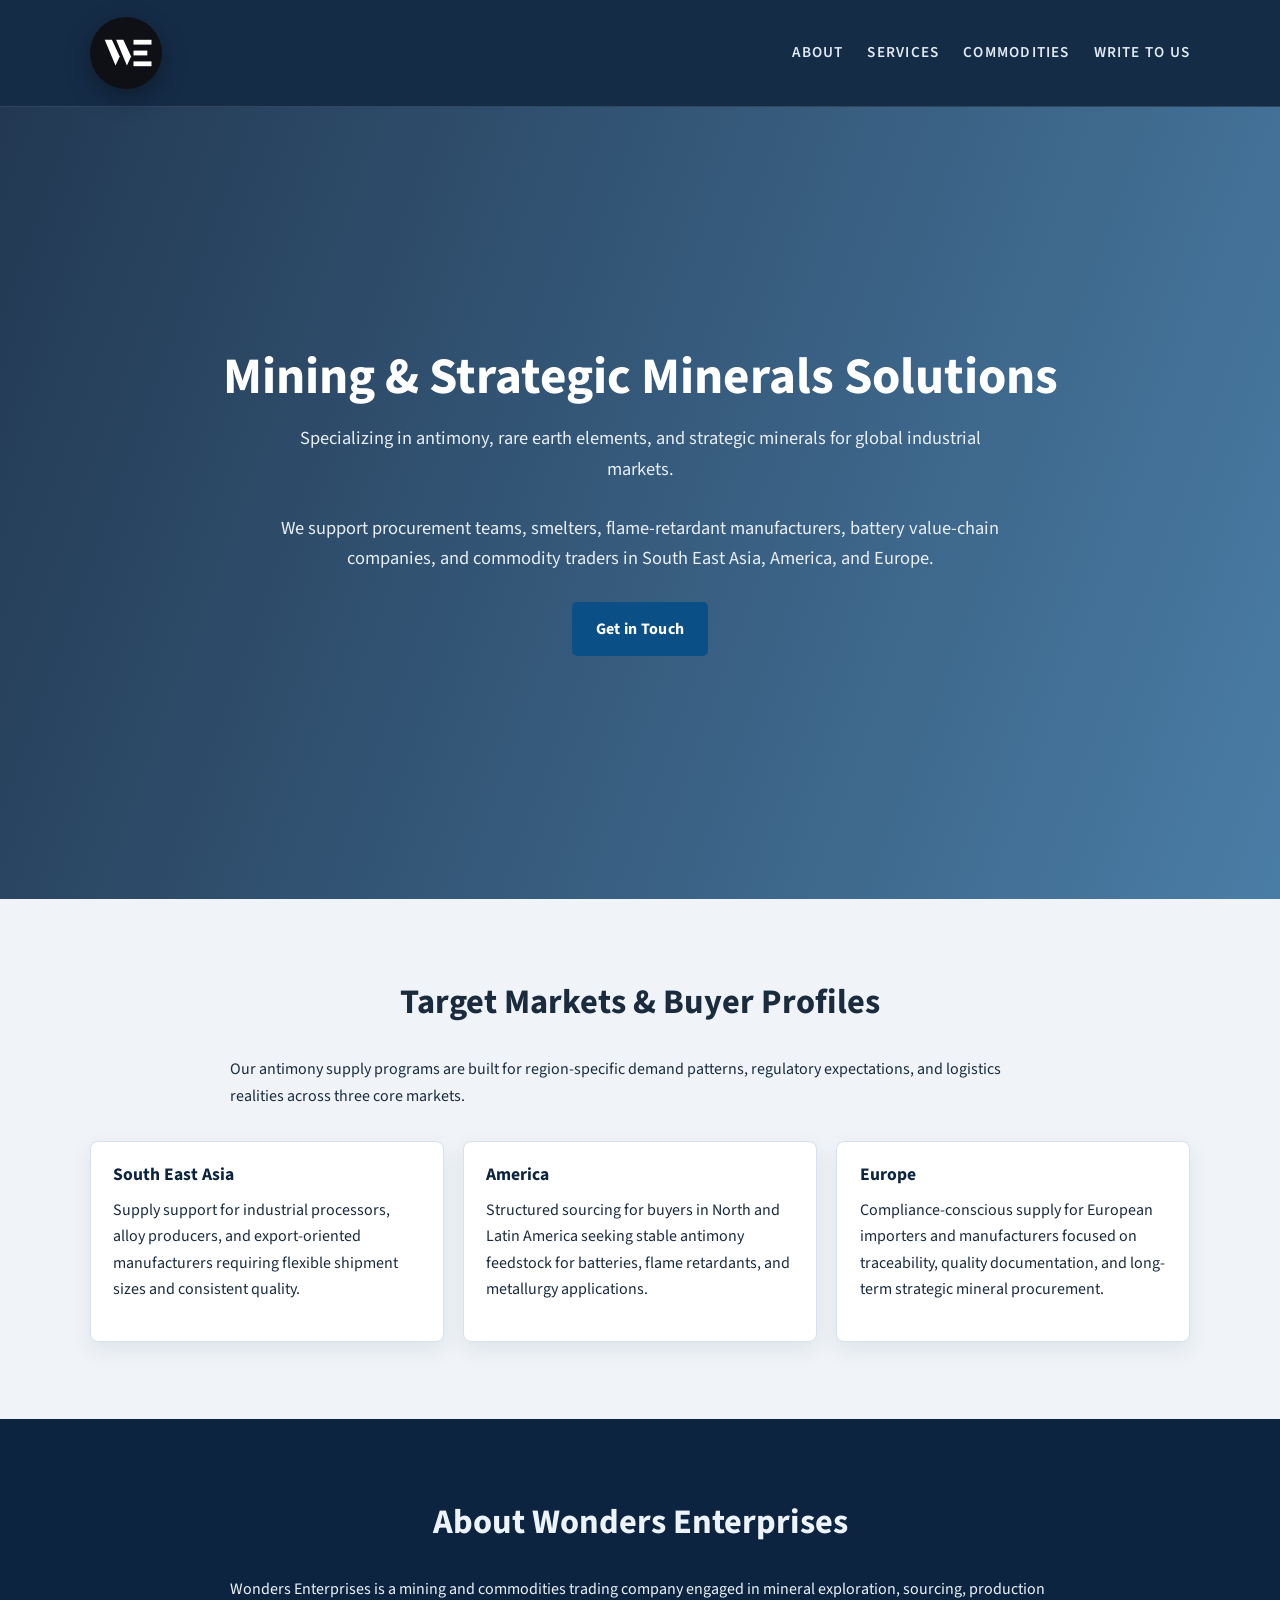
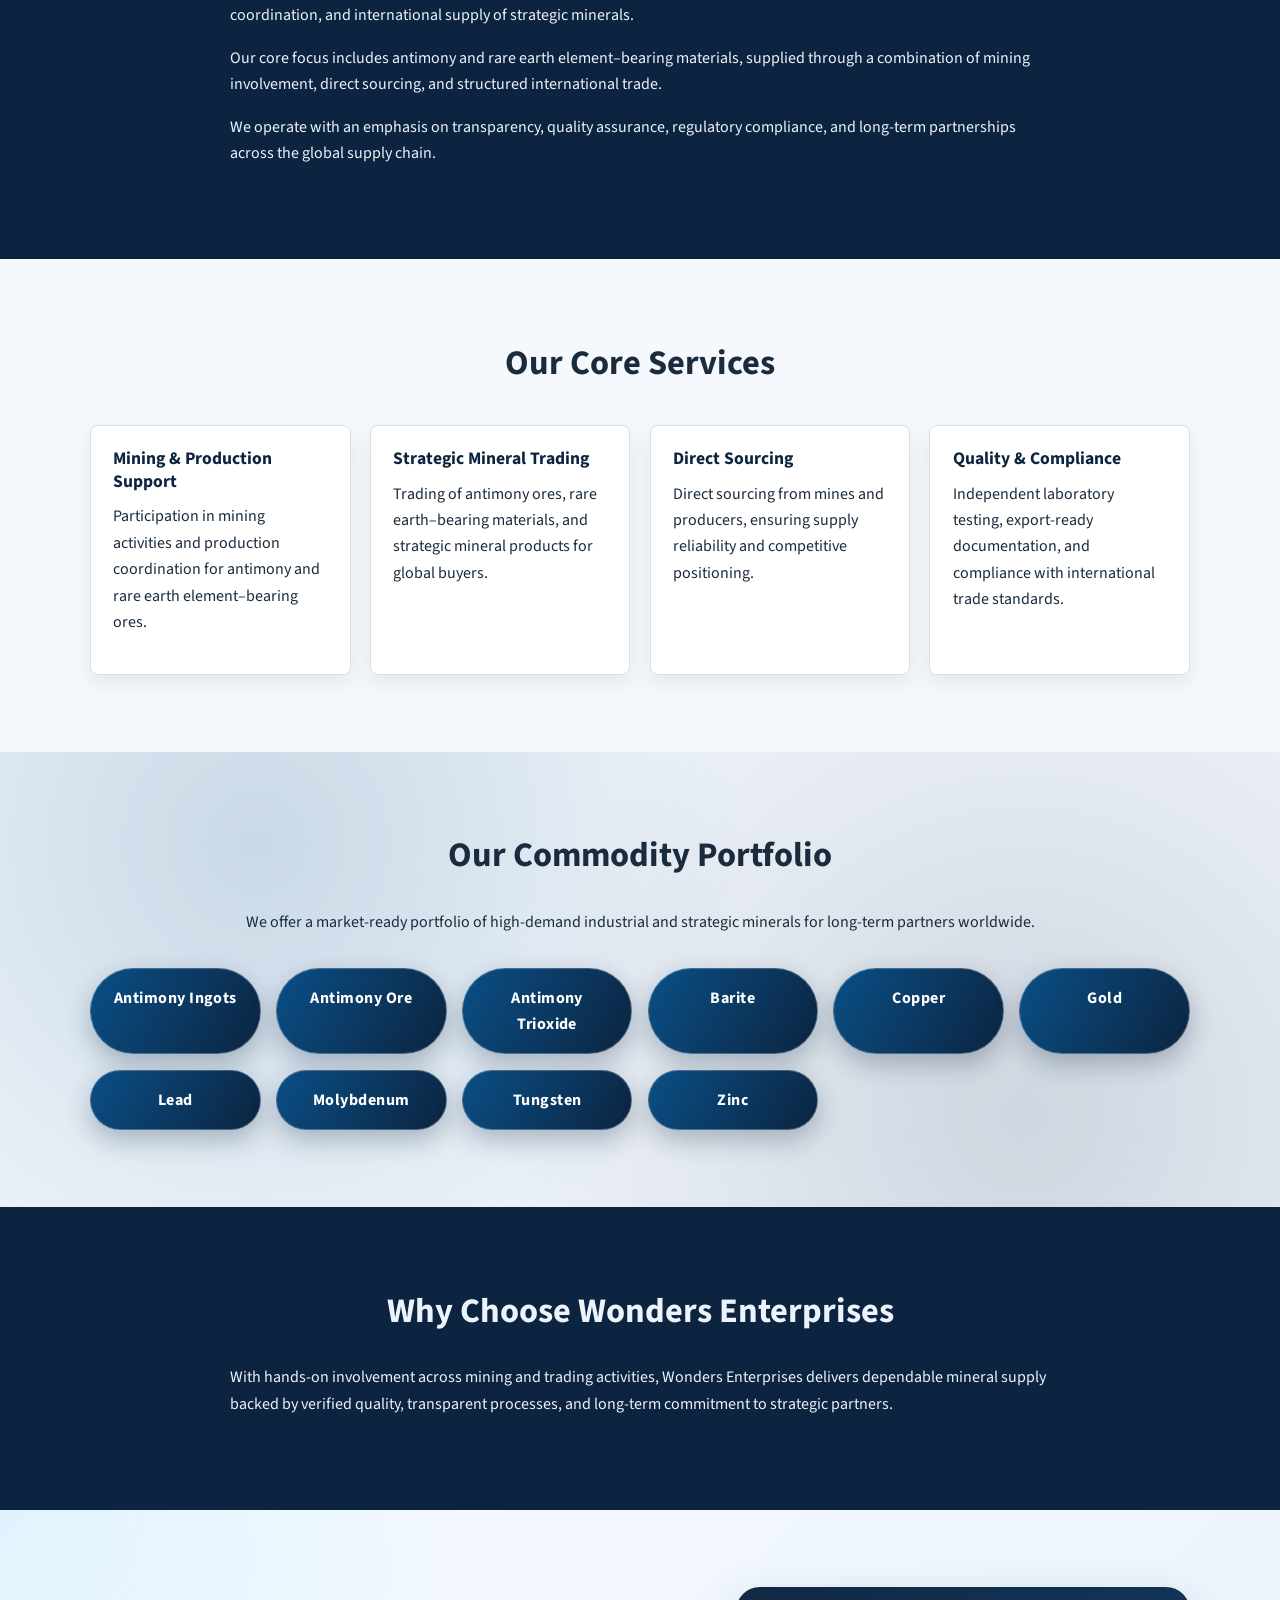
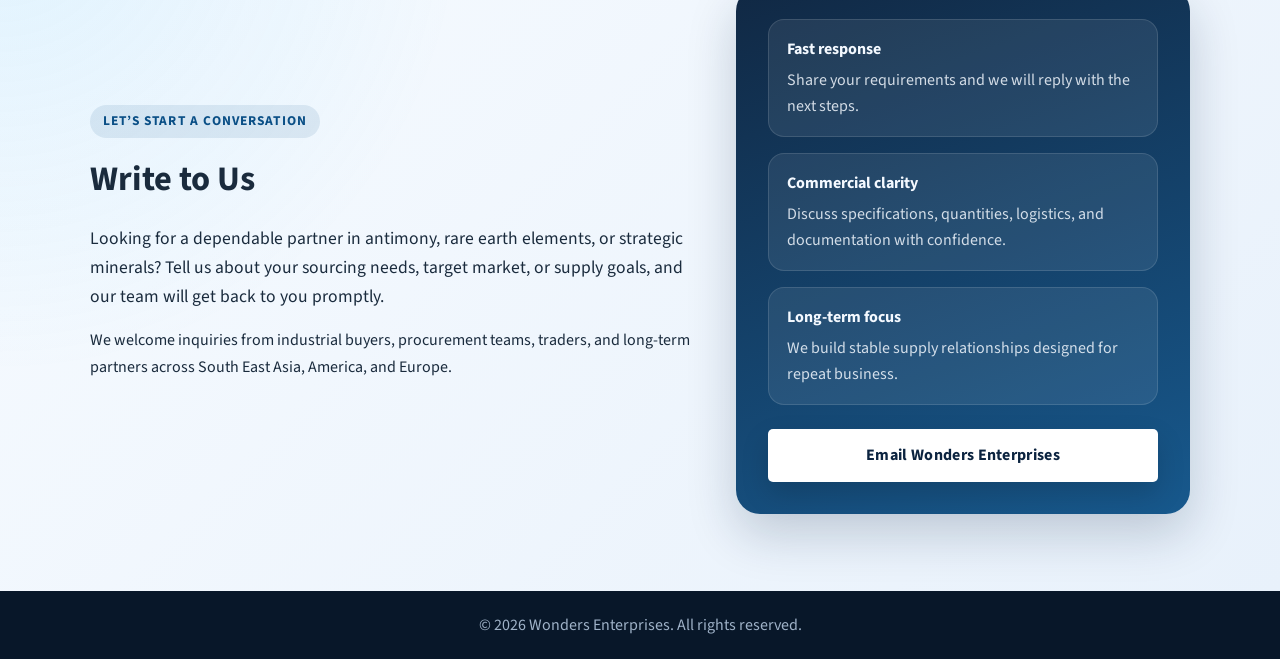
==== commit 41167717: "Improve Write to Us section design" ====
--- a/index.html
+++ b/index.html
@@ -215,18 +215,40 @@
 </section>
 
 <!-- CONTACT -->
-<section id="contact" class="section">
-    <div class="container">
-        <h3>Write to Us</h3>
-        <p>
-            For mining partnerships, rare earth and antimony sourcing inquiries,
-            or long-term supply arrangements, please write to us.
-        </p>
-
-        <a href="mailto:rafeh.aijaz@wondersenterprises.com" class="btn">
-            Write to Us
-        </a>
-
+<section id="contact" class="section contact-section">
+    <div class="container contact-shell">
+        <div class="contact-copy">
+            <span class="contact-kicker">Let’s Start a Conversation</span>
+            <h3>Write to Us</h3>
+            <p class="contact-lead">
+                Looking for a dependable partner in antimony, rare earth elements, or strategic minerals?
+                Tell us about your sourcing needs, target market, or supply goals, and our team will get back to you promptly.
+            </p>
+            <p>
+                We welcome inquiries from industrial buyers, procurement teams, traders, and long-term partners across South East Asia, America, and Europe.
+            </p>
+        </div>
+
+        <div class="contact-panel">
+            <div class="contact-highlights">
+                <div class="contact-highlight">
+                    <strong>Fast response</strong>
+                    <span>Share your requirements and we will reply with the next steps.</span>
+                </div>
+                <div class="contact-highlight">
+                    <strong>Commercial clarity</strong>
+                    <span>Discuss specifications, quantities, logistics, and documentation with confidence.</span>
+                </div>
+                <div class="contact-highlight">
+                    <strong>Long-term focus</strong>
+                    <span>We build stable supply relationships designed for repeat business.</span>
+                </div>
+            </div>
+
+            <a href="mailto:rafeh.aijaz@wondersenterprises.com" class="btn contact-btn">
+                Email Wonders Enterprises
+            </a>
+        </div>
     </div>
 </section>
 
--- a/index.css
+++ b/index.css
@@ -314,3 +314,93 @@
     justify-content: center;
   }
 }
+
+.contact-section {
+  background:
+    radial-gradient(circle at top left, rgba(56, 189, 248, 0.12), transparent 32%),
+    linear-gradient(135deg, #f7fbff 0%, #e8f1fb 100%);
+}
+
+.contact-shell {
+  display: grid;
+  grid-template-columns: minmax(0, 1.15fr) minmax(280px, 0.85fr);
+  gap: 2rem;
+  align-items: center;
+}
+
+.contact-copy {
+  text-align: left;
+}
+
+.contact-copy h3 {
+  text-align: left;
+  margin-bottom: 1rem;
+}
+
+.contact-kicker {
+  display: inline-block;
+  margin-bottom: 0.85rem;
+  padding: 0.35rem 0.8rem;
+  border-radius: 999px;
+  background: rgba(10, 79, 134, 0.1);
+  color: var(--brand-blue);
+  font-size: 0.84rem;
+  font-weight: 700;
+  letter-spacing: 0.08em;
+  text-transform: uppercase;
+}
+
+.contact-lead {
+  font-size: 1.1rem;
+  color: #27425c;
+}
+
+.contact-panel {
+  background: linear-gradient(160deg, rgba(12, 36, 64, 0.98), rgba(10, 79, 134, 0.94));
+  color: #f4f9ff;
+  border-radius: 24px;
+  padding: 2rem;
+  box-shadow: 0 20px 50px rgba(12, 36, 64, 0.2);
+}
+
+.contact-highlights {
+  display: grid;
+  gap: 1rem;
+  margin-bottom: 1.5rem;
+}
+
+.contact-highlight {
+  padding: 1rem 1.1rem;
+  border-radius: 16px;
+  background: rgba(255, 255, 255, 0.08);
+  border: 1px solid rgba(255, 255, 255, 0.12);
+}
+
+.contact-highlight strong {
+  display: block;
+  margin-bottom: 0.3rem;
+  font-size: 1rem;
+}
+
+.contact-highlight span {
+  color: rgba(244, 249, 255, 0.84);
+}
+
+.contact-btn {
+  width: 100%;
+  text-align: center;
+  background: #ffffff;
+  color: var(--brand-navy);
+  box-shadow: 0 12px 28px rgba(0, 0, 0, 0.15);
+}
+
+@media (max-width: 820px) {
+  .contact-shell {
+    grid-template-columns: 1fr;
+  }
+
+  .contact-copy,
+  .contact-copy h3 {
+    text-align: center;
+  }
+}
